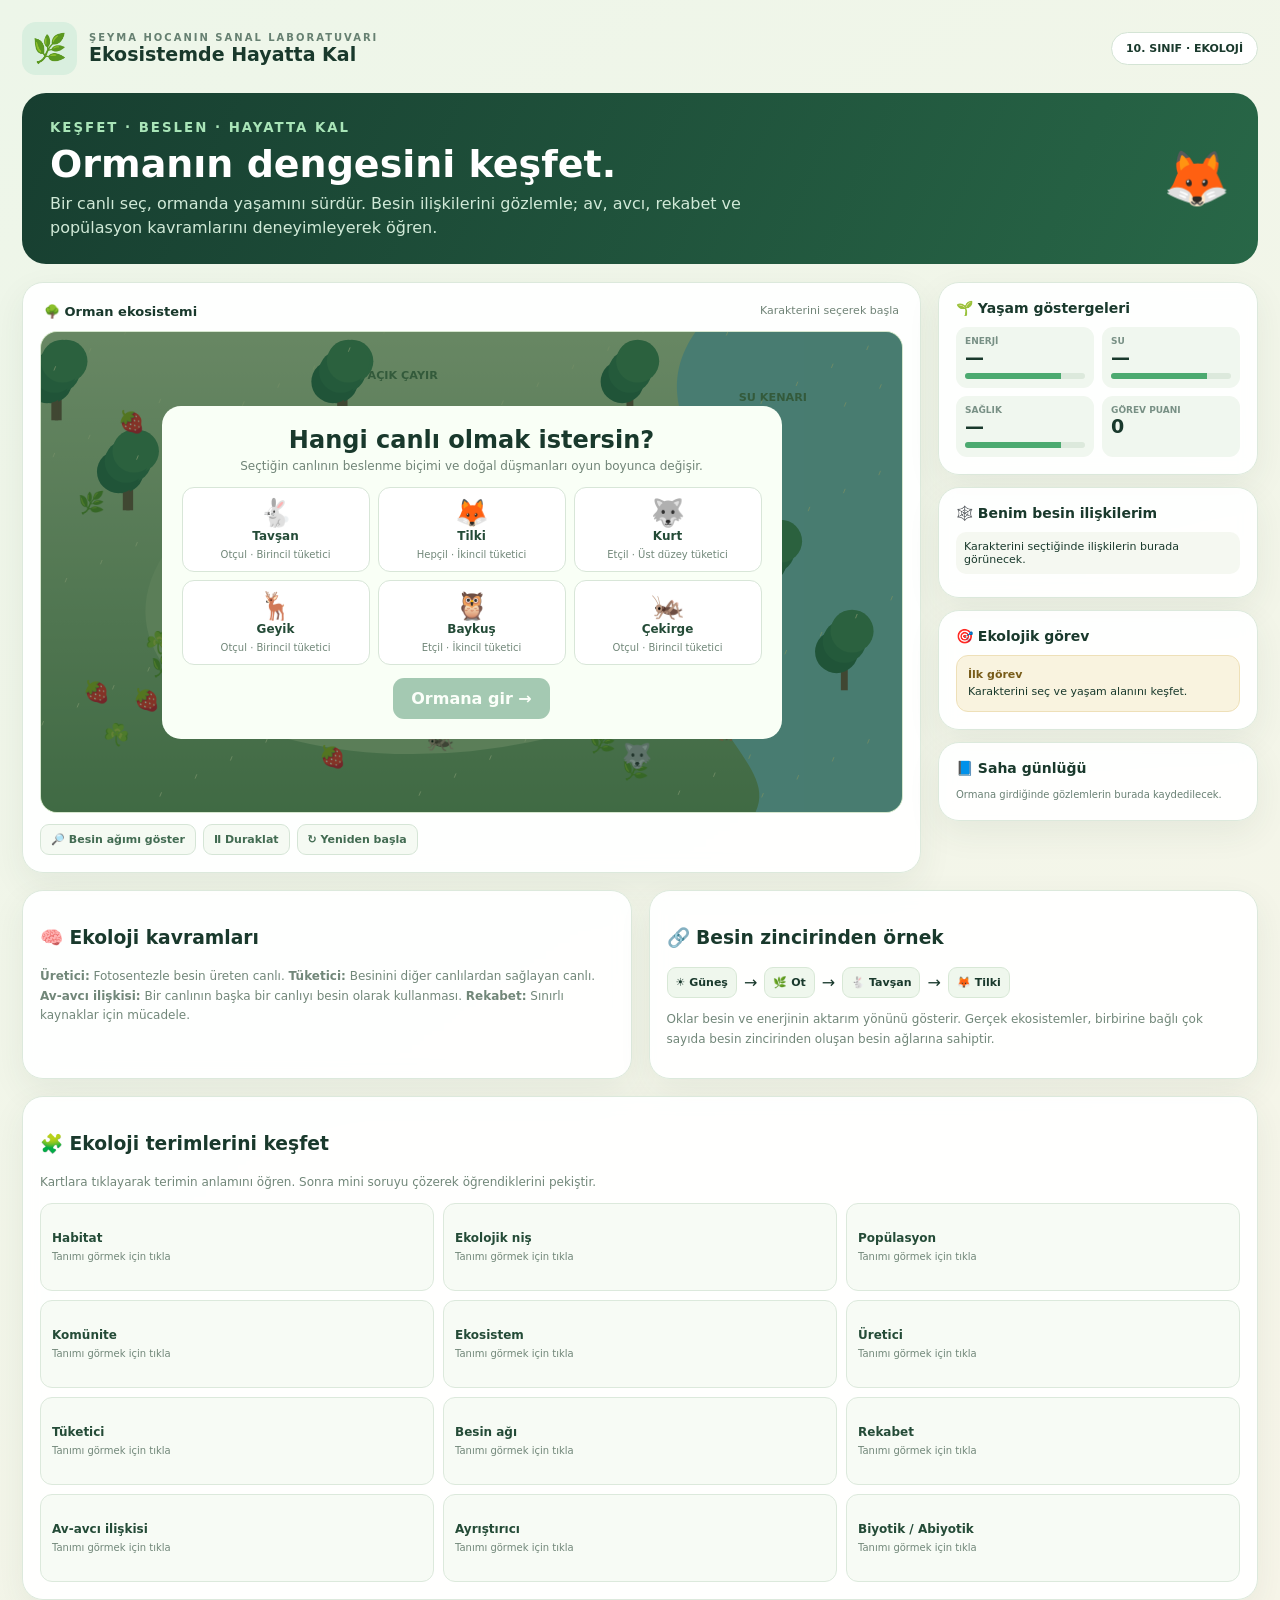
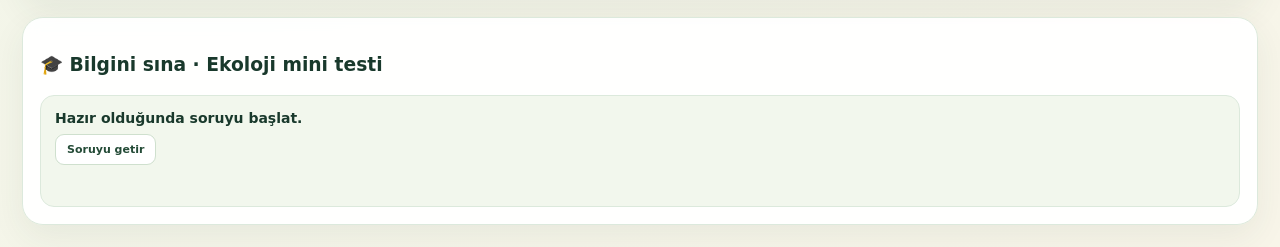
==== ekoloji.html @ cc736444 "Update ekoloji.html" ====
<!doctype html><html lang="tr"><head><meta charset="utf-8"><meta name="viewport" content="width=device-width,initial-scale=1"><title>Ekosistemde Hayatta Kal | Şeyma Hocanın Sanal Laboratuvarı</title>
<style>
:root{--g:#246b48;--ink:#19392c;--muted:#708477}*{box-sizing:border-box}body{margin:0;background:linear-gradient(145deg,#edf6e9,#f8f5e9);font-family:Inter,system-ui,sans-serif;color:var(--ink)}button{font:inherit;cursor:pointer}.wrap{max-width:1400px;margin:auto;padding:22px}.top{display:flex;justify-content:space-between;align-items:center;margin-bottom:18px}.brand{display:flex;gap:12px;align-items:center}.mark{font-size:28px;background:#d9efdf;padding:10px;border-radius:14px}.brand small{display:block;font-size:10px;letter-spacing:2px;color:#668071;font-weight:900}.brand b{font-size:19px}.tag{background:white;border:1px solid #d4e4d5;border-radius:30px;padding:9px 14px;font-size:11px;font-weight:800}.hero{background:linear-gradient(115deg,#173e30,#286747);color:white;border-radius:24px;padding:24px 28px;display:flex;justify-content:space-between;align-items:center}.hero small{color:#a9e5b8;letter-spacing:2px;font-weight:900}.hero h1{font-size:clamp(25px,4vw,38px);margin:6px 0}.hero p{color:#d0e9d7;margin:0;max-width:760px;line-height:1.5}.hero span{font-size:54px}.layout{display:grid;grid-template-columns:minmax(0,1fr) 320px;gap:17px;margin-top:18px}.card{background:#ffffffed;border:1px solid #dce9dc;border-radius:21px;padding:17px;box-shadow:0 12px 34px #244d3212;backdrop-filter:blur(8px)}.stage{position:relative;overflow:hidden;border-radius:17px;background:#9fca86;border:1px solid #d5e6ce;box-shadow:inset 0 0 0 1px #ffffff55}.stage canvas{display:block;width:100%;height:480px;touch-action:none;cursor:crosshair}.head{display:flex;justify-content:space-between;padding:4px 4px 12px;font-size:13px}.head span{color:var(--muted);font-size:11px}.overlay{position:absolute;inset:0;background:#173c2c88;display:grid;place-items:center;padding:14px}.chooser{background:#f9fff6;border-radius:19px;padding:20px;max-width:620px;width:100%;text-align:center}.chooser h2{margin:0 0 5px}.chooser p{color:var(--muted);font-size:12px;margin:0 0 14px}.animals{display:grid;grid-template-columns:repeat(3,1fr);gap:8px}.animal{border:1px solid #d8e6d8;background:white;border-radius:12px;padding:9px;color:#244b37}.animal.sel{border:2px solid #3c9b63;background:#eaf7ec}.animal i{font-style:normal;font-size:27px;display:block}.animal b{display:block;font-size:12px}.animal small{font-size:10px;color:#718779}.primary{border:0;border-radius:11px;background:#28794d;color:white;font-weight:900;padding:11px 18px;margin-top:13px}.primary:disabled{opacity:.4}.hud{position:absolute;top:11px;left:11px;right:11px;display:flex;justify-content:space-between;pointer-events:none}.hud span,.hint{background:#123d2cdd;color:white;padding:7px 10px;border-radius:9px;font-size:11px;font-weight:800}.hint{position:absolute;bottom:11px;left:11px}.pad{position:absolute;right:12px;bottom:12px;display:grid;gap:4px;justify-items:center;z-index:3;touch-action:none}.pad div{display:flex;gap:4px}.pad button{width:44px;height:40px;border:1px solid #ffffff88;border-radius:9px;background:#173e30dd;color:#fff;font-size:16px;font-weight:900;touch-action:none;user-select:none}.hidden{display:none!important}.side{display:grid;gap:12px;align-content:start}.side h3{font-size:14px;margin:0 0 11px}.stats{display:grid;grid-template-columns:1fr 1fr;gap:8px}.stat{background:#f0f7ef;border-radius:11px;padding:9px}.stat small{display:block;color:#789085;font-size:9px;font-weight:900}.stat b{font-size:19px}.bar{height:6px;background:#dce9dc;border-radius:8px;margin-top:5px;overflow:hidden}.bar i{display:block;height:100%;background:#4caa70;width:80%}.rel{display:flex;gap:8px;align-items:center;background:#f5f8f1;border-radius:10px;padding:8px;font-size:11px;margin:6px 0}.rel strong{margin-left:auto;font-size:10px;color:#4c765d;text-align:right}.mission{background:#f9f3df;border:1px solid #eee0b8;padding:11px;border-radius:12px;font-size:11px;line-height:1.5}.mission b{display:block;color:#785c19}.log{max-height:110px;overflow:auto;color:#698074;font-size:10px;line-height:1.6}.actions{display:flex;gap:7px;flex-wrap:wrap;margin-top:11px}.soft{border:1px solid #d5e5d6;background:#f5faf3;color:#426b52;border-radius:9px;padding:8px 10px;font-size:11px;font-weight:800}.bottom{display:grid;grid-template-columns:1fr 1fr;gap:17px;margin-top:17px}.bottom p{font-size:12px;color:#718779;line-height:1.6}.chain{display:flex;gap:7px;align-items:center;flex-wrap:wrap}.node{background:#eff7ed;border:1px solid #d8e8d6;border-radius:9px;padding:8px;font-size:11px;font-weight:800}.toast{position:absolute;top:50%;left:50%;transform:translate(-50%,-50%);background:#153d2c;color:white;padding:12px 16px;border-radius:11px;font-size:12px;font-weight:800;opacity:0;transition:.2s;pointer-events:none}.toast.show{opacity:1}.learn-grid{display:grid;grid-template-columns:repeat(3,1fr);gap:9px}.term{border:1px solid #dce9dc;background:#f7fbf5;border-radius:12px;padding:11px;text-align:left;color:#244b37;min-height:88px}.term b{display:block;font-size:12px;margin-bottom:5px}.term span{display:block;color:#718779;font-size:10px;line-height:1.45}.quiz{background:#f2f7ed;border:1px solid #dce9dc;border-radius:14px;padding:14px}.quiz h4{margin:0 0 8px;font-size:14px}.answers{display:flex;gap:7px;flex-wrap:wrap}.answers button{border:1px solid #cfe0ce;background:white;border-radius:9px;padding:8px 11px;color:#244b37;font-size:11px;font-weight:800}.feedback{font-size:12px;font-weight:800;margin-top:9px;min-height:18px}.food-modal{position:fixed;inset:0;background:#102d24bb;z-index:50;display:grid;place-items:center;padding:18px}.food-panel{background:#fbfff8;border-radius:20px;max-width:900px;width:100%;max-height:90vh;overflow:auto;padding:22px;box-shadow:0 24px 80px #0005}.food-head{display:flex;justify-content:space-between;align-items:center;gap:12px}.food-head h2{margin:0;font-size:20px}.close-food{border:0;border-radius:10px;padding:9px 13px;background:#173e30;color:white;font-weight:800}.food-sub{color:#6b8172;font-size:12px;line-height:1.5}.web-grid{display:grid;grid-template-columns:repeat(4,minmax(0,1fr));gap:10px;margin:16px 0}.web-node{border:1px solid #d6e6d5;border-radius:13px;background:#f1f8ed;padding:12px 8px;text-align:center;font-size:12px;font-weight:800;min-height:76px;display:flex;flex-direction:column;justify-content:center;gap:4px}.web-node em{font-style:normal;font-size:25px}.web-node small{font-size:10px;color:#708477;font-weight:600}.web-node.selected{outline:3px solid #e6b83e;background:#fff6d9}.web-links{background:#f5f8f1;border-radius:14px;padding:14px;margin-top:12px}.web-links h3{font-size:14px;margin:0 0 9px}.web-link{font-size:12px;padding:7px 0;border-bottom:1px solid #e2eadf}.web-link:last-child{border:0}.web-note{font-size:11px;color:#718779;margin-top:12px}@media(max-width:600px){.web-grid{grid-template-columns:repeat(2,minmax(0,1fr))}.food-panel{padding:15px}}
@media(max-width:900px){.layout{grid-template-columns:1fr}.side{grid-template-columns:repeat(2,1fr)}}@media(max-width:600px){.wrap{padding:12px}.tag,.hero>span{display:none}.hero{padding:18px}.stage canvas{height:390px}.animals{grid-template-columns:repeat(2,1fr)}.side,.bottom{grid-template-columns:1fr}.learn-grid{grid-template-columns:repeat(2,1fr)}}
</style></head><body><div class="wrap">
<header class="top"><div class="brand"><div class="mark">🌿</div><div><small>ŞEYMA HOCANIN SANAL LABORATUVARI</small><b>Ekosistemde Hayatta Kal</b></div></div><span class="tag">10. SINIF · EKOLOJİ</span></header>
<section class="hero"><div><small>KEŞFET · BESLEN · HAYATTA KAL</small><h1>Ormanın dengesini keşfet.</h1><p>Bir canlı seç, ormanda yaşamını sürdür. Besin ilişkilerini gözlemle; av, avcı, rekabet ve popülasyon kavramlarını deneyimleyerek öğren.</p></div><span>🦊</span></section>
<div class="layout"><main class="card"><div class="head"><b>🌳 Orman ekosistemi</b><span id="status">Karakterini seçerek başla</span></div><div class="stage"><canvas id="world"></canvas>
<div class="overlay" id="chooser"><div class="chooser"><h2>Hangi canlı olmak istersin?</h2><p>Seçtiğin canlının beslenme biçimi ve doğal düşmanları oyun boyunca değişir.</p><div class="animals" id="animals"></div><button class="primary" id="start" disabled>Ormana gir →</button></div></div>
<div class="hud hidden" id="hud"><span id="who">🐇 Tavşan</span><span id="day">1. GÜN</span><span id="score">0 XP</span></div><div class="hint hidden" id="hint">Tıkla: hedefe git · WASD / oklar · E: beslen · O: gözlemle</div><div class="pad hidden" id="pad"><button data-dir="up">▲</button><div><button data-dir="left">◀</button><button data-dir="down">▼</button><button data-dir="right">▶</button></div></div><div class="toast" id="toast"></div></div>
<div class="actions"><button class="soft" id="food">🔎 Besin ağımı göster</button><button class="soft" id="pause">Ⅱ Duraklat</button><button class="soft" id="restart">↻ Yeniden başla</button></div></main>
<aside class="side"><section class="card"><h3>🌱 Yaşam göstergeleri</h3><div class="stats"><div class="stat"><small>ENERJİ</small><b id="energy">—</b><div class="bar"><i id="ebar"></i></div></div><div class="stat"><small>SU</small><b id="water">—</b><div class="bar"><i id="wbar"></i></div></div><div class="stat"><small>SAĞLIK</small><b id="health">—</b><div class="bar"><i id="hbar"></i></div></div><div class="stat"><small>GÖREV PUANI</small><b id="xp">0</b></div></div></section>
<section class="card"><h3>🕸️ Benim besin ilişkilerim</h3><div id="relations" class="rel">Karakterini seçtiğinde ilişkilerin burada görünecek.</div></section><section class="card"><h3>🎯 Ekolojik görev</h3><div class="mission" id="mission"><b>İlk görev</b>Karakterini seç ve yaşam alanını keşfet.</div></section><section class="card"><h3>📘 Saha günlüğü</h3><div class="log" id="log">Ormana girdiğinde gözlemlerin burada kaydedilecek.</div></section></aside></div>
<div class="bottom"><section class="card"><h3>🧠 Ekoloji kavramları</h3><p><b>Üretici:</b> Fotosentezle besin üreten canlı. <b>Tüketici:</b> Besinini diğer canlılardan sağlayan canlı. <b>Av-avcı ilişkisi:</b> Bir canlının başka bir canlıyı besin olarak kullanması. <b>Rekabet:</b> Sınırlı kaynaklar için mücadele.</p></section><section class="card"><h3>🔗 Besin zincirinden örnek</h3><div class="chain"><span class="node">☀️ Güneş</span>→<span class="node">🌿 Ot</span>→<span class="node">🐇 Tavşan</span>→<span class="node">🦊 Tilki</span></div><p>Oklar besin ve enerjinin aktarım yönünü gösterir. Gerçek ekosistemler, birbirine bağlı çok sayıda besin zincirinden oluşan besin ağlarına sahiptir.</p></section></div>
<section class="card" style="margin-top:17px"><h3>🧩 Ekoloji terimlerini keşfet</h3><p style="font-size:12px;color:#718779;line-height:1.5">Kartlara tıklayarak terimin anlamını öğren. Sonra mini soruyu çözerek öğrendiklerini pekiştir.</p><div class="learn-grid" id="termGrid"></div></section><section class="card" style="margin-top:17px"><h3>🎓 Bilgini sına · Ekoloji mini testi</h3><div class="quiz"><h4 id="quizQuestion">Hazır olduğunda soruyu başlat.</h4><div class="answers" id="quizAnswers"><button id="startQuiz">Soruyu getir</button></div><div class="feedback" id="quizFeedback"></div></div></section>
</div>
<div class="food-modal hidden" id="foodModal" role="dialog" aria-modal="true" aria-labelledby="foodTitle"><div class="food-panel"><div class="food-head"><h2 id="foodTitle">🕸️ Orman besin ağı</h2><button class="close-food" id="closeFood">Kapat ✕</button></div><p class="food-sub" id="foodIntro">Oklar, besinden onu tüketen canlıya doğru enerji aktarımını gösterir. Birden fazla besin zinciri birleşerek besin ağını oluşturur.</p><div class="web-grid" id="webGrid"></div><div class="web-links"><h3>Seçtiğin canlının bağlantıları</h3><div id="webDetails"></div></div><p class="web-note">Not: Bu, oyundaki orman canlıları için hazırlanmış öğretici ve sadeleştirilmiş bir besin ağı modelidir. Gerçek ekosistemlerde ilişkiler mevsime, bölgeye ve canlıların yaşam evresine göre değişebilir.</p></div></div>
<script>
(()=>{"use strict";
const A=[
{id:"rabbit",n:"Tavşan",e:"🐇",diet:"Otçul",food:"Ot, yonca, filiz",pred:"Tilki, kurt, uygun koşullarda baykuş",eats:["Ot","Yonca","Filiz"],speed:2.8,role:"Birincil tüketici"},
{id:"fox",n:"Tilki",e:"🦊",diet:"Hepçil",food:"Tavşan, fare, böcek, meyve",pred:"Kurt",eats:["Tavşan","Fare","Böcek","Meyve"],speed:3,role:"İkincil tüketici"},
{id:"wolf",n:"Kurt",e:"🐺",diet:"Etçil",food:"Tavşan, geyik",pred:"Bu ekosistemde belirgin doğal avcısı yok",eats:["Tavşan","Geyik"],speed:3.1,role:"Üst düzey tüketici"},
{id:"deer",n:"Geyik",e:"🦌",diet:"Otçul",food:"Ot, yaprak, filiz",pred:"Kurt",eats:["Ot","Yaprak","Filiz"],speed:2.7,role:"Birincil tüketici"},
{id:"owl",n:"Baykuş",e:"🦉",diet:"Etçil",food:"Fare, böcek ve küçük kemirgenler",pred:"Daha büyük yırtıcılar (koşula bağlı)",eats:["Fare","Böcek"],speed:3,role:"İkincil tüketici"},
{id:"grass",n:"Çekirge",e:"🦗",diet:"Otçul",food:"Yaprak ve ot",pred:"Baykuş ve bazı fırsatçı avcılar",eats:["Yaprak","Ot"],speed:2.4,role:"Birincil tüketici"}];
const $=id=>document.getElementById(id),c=$("world"),g=c.getContext("2d");let chosen=null,p=null,live=false,paused=false,score=0,day=1,t=0,last=0,plants=[],others=[],keys={},toastTimer,target=null;
function resize(){let r=c.getBoundingClientRect(),d=Math.min(devicePixelRatio||1,2);c.width=r.width*d;c.height=r.height*d;g.setTransform(c.width/1000,0,0,c.height/560,0,0)}new ResizeObserver(resize).observe(c);resize();
const rand=(a,b)=>a+Math.random()*(b-a);
const TERMS=[['Habitat','Bir canlının doğal olarak yaşadığı, beslenme ve barınma gibi ihtiyaçlarını karşıladığı ortam.'],['Ekolojik niş','Bir türün ekosistemdeki görevi, kaynakları kullanma biçimi ve diğer canlılarla ilişkileri.'],['Popülasyon','Belirli bir yerde ve zamanda yaşayan aynı türe ait bireylerin oluşturduğu topluluk.'],['Komünite','Belirli bir alanda yaşayan farklı türlere ait popülasyonların bütünü.'],['Ekosistem','Canlı topluluğu ile cansız çevrenin karşılıklı etkileşim içinde oluşturduğu sistem.'],['Üretici','Fotosentez gibi süreçlerle inorganik maddelerden organik besin üreten canlı.'],['Tüketici','Besinini diğer canlıları tüketerek sağlayan canlı.'],['Besin ağı','Ekosistemde birbirine bağlanan besin zincirlerinin oluşturduğu ilişkiler ağı.'],['Rekabet','Canlıların sınırlı kaynaklar için mücadele etmesi.'],['Av-avcı ilişkisi','Bir canlının (avcı), başka bir canlıyı (av) yakalayıp besin olarak kullanması.'],['Ayrıştırıcı','Ölü organizmaları ve atıkları parçalayarak maddelerin ekosisteme geri dönmesine katkı sağlayan canlı.'],['Biyotik / Abiyotik','Biyotik canlı bileşenler; abiyotik ise ışık, su, sıcaklık ve toprak gibi cansız çevre etmenleridir.']];
const QUIZ=[{q:'Aynı ormanda yaşayan tüm geyiklerin oluşturduğu grup nedir?',a:['Popülasyon','Komünite','Ekosistem'],c:0,e:'Aynı türün aynı yerde ve zamanda yaşayan bireyleri popülasyondur.'},{q:'Bir canlının yaşadığı doğal çevre hangi terimle ifade edilir?',a:['Ekolojik niş','Habitat','Besin ağı'],c:1,e:'Habitat, canlının yaşadığı doğal ortamdır.'},{q:'Otların fotosentezle besin üretmesi onları hangi gruba sokar?',a:['Üretici','Tüketici','Ayrıştırıcı'],c:0,e:'Bitkiler fotosentezle organik besin ürettikleri için üreticidir.'},{q:'Birden fazla besin zincirinin birbirine bağlanmasıyla ne oluşur?',a:['Besin ağı','Popülasyon','Habitat'],c:0,e:'Besin ağı, ekosistemdeki beslenme bağlantılarının bütünüdür.'},{q:'Aynı kaynak için iki tilkinin mücadele etmesi hangi kavramdır?',a:['Mutualizm','Rekabet','Ayrıştırma'],c:1,e:'Sınırlı bir kaynak için mücadele rekabettir.'},{q:'Işık, su ve sıcaklık ekosistemin hangi bileşenleridir?',a:['Biyotik','Abiyotik','Tüketici'],c:1,e:'Işık, su ve sıcaklık cansız çevre etmenleri yani abiyotik faktörlerdir.'}];
function forest(){g.fillStyle="#9fc887";g.fillRect(0,0,1000,560);let grad=g.createLinearGradient(0,0,0,560);grad.addColorStop(0,"#c5dda4");grad.addColorStop(1,"#709f61");g.fillStyle=grad;g.fillRect(0,0,1000,560);g.fillStyle="#a9ca8c";g.beginPath();g.ellipse(480,300,360,190,-.1,0,7);g.fill();g.fillStyle="#82c6c0";g.beginPath();g.moveTo(760,0);g.bezierCurveTo(670,130,900,220,790,350);g.bezierCurveTo(730,450,860,500,830,560);g.lineTo(1000,560);g.lineTo(1000,0);g.fill();for(let i=0;i<18;i++){let x=(i*83+20)%1000,y=70+(i%4)*105;g.fillStyle="#70543b";g.fillRect(x-4,y,8,33);for(let j=0;j<3;j++){g.fillStyle=["#2b7048","#347d4e","#438b55"][j];g.beginPath();g.arc(x+(j-1)*9,y-12-j*12,25,0,7);g.fill()}}g.font="bold 13px system-ui";g.fillStyle="#547d4d";g.fillText("AÇIK ÇAYIR",420,55);g.fillText("SU KENARI",850,80);for(let i=0;i<110;i++){let x=i*137%1000,y=i*83%560;g.strokeStyle="#d9e8a8";g.beginPath();g.moveTo(x,y);g.lineTo(x+2,y-5);g.stroke()}}
function draw(){forest();plants.forEach(o=>{g.font="25px serif";g.textAlign="center";g.fillText(o.kind==="berry"?"🍓":o.kind==="leaf"?"🌿":"☘️",o.x,o.y)});others.forEach(o=>{g.font="28px serif";g.textAlign="center";g.fillText(o.a.e,o.x,o.y)});if(target&&p){g.strokeStyle="#fff";g.lineWidth=2;g.setLineDash([5,5]);g.beginPath();g.arc(target.x,target.y,13,0,Math.PI*2);g.stroke();g.setLineDash([])}if(p){g.save();g.shadowColor="#173c2c88";g.shadowBlur=14;g.fillStyle="#fff";g.beginPath();g.arc(p.x,p.y,31+Math.sin(Date.now()/150)*2,0,Math.PI*2);g.fill();g.strokeStyle="#f4c542";g.lineWidth=5;g.stroke();g.shadowBlur=0;g.font="46px serif";g.textAlign="center";g.textBaseline="middle";g.fillText(p.a.e,p.x,p.y);g.fillStyle="#173e30";g.font="bold 13px system-ui";g.fillText("SEN",p.x,p.y+43);g.restore()}}
function seed(){plants=[];others=[];for(let i=0;i<30;i++)plants.push({x:rand(55,700),y:rand(100,520),kind:["grass","leaf","berry"][i%3]});["rabbit","rabbit","deer","fox","wolf","owl","grass","grass"].forEach(id=>{let a=A.find(x=>x.id===id);others.push({a,x:rand(80,900),y:rand(110,510),vx:rand(-1,1),vy:rand(-1,1),cool:rand(1,3)})})}
function toast(s){$("toast").textContent=s;$("toast").classList.add("show");clearTimeout(toastTimer);toastTimer=setTimeout(()=>$("toast").classList.remove("show"),1600)}
function log(s){$("log").innerHTML="• "+s+"<br>"+$("log").innerHTML}
function relations(){let a=p.a;$("relations").innerHTML=`<div>🍃 Besin kaynağı <strong>${a.food}</strong></div><div>⚠️ Doğal düşmanları <strong>${a.pred}</strong></div><div>🧭 Beslenme tipi <strong>${a.diet}</strong></div><div>🔬 Ekolojik rol <strong>${a.role}</strong></div>`}
function update(){if(!p)return;[["energy",p.energy],["water",p.water],["health",p.health]].forEach(([id,v])=>{$(id).textContent=Math.round(v)+"%";$(" "+id+"bar");$(id[0]+"bar").style.width=v+"%";$(id[0]+"bar").style.background=v<25?"#c75d4d":"#4caa70"});$("xp").textContent=score;$("score").textContent=score+" XP";$("day").textContent=day+". GÜN"}
function start(){p={a:chosen,x:500,y:285,energy:88,water:90,health:100,feeds:0,observed:[]};target=null;keys={};seed();live=true;paused=false;score=0;day=1;$("chooser").classList.add("hidden");$("hud").classList.remove("hidden");$("hint").classList.remove("hidden");$("pad").classList.remove("hidden");$("who").textContent=chosen.e+" "+chosen.n;relations();$("mission").innerHTML="<b>Görev 1 · Beslenme</b>Yakındaki uygun besin kaynağına yaklaş ve E tuşuna bas.";log(`${chosen.n} olarak ormana girdin. Sen bir ${chosen.role.toLowerCase()} canlısın.`);$("status").textContent=chosen.diet+" · "+chosen.role;update();toast("Ormana hoş geldin!")}
function nearest(){let pool=p.a.diet==="Otçul"?plants:plants.concat(others.filter(o=>o.a.n!=="")) ,best=null,d=1e9;pool.forEach(o=>{let n=Math.hypot(o.x-p.x,o.y-p.y);if(n<d){d=n;best=o}});return {best,d}}
function observe(){if(!live||paused||!p)return;let near=null,dist=1e9;others.forEach(o=>{let d=Math.hypot(o.x-p.x,o.y-p.y);if(d<dist){dist=d;near=o}});if(!near||dist>95){toast("Gözlem için bir canlıya yaklaş.");return}let key=near.a.id;if(!p.observed)p.observed=[];if(p.observed.includes(key)){toast(near.a.n+" canlısını zaten gözlemledin.");return}p.observed.push(key);score+=10;let concept=near.a.id===p.a.id?"Popülasyon":near.a.diet===p.a.diet?"Ekolojik niş ve kaynak kullanımı":"Komünite";log(near.a.n+" gözlemlendi. Bu gözlem "+concept+" kavramıyla ilişkilendirildi. +10 XP");toast(near.a.n+" gözlemlendi · "+concept+" · +10 XP");update()}
function eat(){if(!live||paused)return;let n=nearest();if(!n.best||n.d>58){toast("Besine yaklaşmak için hareket et.");return}let o=n.best;if(o.a){if(!p.a.eats.includes(o.a.n)){toast("Bu canlı senin besin listen içinde değil.");return}others.splice(others.indexOf(o),1);p.energy=Math.min(100,p.energy+24);score+=15;log(`${o.a.n}, ${p.a.n} tarafından tüketildi. Av-avcı ilişkisi gözlemlendi.`)}else{plants.splice(plants.indexOf(o),1);p.energy=Math.min(100,p.energy+19);score+=10;log(`${p.a.n}, bitkisel besinle beslendi.`)}p.feeds++;if(p.feeds===1)$("mission").innerHTML="<b>Görev tamamlandı ✓</b>Besin buldun. Enerji, canlılığın sürdürülmesi için gereklidir. Sonraki görev: çevrendeki canlıları gözlemle.";update();toast("Beslendin!")}
function step(dt){if(!live||paused)return;let dx=(keys.ArrowRight||keys.d||keys.right?1:0)-(keys.ArrowLeft||keys.a||keys.left?1:0),dy=(keys.ArrowDown||keys.s||keys.down?1:0)-(keys.ArrowUp||keys.w||keys.up?1:0);if(dx||dy){target=null;let l=Math.hypot(dx,dy);p.x=Math.max(30,Math.min(970,p.x+dx/l*p.a.speed*dt*60*1.8));p.y=Math.max(70,Math.min(530,p.y+dy/l*p.a.speed*dt*60*1.8))}else if(target){let vx=target.x-p.x,vy=target.y-p.y,d=Math.hypot(vx,vy);if(d<7)target=null;else{p.x+=vx/d*Math.min(d,p.a.speed*dt*60*1.8);p.y+=vy/d*Math.min(d,p.a.speed*dt*60*1.8)}}p.energy=Math.max(0,p.energy-.012*dt*60);p.water=Math.max(0,p.water-.007*dt*60);if(p.energy<10||p.water<10)p.health=Math.max(0,p.health-.025*dt*60);others.forEach(o=>{o.cool-=dt;if(o.cool<=0){o.vx=rand(-1,1);o.vy=rand(-1,1);o.cool=rand(1,3)}o.x=Math.max(25,Math.min(975,o.x+o.vx*dt*25));o.y=Math.max(65,Math.min(535,o.y+o.vy*dt*25))});t+=dt;if(t>45){t=0;day++;p.water=Math.max(0,p.water-1)}let predatorNames=p.a.pred.split(/,| ve | veya /i).map(n=>n.trim().toLocaleLowerCase("tr-TR"));let threat=others.find(o=>predatorNames.some(n=>n.includes(o.a.n.toLocaleLowerCase("tr-TR")))&&Math.hypot(o.x-p.x,o.y-p.y)<27);if(threat)p.health=Math.max(0,p.health-.12);if(p.health<=0){paused=true;$("mission").innerHTML="<b>Yaşam döngüsü sona erdi.</b> Kaynaklara erişim ve avcı baskısı hayatta kalmayı etkiler. Yeniden başlatıp başka canlı seçebilirsin.";toast("Oyun sona erdi.")}update()}
function loop(now){let dt=Math.min(.04,(now-last)/1000||0);last=now;step(dt);draw();requestAnimationFrame(loop)}
$("termGrid").innerHTML=TERMS.map((v,i)=>`<button class="term" data-term="${i}"><b>${v[0]}</b><span>Tanımı görmek için tıkla</span></button>`).join("");$("termGrid").querySelectorAll("button").forEach(b=>b.onclick=()=>{let v=TERMS[Number(b.dataset.term)];b.querySelector("span").textContent=v[1];b.style.background="#e9f5e8";log("Yeni kavram öğrenildi: "+v[0])});function loadQuiz(){let q=QUIZ[Math.floor(Math.random()*QUIZ.length)];$("quizQuestion").textContent=q.q;$("quizFeedback").textContent="Bir cevap seç.";$("quizAnswers").innerHTML=q.a.map((v,i)=>`<button data-answer="${i}">${v}</button>`).join("");$("quizAnswers").querySelectorAll("button").forEach(b=>b.onclick=()=>{if(b.disabled)return;let ok=Number(b.dataset.answer)===q.c;$("quizAnswers").querySelectorAll("button").forEach(x=>x.disabled=true);$("quizFeedback").textContent=(ok?"✓ Doğru! ":"✗ Doğru cevap: "+q.a[q.c]+". ")+q.e;if(ok){score+=20;update();log("Mini testte doğru cevap: "+q.a[q.c]+". +20 XP");toast("+20 XP · Bilgi görevi tamamlandı")}})}$("startQuiz").onclick=loadQuiz;
$("animals").innerHTML=A.map(a=>`<button class="animal" data-id="${a.id}"><i>${a.e}</i><b>${a.n}</b><small>${a.diet} · ${a.role}</small></button>`).join("");$("animals").querySelectorAll("button").forEach(b=>b.onclick=()=>{chosen=A.find(a=>a.id===b.dataset.id);$("animals").querySelectorAll("button").forEach(x=>x.classList.toggle("sel",x===b));$("start").disabled=false});$("start").onclick=start;function showFoodWeb(){if(!p){toast("Önce bir canlı seçip ormana gir.");return}const nodes=[{id:"sun",e:"☀️",n:"Güneş",r:"Enerji kaynağı"},{id:"plant",e:"🌿",n:"Ot / yaprak",r:"Üretici"},{id:"grass",e:"🦗",n:"Çekirge",r:"Birincil tüketici"},{id:"rabbit",e:"🐇",n:"Tavşan",r:"Birincil tüketici"},{id:"deer",e:"🦌",n:"Geyik",r:"Birincil tüketici"},{id:"owl",e:"🦉",n:"Baykuş",r:"Etçil tüketici"},{id:"fox",e:"🦊",n:"Tilki",r:"Hepçil tüketici"},{id:"wolf",e:"🐺",n:"Kurt",r:"Üst düzey tüketici"}];$("webGrid").innerHTML=nodes.map(n=>`<div class="web-node ${p.a.id===n.id?"selected":""}"><em>${n.e}</em>${n.n}<small>${n.r}</small></div>`).join("");const links=["☀️ Güneş → 🌿 Üreticiler (ışık enerjisi)","🌿 Ot / yaprak → 🦗 Çekirge","🌿 Ot / yaprak → 🐇 Tavşan","🌿 Ot / yaprak → 🦌 Geyik","🦗 Çekirge → 🦉 Baykuş","🐇 Tavşan → 🦊 Tilki","🐇 Tavşan → 🐺 Kurt","🦌 Geyik → 🐺 Kurt"];$("webDetails").innerHTML=links.map(x=>`<div class="web-link">${x}</div>`).join("")+`<div class="web-link"><b>Sen: ${p.a.e} ${p.a.n}</b> · Beslenme tipi: ${p.a.diet} · Ekolojik rol: ${p.a.role}</div>`;$("foodModal").classList.remove("hidden");log("Orman besin ağı açıldı ve incelendi.")}$("food").onclick=showFoodWeb;$("closeFood").onclick=()=>$("foodModal").classList.add("hidden");$("foodModal").addEventListener("click",e=>{if(e.target.id==="foodModal")$("foodModal").classList.add("hidden")});window.addEventListener("keydown",e=>{if(e.key==="Escape")$("foodModal").classList.add("hidden")});$("pause").onclick=()=>{if(live){paused=!paused;$("pause").textContent=paused?"▶ Devam et":"Ⅱ Duraklat";$("status").textContent=paused?"Oyun duraklatıldı":"Orman ekosistemi"}};$("restart").onclick=()=>{live=false;p=null;chosen=null;target=null;keys={};$("chooser").classList.remove("hidden");$("hud").classList.add("hidden");$("hint").classList.add("hidden");$("pad").classList.add("hidden");$("start").disabled=true;$("animals").querySelectorAll("button").forEach(x=>x.classList.remove("sel"));$("relations").textContent="Karakterini seçtiğinde ilişkilerin burada görünecek.";$("mission").innerHTML="<b>İlk görev</b>Karakterini seç ve yaşam alanını keşfet.";$("log").textContent="Ormana girdiğinde gözlemlerin burada kaydedilecek.";$("status").textContent="Karakterini seçerek başla"};window.addEventListener("keydown",e=>{let k=e.key.length===1?e.key.toLowerCase():e.key;if(["ArrowUp","ArrowDown","ArrowLeft","ArrowRight"," "].includes(k))e.preventDefault();keys[k]=true;if(k==="e")eat();if(k==="o")observe()});window.addEventListener("keyup",e=>{let k=e.key.length===1?e.key.toLowerCase():e.key;keys[k]=false});window.addEventListener("blur",()=>{keys={}});document.querySelectorAll("#pad button").forEach(b=>{let d=b.dataset.dir;const down=e=>{e.preventDefault();keys[d]=true};const up=e=>{e.preventDefault();keys[d]=false};b.addEventListener("pointerdown",down);["pointerup","pointercancel","pointerleave"].forEach(ev=>b.addEventListener(ev,up))});c.addEventListener("pointerdown",e=>{if(!live||paused||!p)return;const r=c.getBoundingClientRect();target={x:(e.clientX-r.left)/r.width*1000,y:(e.clientY-r.top)/r.height*560};toast("Hedef belirlendi · Karakterin ilerliyor")});seed();requestAnimationFrame(loop);
})();
</script></body></html>
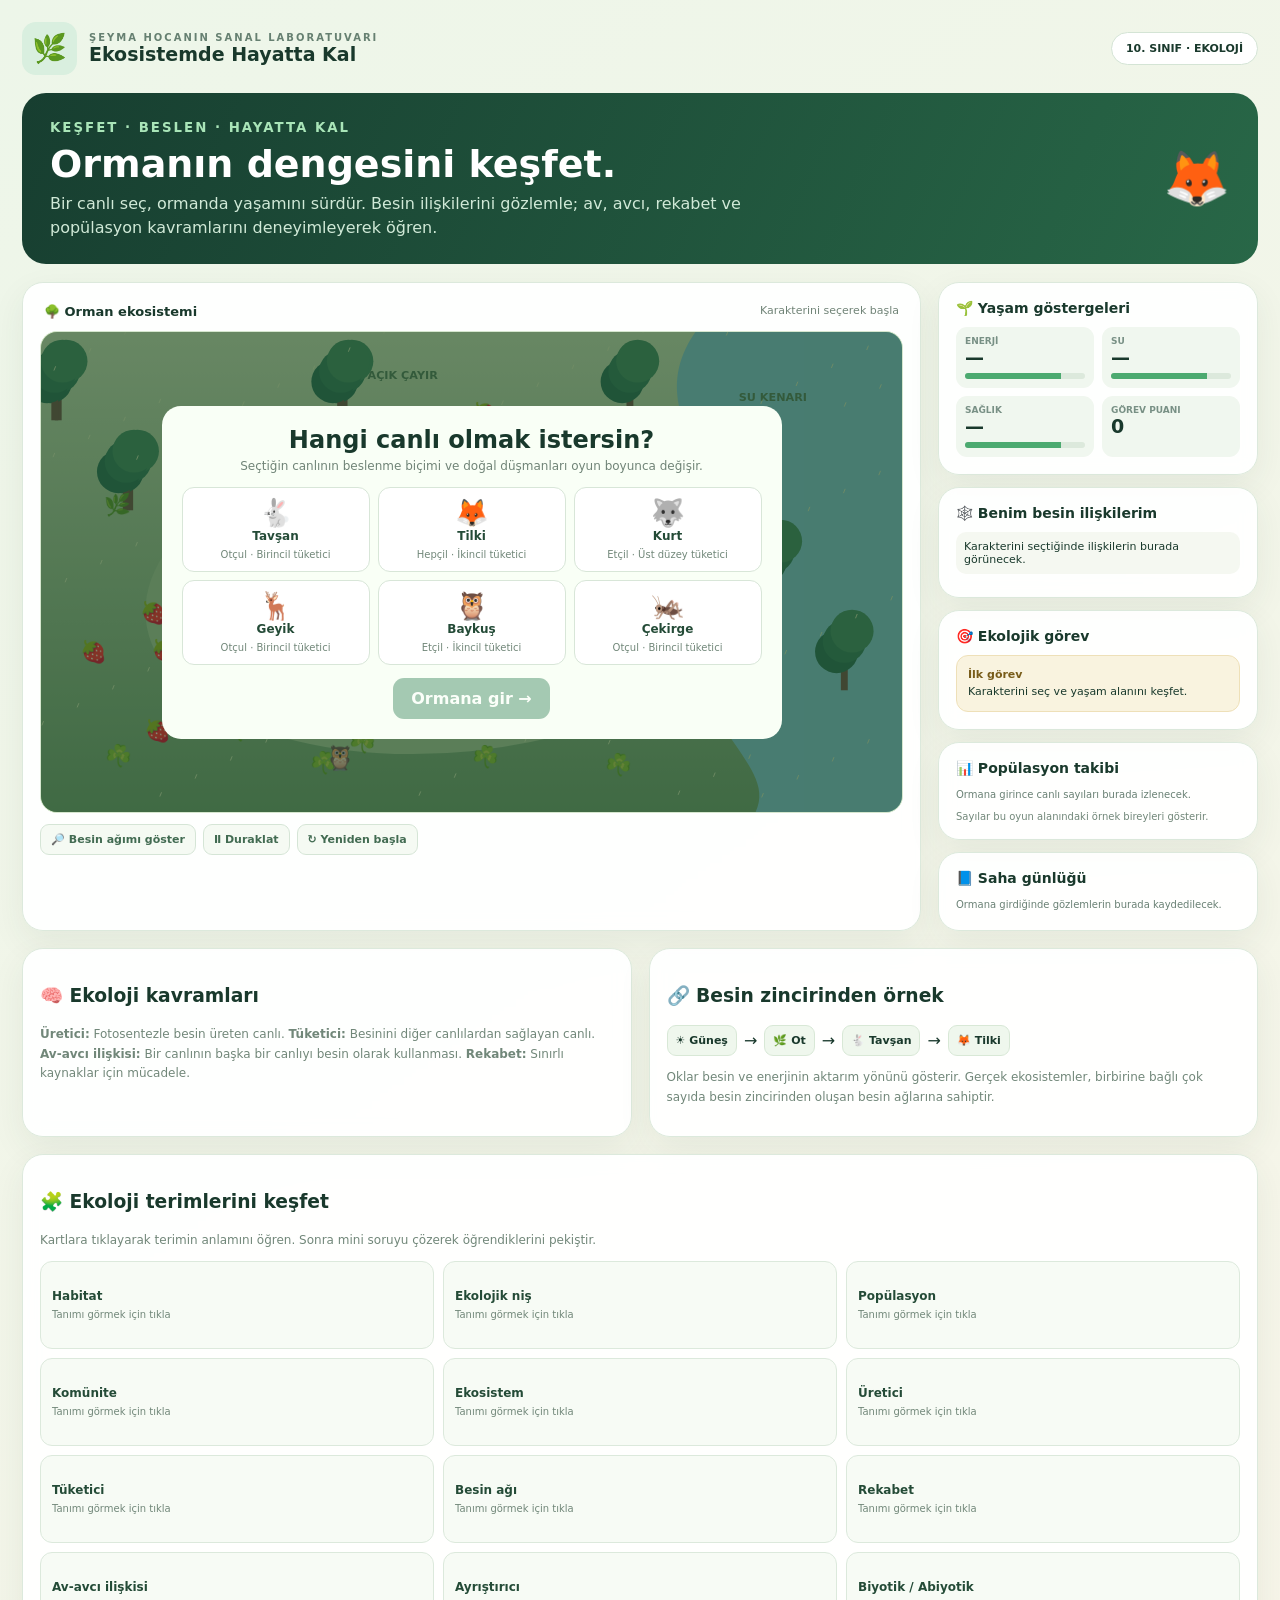
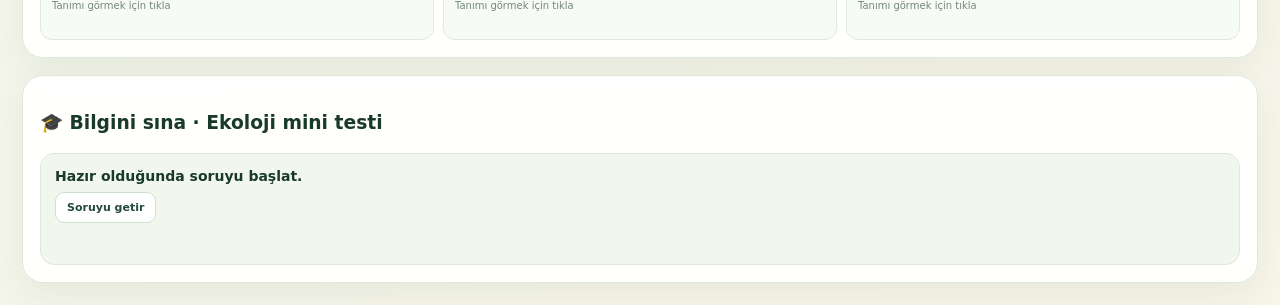
==== commit ab9757a9: "Fix HTML structure and update JavaScript functions" ====
--- a/ekoloji.html
+++ b/ekoloji.html
@@ -10,7 +10,7 @@
 <div class="hud hidden" id="hud"><span id="who">🐇 Tavşan</span><span id="day">1. GÜN</span><span id="score">0 XP</span></div><div class="hint hidden" id="hint">Tıkla: hedefe git · WASD / oklar · E: beslen · O: gözlemle</div><div class="pad hidden" id="pad"><button data-dir="up">▲</button><div><button data-dir="left">◀</button><button data-dir="down">▼</button><button data-dir="right">▶</button></div></div><div class="toast" id="toast"></div></div>
 <div class="actions"><button class="soft" id="food">🔎 Besin ağımı göster</button><button class="soft" id="pause">Ⅱ Duraklat</button><button class="soft" id="restart">↻ Yeniden başla</button></div></main>
 <aside class="side"><section class="card"><h3>🌱 Yaşam göstergeleri</h3><div class="stats"><div class="stat"><small>ENERJİ</small><b id="energy">—</b><div class="bar"><i id="ebar"></i></div></div><div class="stat"><small>SU</small><b id="water">—</b><div class="bar"><i id="wbar"></i></div></div><div class="stat"><small>SAĞLIK</small><b id="health">—</b><div class="bar"><i id="hbar"></i></div></div><div class="stat"><small>GÖREV PUANI</small><b id="xp">0</b></div></div></section>
-<section class="card"><h3>🕸️ Benim besin ilişkilerim</h3><div id="relations" class="rel">Karakterini seçtiğinde ilişkilerin burada görünecek.</div></section><section class="card"><h3>🎯 Ekolojik görev</h3><div class="mission" id="mission"><b>İlk görev</b>Karakterini seç ve yaşam alanını keşfet.</div></section><section class="card"><h3>📘 Saha günlüğü</h3><div class="log" id="log">Ormana girdiğinde gözlemlerin burada kaydedilecek.</div></section></aside></div>
+<section class="card"><h3>🕸️ Benim besin ilişkilerim</h3><div id="relations" class="rel">Karakterini seçtiğinde ilişkilerin burada görünecek.</div></section><section class="card"><h3>🎯 Ekolojik görev</h3><div class="mission" id="mission"><b>İlk görev</b>Karakterini seç ve yaşam alanını keşfet.</div></section><section class="card"><h3>📊 Popülasyon takibi</h3><div id="populations" class="log">Ormana girince canlı sayıları burada izlenecek.</div><p style="font-size:10px;color:#718779;margin:8px 0 0">Sayılar bu oyun alanındaki örnek bireyleri gösterir.</p></section><section class="card"><h3>📘 Saha günlüğü</h3><div class="log" id="log">Ormana girdiğinde gözlemlerin burada kaydedilecek.</div></section></aside></div>
 <div class="bottom"><section class="card"><h3>🧠 Ekoloji kavramları</h3><p><b>Üretici:</b> Fotosentezle besin üreten canlı. <b>Tüketici:</b> Besinini diğer canlılardan sağlayan canlı. <b>Av-avcı ilişkisi:</b> Bir canlının başka bir canlıyı besin olarak kullanması. <b>Rekabet:</b> Sınırlı kaynaklar için mücadele.</p></section><section class="card"><h3>🔗 Besin zincirinden örnek</h3><div class="chain"><span class="node">☀️ Güneş</span>→<span class="node">🌿 Ot</span>→<span class="node">🐇 Tavşan</span>→<span class="node">🦊 Tilki</span></div><p>Oklar besin ve enerjinin aktarım yönünü gösterir. Gerçek ekosistemler, birbirine bağlı çok sayıda besin zincirinden oluşan besin ağlarına sahiptir.</p></section></div>
 <section class="card" style="margin-top:17px"><h3>🧩 Ekoloji terimlerini keşfet</h3><p style="font-size:12px;color:#718779;line-height:1.5">Kartlara tıklayarak terimin anlamını öğren. Sonra mini soruyu çözerek öğrendiklerini pekiştir.</p><div class="learn-grid" id="termGrid"></div></section><section class="card" style="margin-top:17px"><h3>🎓 Bilgini sına · Ekoloji mini testi</h3><div class="quiz"><h4 id="quizQuestion">Hazır olduğunda soruyu başlat.</h4><div class="answers" id="quizAnswers"><button id="startQuiz">Soruyu getir</button></div><div class="feedback" id="quizFeedback"></div></div></section>
 </div>
@@ -35,14 +35,18 @@
 function toast(s){$("toast").textContent=s;$("toast").classList.add("show");clearTimeout(toastTimer);toastTimer=setTimeout(()=>$("toast").classList.remove("show"),1600)}
 function log(s){$("log").innerHTML="• "+s+"<br>"+$("log").innerHTML}
 function relations(){let a=p.a;$("relations").innerHTML=`<div>🍃 Besin kaynağı <strong>${a.food}</strong></div><div>⚠️ Doğal düşmanları <strong>${a.pred}</strong></div><div>🧭 Beslenme tipi <strong>${a.diet}</strong></div><div>🔬 Ekolojik rol <strong>${a.role}</strong></div>`}
+function populationText(){if(!live)return;const counts={};others.forEach(o=>counts[o.a.n]=(counts[o.a.n]||0)+1);const order=["Tavşan","Tilki","Kurt","Geyik","Baykuş","Çekirge"];$("populations").innerHTML=order.map(n=>`<div style="display:flex;justify-content:space-between;padding:3px 0"><span>${({Tavşan:"🐇",Tilki:"🦊",Kurt:"🐺",Geyik:"🦌",Baykuş:"🦉",Çekirge:"🦗"})[n]} ${n}</span><b>${(counts[n]||0)+(p&&p.a.n===n?1:0)}</b></div>`).join("")+`<small>Gün ${day} · Av-avcı etkileşimleri popülasyonları etkiler.</small>`}
+function predatorPrey(dt){if(!live||!p)return;others.forEach(pred=>{let prey=others.find(o=>o!==pred&&pred.a.eats.some(x=>x.toLocaleLowerCase("tr-TR").includes(o.a.n.toLocaleLowerCase("tr-TR"))));if(!prey)return;let d=Math.hypot(prey.x-pred.x,prey.y-pred.y);if(d<115){pred.x+=(prey.x-pred.x)/(d||1)*dt*18;pred.y+=(prey.y-pred.y)/(d||1)*dt*18;if(d<19){others.splice(others.indexOf(prey),1);pred.cool=rand(2,4);log(`${pred.a.n}, ${prey.a.n} ile beslendi. Av-avcı ilişkisi ve enerji aktarımı gözlemlendi.`);toast(`${pred.a.n} → ${prey.a.n}: av-avcı etkileşimi`);score+=5;}}});}
 function update(){if(!p)return;[["energy",p.energy],["water",p.water],["health",p.health]].forEach(([id,v])=>{$(id).textContent=Math.round(v)+"%";$(" "+id+"bar");$(id[0]+"bar").style.width=v+"%";$(id[0]+"bar").style.background=v<25?"#c75d4d":"#4caa70"});$("xp").textContent=score;$("score").textContent=score+" XP";$("day").textContent=day+". GÜN"}
-function start(){p={a:chosen,x:500,y:285,energy:88,water:90,health:100,feeds:0,observed:[]};target=null;keys={};seed();live=true;paused=false;score=0;day=1;$("chooser").classList.add("hidden");$("hud").classList.remove("hidden");$("hint").classList.remove("hidden");$("pad").classList.remove("hidden");$("who").textContent=chosen.e+" "+chosen.n;relations();$("mission").innerHTML="<b>Görev 1 · Beslenme</b>Yakındaki uygun besin kaynağına yaklaş ve E tuşuna bas.";log(`${chosen.n} olarak ormana girdin. Sen bir ${chosen.role.toLowerCase()} canlısın.`);$("status").textContent=chosen.diet+" · "+chosen.role;update();toast("Ormana hoş geldin!")}
+function start(){p={a:chosen,x:500,y:285,energy:88,water:90,health:100,feeds:0,observed:[]};target=null;keys={};seed();live=true;paused=false;score=0;day=1;$("chooser").classList.add("hidden");$("hud").classList.remove("hidden");$("hint").classList.remove("hidden");$("pad").classList.remove("hidden");$("who").textContent=chosen.e+" "+chosen.n;relations();$("mission").innerHTML="<b>Görev 1 · Beslenme</b>Yakındaki uygun besin kaynağına yaklaş ve E tuşuna bas.";log(`${chosen.n} olarak ormana girdin. Sen bir ${chosen.role.toLowerCase()} canlısın.`);$("status").textContent=chosen.diet+" · "+chosen.role;update();populationText();toast("Ormana hoş geldin!")}
 function nearest(){let pool=p.a.diet==="Otçul"?plants:plants.concat(others.filter(o=>o.a.n!=="")) ,best=null,d=1e9;pool.forEach(o=>{let n=Math.hypot(o.x-p.x,o.y-p.y);if(n<d){d=n;best=o}});return {best,d}}
 function observe(){if(!live||paused||!p)return;let near=null,dist=1e9;others.forEach(o=>{let d=Math.hypot(o.x-p.x,o.y-p.y);if(d<dist){dist=d;near=o}});if(!near||dist>95){toast("Gözlem için bir canlıya yaklaş.");return}let key=near.a.id;if(!p.observed)p.observed=[];if(p.observed.includes(key)){toast(near.a.n+" canlısını zaten gözlemledin.");return}p.observed.push(key);score+=10;let concept=near.a.id===p.a.id?"Popülasyon":near.a.diet===p.a.diet?"Ekolojik niş ve kaynak kullanımı":"Komünite";log(near.a.n+" gözlemlendi. Bu gözlem "+concept+" kavramıyla ilişkilendirildi. +10 XP");toast(near.a.n+" gözlemlendi · "+concept+" · +10 XP");update()}
-function eat(){if(!live||paused)return;let n=nearest();if(!n.best||n.d>58){toast("Besine yaklaşmak için hareket et.");return}let o=n.best;if(o.a){if(!p.a.eats.includes(o.a.n)){toast("Bu canlı senin besin listen içinde değil.");return}others.splice(others.indexOf(o),1);p.energy=Math.min(100,p.energy+24);score+=15;log(`${o.a.n}, ${p.a.n} tarafından tüketildi. Av-avcı ilişkisi gözlemlendi.`)}else{plants.splice(plants.indexOf(o),1);p.energy=Math.min(100,p.energy+19);score+=10;log(`${p.a.n}, bitkisel besinle beslendi.`)}p.feeds++;if(p.feeds===1)$("mission").innerHTML="<b>Görev tamamlandı ✓</b>Besin buldun. Enerji, canlılığın sürdürülmesi için gereklidir. Sonraki görev: çevrendeki canlıları gözlemle.";update();toast("Beslendin!")}
-function step(dt){if(!live||paused)return;let dx=(keys.ArrowRight||keys.d||keys.right?1:0)-(keys.ArrowLeft||keys.a||keys.left?1:0),dy=(keys.ArrowDown||keys.s||keys.down?1:0)-(keys.ArrowUp||keys.w||keys.up?1:0);if(dx||dy){target=null;let l=Math.hypot(dx,dy);p.x=Math.max(30,Math.min(970,p.x+dx/l*p.a.speed*dt*60*1.8));p.y=Math.max(70,Math.min(530,p.y+dy/l*p.a.speed*dt*60*1.8))}else if(target){let vx=target.x-p.x,vy=target.y-p.y,d=Math.hypot(vx,vy);if(d<7)target=null;else{p.x+=vx/d*Math.min(d,p.a.speed*dt*60*1.8);p.y+=vy/d*Math.min(d,p.a.speed*dt*60*1.8)}}p.energy=Math.max(0,p.energy-.012*dt*60);p.water=Math.max(0,p.water-.007*dt*60);if(p.energy<10||p.water<10)p.health=Math.max(0,p.health-.025*dt*60);others.forEach(o=>{o.cool-=dt;if(o.cool<=0){o.vx=rand(-1,1);o.vy=rand(-1,1);o.cool=rand(1,3)}o.x=Math.max(25,Math.min(975,o.x+o.vx*dt*25));o.y=Math.max(65,Math.min(535,o.y+o.vy*dt*25))});t+=dt;if(t>45){t=0;day++;p.water=Math.max(0,p.water-1)}let predatorNames=p.a.pred.split(/,| ve | veya /i).map(n=>n.trim().toLocaleLowerCase("tr-TR"));let threat=others.find(o=>predatorNames.some(n=>n.includes(o.a.n.toLocaleLowerCase("tr-TR")))&&Math.hypot(o.x-p.x,o.y-p.y)<27);if(threat)p.health=Math.max(0,p.health-.12);if(p.health<=0){paused=true;$("mission").innerHTML="<b>Yaşam döngüsü sona erdi.</b> Kaynaklara erişim ve avcı baskısı hayatta kalmayı etkiler. Yeniden başlatıp başka canlı seçebilirsin.";toast("Oyun sona erdi.")}update()}
+function eat(){if(!live||paused)return;let n=nearest();if(!n.best||n.d>58){toast("Besine yaklaşmak için hareket et.");return}let o=n.best;if(o.a){if(!p.a.eats.includes(o.a.n)){toast("Bu canlı senin besin listen içinde değil.");return}others.splice(others.indexOf(o),1);p.energy=Math.min(100,p.energy+24);score+=15;log(`${o.a.n}, ${p.a.n} tarafından tüketildi. Av-avcı ilişkisi gözlemlendi.`)}else{plants.splice(plants.indexOf(o),1);p.energy=Math.min(100,p.energy+19);score+=10;log(`${p.a.n}, bitkisel besinle beslendi.`)}p.feeds++;log("Besinle alınan kimyasal enerji, canlının yaşamsal faaliyetlerinde kullanılır; enerjinin bir bölümü ısı olarak çevreye aktarılır.");if(p.feeds===1)$("mission").innerHTML="<b>Görev tamamlandı ✓</b>Besin buldun. Enerji, canlılığın sürdürülmesi için gereklidir. Sonraki görev: çevrendeki canlıları gözlemle.";update();toast("Beslendin!")}
+function step(dt){if(!live||paused)return;let dx=(keys.ArrowRight||keys.d||keys.right?1:0)-(keys.ArrowLeft||keys.a||keys.left?1:0),dy=(keys.ArrowDown||keys.s||keys.down?1:0)-(keys.ArrowUp||keys.w||keys.up?1:0);if(dx||dy){target=null;let l=Math.hypot(dx,dy);p.x=Math.max(30,Math.min(970,p.x+dx/l*p.a.speed*dt*60*1.8));p.y=Math.max(70,Math.min(530,p.y+dy/l*p.a.speed*dt*60*1.8))}else if(target){let vx=target.x-p.x,vy=target.y-p.y,d=Math.hypot(vx,vy);if(d<7)target=null;else{p.x+=vx/d*Math.min(d,p.a.speed*dt*60*1.8);p.y+=vy/d*Math.min(d,p.a.speed*dt*60*1.8)}}p.energy=Math.max(0,p.energy-.012*dt*60);p.water=Math.max(0,p.water-.007*dt*60);if(p.energy<10||p.water<10)p.health=Math.max(0,p.health-.025*dt*60);others.forEach(o=>{o.cool-=dt;if(o.cool<=0){o.vx=rand(-1,1);o.vy=rand(-1,1);o.cool=rand(1,3)}o.x=Math.max(25,Math.min(975,o.x+o.vx*dt*25));o.y=Math.max(65,Math.min(535,o.y+o.vy*dt*25))});predatorPrey(dt);t+=dt;if(t>45){t=0;day++;p.water=Math.max(0,p.water-1);
+// Basit popülasyon modeli: kaynak yeterliyse otçul bireylerin sayısı zamanla artabilir.
+if(day%2===0&&plants.length>8&&others.filter(o=>o.a.diet==="Otçul").length<8){let herb=A.filter(a=>a.diet==="Otçul");let a=herb[Math.floor(Math.random()*herb.length)];others.push({a,x:rand(70,930),y:rand(100,510),vx:rand(-1,1),vy:rand(-1,1),cool:rand(1,3)});log(`Bitkisel kaynaklar yeterli olduğu için ${a.n} popülasyonuna yeni birey eklendi (basitleştirilmiş model).`);}}let predatorNames=p.a.pred.split(/,| ve | veya /i).map(n=>n.trim().toLocaleLowerCase("tr-TR"));let threat=others.find(o=>predatorNames.some(n=>n.includes(o.a.n.toLocaleLowerCase("tr-TR")))&&Math.hypot(o.x-p.x,o.y-p.y)<27);if(threat)p.health=Math.max(0,p.health-.12);if(p.health<=0){paused=true;$("mission").innerHTML="<b>Yaşam döngüsü sona erdi.</b> Kaynaklara erişim ve avcı baskısı hayatta kalmayı etkiler. Yeniden başlatıp başka canlı seçebilirsin.";toast("Oyun sona erdi.")}populationText();update()}
 function loop(now){let dt=Math.min(.04,(now-last)/1000||0);last=now;step(dt);draw();requestAnimationFrame(loop)}
 $("termGrid").innerHTML=TERMS.map((v,i)=>`<button class="term" data-term="${i}"><b>${v[0]}</b><span>Tanımı görmek için tıkla</span></button>`).join("");$("termGrid").querySelectorAll("button").forEach(b=>b.onclick=()=>{let v=TERMS[Number(b.dataset.term)];b.querySelector("span").textContent=v[1];b.style.background="#e9f5e8";log("Yeni kavram öğrenildi: "+v[0])});function loadQuiz(){let q=QUIZ[Math.floor(Math.random()*QUIZ.length)];$("quizQuestion").textContent=q.q;$("quizFeedback").textContent="Bir cevap seç.";$("quizAnswers").innerHTML=q.a.map((v,i)=>`<button data-answer="${i}">${v}</button>`).join("");$("quizAnswers").querySelectorAll("button").forEach(b=>b.onclick=()=>{if(b.disabled)return;let ok=Number(b.dataset.answer)===q.c;$("quizAnswers").querySelectorAll("button").forEach(x=>x.disabled=true);$("quizFeedback").textContent=(ok?"✓ Doğru! ":"✗ Doğru cevap: "+q.a[q.c]+". ")+q.e;if(ok){score+=20;update();log("Mini testte doğru cevap: "+q.a[q.c]+". +20 XP");toast("+20 XP · Bilgi görevi tamamlandı")}})}$("startQuiz").onclick=loadQuiz;
-$("animals").innerHTML=A.map(a=>`<button class="animal" data-id="${a.id}"><i>${a.e}</i><b>${a.n}</b><small>${a.diet} · ${a.role}</small></button>`).join("");$("animals").querySelectorAll("button").forEach(b=>b.onclick=()=>{chosen=A.find(a=>a.id===b.dataset.id);$("animals").querySelectorAll("button").forEach(x=>x.classList.toggle("sel",x===b));$("start").disabled=false});$("start").onclick=start;function showFoodWeb(){if(!p){toast("Önce bir canlı seçip ormana gir.");return}const nodes=[{id:"sun",e:"☀️",n:"Güneş",r:"Enerji kaynağı"},{id:"plant",e:"🌿",n:"Ot / yaprak",r:"Üretici"},{id:"grass",e:"🦗",n:"Çekirge",r:"Birincil tüketici"},{id:"rabbit",e:"🐇",n:"Tavşan",r:"Birincil tüketici"},{id:"deer",e:"🦌",n:"Geyik",r:"Birincil tüketici"},{id:"owl",e:"🦉",n:"Baykuş",r:"Etçil tüketici"},{id:"fox",e:"🦊",n:"Tilki",r:"Hepçil tüketici"},{id:"wolf",e:"🐺",n:"Kurt",r:"Üst düzey tüketici"}];$("webGrid").innerHTML=nodes.map(n=>`<div class="web-node ${p.a.id===n.id?"selected":""}"><em>${n.e}</em>${n.n}<small>${n.r}</small></div>`).join("");const links=["☀️ Güneş → 🌿 Üreticiler (ışık enerjisi)","🌿 Ot / yaprak → 🦗 Çekirge","🌿 Ot / yaprak → 🐇 Tavşan","🌿 Ot / yaprak → 🦌 Geyik","🦗 Çekirge → 🦉 Baykuş","🐇 Tavşan → 🦊 Tilki","🐇 Tavşan → 🐺 Kurt","🦌 Geyik → 🐺 Kurt"];$("webDetails").innerHTML=links.map(x=>`<div class="web-link">${x}</div>`).join("")+`<div class="web-link"><b>Sen: ${p.a.e} ${p.a.n}</b> · Beslenme tipi: ${p.a.diet} · Ekolojik rol: ${p.a.role}</div>`;$("foodModal").classList.remove("hidden");log("Orman besin ağı açıldı ve incelendi.")}$("food").onclick=showFoodWeb;$("closeFood").onclick=()=>$("foodModal").classList.add("hidden");$("foodModal").addEventListener("click",e=>{if(e.target.id==="foodModal")$("foodModal").classList.add("hidden")});window.addEventListener("keydown",e=>{if(e.key==="Escape")$("foodModal").classList.add("hidden")});$("pause").onclick=()=>{if(live){paused=!paused;$("pause").textContent=paused?"▶ Devam et":"Ⅱ Duraklat";$("status").textContent=paused?"Oyun duraklatıldı":"Orman ekosistemi"}};$("restart").onclick=()=>{live=false;p=null;chosen=null;target=null;keys={};$("chooser").classList.remove("hidden");$("hud").classList.add("hidden");$("hint").classList.add("hidden");$("pad").classList.add("hidden");$("start").disabled=true;$("animals").querySelectorAll("button").forEach(x=>x.classList.remove("sel"));$("relations").textContent="Karakterini seçtiğinde ilişkilerin burada görünecek.";$("mission").innerHTML="<b>İlk görev</b>Karakterini seç ve yaşam alanını keşfet.";$("log").textContent="Ormana girdiğinde gözlemlerin burada kaydedilecek.";$("status").textContent="Karakterini seçerek başla"};window.addEventListener("keydown",e=>{let k=e.key.length===1?e.key.toLowerCase():e.key;if(["ArrowUp","ArrowDown","ArrowLeft","ArrowRight"," "].includes(k))e.preventDefault();keys[k]=true;if(k==="e")eat();if(k==="o")observe()});window.addEventListener("keyup",e=>{let k=e.key.length===1?e.key.toLowerCase():e.key;keys[k]=false});window.addEventListener("blur",()=>{keys={}});document.querySelectorAll("#pad button").forEach(b=>{let d=b.dataset.dir;const down=e=>{e.preventDefault();keys[d]=true};const up=e=>{e.preventDefault();keys[d]=false};b.addEventListener("pointerdown",down);["pointerup","pointercancel","pointerleave"].forEach(ev=>b.addEventListener(ev,up))});c.addEventListener("pointerdown",e=>{if(!live||paused||!p)return;const r=c.getBoundingClientRect();target={x:(e.clientX-r.left)/r.width*1000,y:(e.clientY-r.top)/r.height*560};toast("Hedef belirlendi · Karakterin ilerliyor")});seed();requestAnimationFrame(loop);
+$("animals").innerHTML=A.map(a=>`<button class="animal" data-id="${a.id}"><i>${a.e}</i><b>${a.n}</b><small>${a.diet} · ${a.role}</small></button>`).join("");$("animals").querySelectorAll("button").forEach(b=>b.onclick=()=>{chosen=A.find(a=>a.id===b.dataset.id);$("animals").querySelectorAll("button").forEach(x=>x.classList.toggle("sel",x===b));$("start").disabled=false});$("start").onclick=start;function showFoodWeb(){if(!p){toast("Önce bir canlı seçip ormana gir.");return}const nodes=[{id:"sun",e:"☀️",n:"Güneş",r:"Enerji kaynağı"},{id:"plant",e:"🌿",n:"Ot / yaprak",r:"Üretici"},{id:"grass",e:"🦗",n:"Çekirge",r:"Birincil tüketici"},{id:"rabbit",e:"🐇",n:"Tavşan",r:"Birincil tüketici"},{id:"deer",e:"🦌",n:"Geyik",r:"Birincil tüketici"},{id:"owl",e:"🦉",n:"Baykuş",r:"Etçil tüketici"},{id:"fox",e:"🦊",n:"Tilki",r:"Hepçil tüketici"},{id:"wolf",e:"🐺",n:"Kurt",r:"Üst düzey tüketici"}];$("webGrid").innerHTML=nodes.map(n=>`<div class="web-node ${p.a.id===n.id?"selected":""}"><em>${n.e}</em>${n.n}<small>${n.r}</small></div>`).join("");const links=["☀️ Güneş → 🌿 Üreticiler (ışık enerjisi)","🌿 Ot / yaprak → 🦗 Çekirge","🌿 Ot / yaprak → 🐇 Tavşan","🌿 Ot / yaprak → 🦌 Geyik","🦗 Çekirge → 🦉 Baykuş","🐇 Tavşan → 🦊 Tilki","🐇 Tavşan → 🐺 Kurt","🦌 Geyik → 🐺 Kurt"];$("webDetails").innerHTML=links.map(x=>`<div class="web-link">${x}</div>`).join("")+`<div class="web-link"><b>Sen: ${p.a.e} ${p.a.n}</b> · Beslenme tipi: ${p.a.diet} · Ekolojik rol: ${p.a.role}</div>`;$("foodModal").classList.remove("hidden");log("Orman besin ağı açıldı ve incelendi.")}$("food").onclick=showFoodWeb;$("closeFood").onclick=()=>$("foodModal").classList.add("hidden");$("foodModal").addEventListener("click",e=>{if(e.target.id==="foodModal")$("foodModal").classList.add("hidden")});window.addEventListener("keydown",e=>{if(e.key==="Escape")$("foodModal").classList.add("hidden")});$("pause").onclick=()=>{if(live){paused=!paused;$("pause").textContent=paused?"▶ Devam et":"Ⅱ Duraklat";$("status").textContent=paused?"Oyun duraklatıldı":"Orman ekosistemi"}};$("restart").onclick=()=>{live=false;p=null;chosen=null;target=null;keys={};$("chooser").classList.remove("hidden");$("hud").classList.add("hidden");$("hint").classList.add("hidden");$("pad").classList.add("hidden");$("start").disabled=true;$("animals").querySelectorAll("button").forEach(x=>x.classList.remove("sel"));$("relations").textContent="Karakterini seçtiğinde ilişkilerin burada görünecek.";$("mission").innerHTML="<b>İlk görev</b>Karakterini seç ve yaşam alanını keşfet.";$("log").textContent="Ormana girdiğinde gözlemlerin burada kaydedilecek.";$("populations").textContent="Ormana girince canlı sayıları burada izlenecek.";$("status").textContent="Karakterini seçerek başla"};window.addEventListener("keydown",e=>{let k=e.key.length===1?e.key.toLowerCase():e.key;if(["ArrowUp","ArrowDown","ArrowLeft","ArrowRight"," "].includes(k))e.preventDefault();keys[k]=true;if(k==="e")eat();if(k==="o")observe()});window.addEventListener("keyup",e=>{let k=e.key.length===1?e.key.toLowerCase():e.key;keys[k]=false});window.addEventListener("blur",()=>{keys={}});document.querySelectorAll("#pad button").forEach(b=>{let d=b.dataset.dir;const down=e=>{e.preventDefault();keys[d]=true};const up=e=>{e.preventDefault();keys[d]=false};b.addEventListener("pointerdown",down);["pointerup","pointercancel","pointerleave"].forEach(ev=>b.addEventListener(ev,up))});c.addEventListener("pointerdown",e=>{if(!live||paused||!p)return;const r=c.getBoundingClientRect();target={x:(e.clientX-r.left)/r.width*1000,y:(e.clientY-r.top)/r.height*560};toast("Hedef belirlendi · Karakterin ilerliyor")});seed();requestAnimationFrame(loop);
 })();
 </script></body></html>
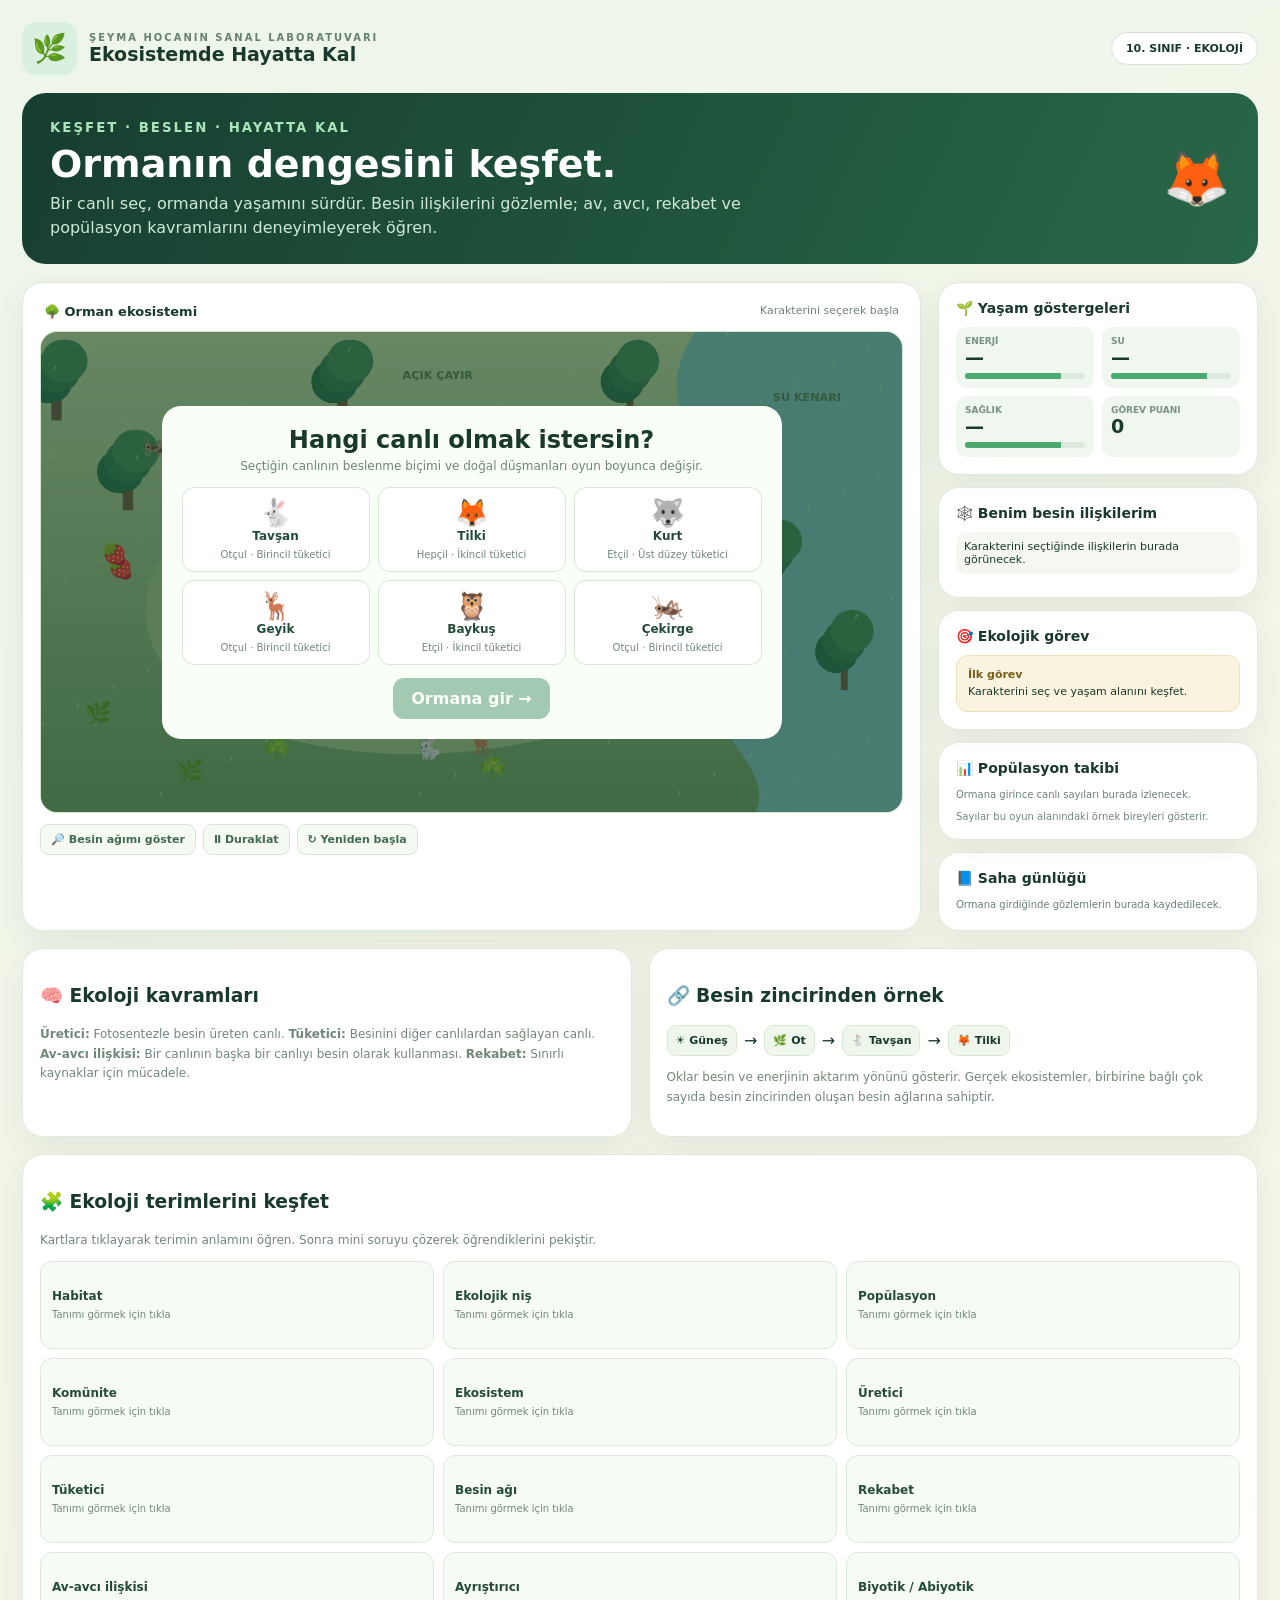
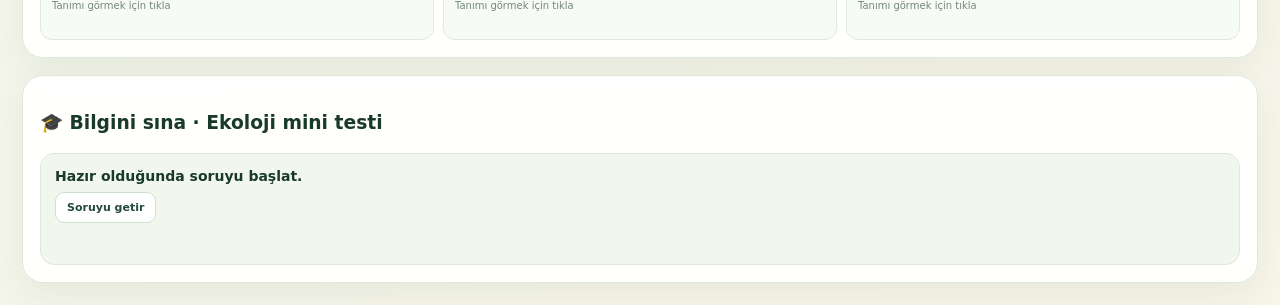
==== commit bc308f5b: "Enhance ekoloji.html with new features and functionality Updated the ekoloji.html file to include ne" ====
--- a/ekoloji.html
+++ b/ekoloji.html
@@ -15,6 +15,8 @@
 <section class="card" style="margin-top:17px"><h3>🧩 Ekoloji terimlerini keşfet</h3><p style="font-size:12px;color:#718779;line-height:1.5">Kartlara tıklayarak terimin anlamını öğren. Sonra mini soruyu çözerek öğrendiklerini pekiştir.</p><div class="learn-grid" id="termGrid"></div></section><section class="card" style="margin-top:17px"><h3>🎓 Bilgini sına · Ekoloji mini testi</h3><div class="quiz"><h4 id="quizQuestion">Hazır olduğunda soruyu başlat.</h4><div class="answers" id="quizAnswers"><button id="startQuiz">Soruyu getir</button></div><div class="feedback" id="quizFeedback"></div></div></section>
 </div>
 <div class="food-modal hidden" id="foodModal" role="dialog" aria-modal="true" aria-labelledby="foodTitle"><div class="food-panel"><div class="food-head"><h2 id="foodTitle">🕸️ Orman besin ağı</h2><button class="close-food" id="closeFood">Kapat ✕</button></div><p class="food-sub" id="foodIntro">Oklar, besinden onu tüketen canlıya doğru enerji aktarımını gösterir. Birden fazla besin zinciri birleşerek besin ağını oluşturur.</p><div class="web-grid" id="webGrid"></div><div class="web-links"><h3>Seçtiğin canlının bağlantıları</h3><div id="webDetails"></div></div><p class="web-note">Not: Bu, oyundaki orman canlıları için hazırlanmış öğretici ve sadeleştirilmiş bir besin ağı modelidir. Gerçek ekosistemlerde ilişkiler mevsime, bölgeye ve canlıların yaşam evresine göre değişebilir.</p></div></div>
+<div class="food-modal hidden" id="finalModal" role="dialog" aria-modal="true"><div class="food-panel"><div class="food-head"><h2 id="finalTitle">🏆 Orman görevi tamamlandı</h2></div><p class="food-sub" id="finalIntro">Beş günlük keşif sona erdi. Şimdi öğrendiklerini ölçelim.</p><div id="finalBody"></div></div></div>
+
 <script>
 (()=>{"use strict";
 const A=[
@@ -24,7 +26,7 @@
 {id:"deer",n:"Geyik",e:"🦌",diet:"Otçul",food:"Ot, yaprak, filiz",pred:"Kurt",eats:["Ot","Yaprak","Filiz"],speed:2.7,role:"Birincil tüketici"},
 {id:"owl",n:"Baykuş",e:"🦉",diet:"Etçil",food:"Fare, böcek ve küçük kemirgenler",pred:"Daha büyük yırtıcılar (koşula bağlı)",eats:["Fare","Böcek"],speed:3,role:"İkincil tüketici"},
 {id:"grass",n:"Çekirge",e:"🦗",diet:"Otçul",food:"Yaprak ve ot",pred:"Baykuş ve bazı fırsatçı avcılar",eats:["Yaprak","Ot"],speed:2.4,role:"Birincil tüketici"}];
-const $=id=>document.getElementById(id),c=$("world"),g=c.getContext("2d");let chosen=null,p=null,live=false,paused=false,score=0,day=1,t=0,last=0,plants=[],others=[],keys={},toastTimer,target=null;
+const $=id=>document.getElementById(id),c=$("world"),g=c.getContext("2d");let chosen=null,p=null,live=false,paused=false,score=0,day=1,t=0,last=0,plants=[],others=[],keys={},toastTimer,target=null,finalIndex=0,finalCorrect=0,finalQuestions=[];
 function resize(){let r=c.getBoundingClientRect(),d=Math.min(devicePixelRatio||1,2);c.width=r.width*d;c.height=r.height*d;g.setTransform(c.width/1000,0,0,c.height/560,0,0)}new ResizeObserver(resize).observe(c);resize();
 const rand=(a,b)=>a+Math.random()*(b-a);
 const TERMS=[['Habitat','Bir canlının doğal olarak yaşadığı, beslenme ve barınma gibi ihtiyaçlarını karşıladığı ortam.'],['Ekolojik niş','Bir türün ekosistemdeki görevi, kaynakları kullanma biçimi ve diğer canlılarla ilişkileri.'],['Popülasyon','Belirli bir yerde ve zamanda yaşayan aynı türe ait bireylerin oluşturduğu topluluk.'],['Komünite','Belirli bir alanda yaşayan farklı türlere ait popülasyonların bütünü.'],['Ekosistem','Canlı topluluğu ile cansız çevrenin karşılıklı etkileşim içinde oluşturduğu sistem.'],['Üretici','Fotosentez gibi süreçlerle inorganik maddelerden organik besin üreten canlı.'],['Tüketici','Besinini diğer canlıları tüketerek sağlayan canlı.'],['Besin ağı','Ekosistemde birbirine bağlanan besin zincirlerinin oluşturduğu ilişkiler ağı.'],['Rekabet','Canlıların sınırlı kaynaklar için mücadele etmesi.'],['Av-avcı ilişkisi','Bir canlının (avcı), başka bir canlıyı (av) yakalayıp besin olarak kullanması.'],['Ayrıştırıcı','Ölü organizmaları ve atıkları parçalayarak maddelerin ekosisteme geri dönmesine katkı sağlayan canlı.'],['Biyotik / Abiyotik','Biyotik canlı bileşenler; abiyotik ise ışık, su, sıcaklık ve toprak gibi cansız çevre etmenleridir.']];
@@ -38,15 +40,18 @@
 function populationText(){if(!live)return;const counts={};others.forEach(o=>counts[o.a.n]=(counts[o.a.n]||0)+1);const order=["Tavşan","Tilki","Kurt","Geyik","Baykuş","Çekirge"];$("populations").innerHTML=order.map(n=>`<div style="display:flex;justify-content:space-between;padding:3px 0"><span>${({Tavşan:"🐇",Tilki:"🦊",Kurt:"🐺",Geyik:"🦌",Baykuş:"🦉",Çekirge:"🦗"})[n]} ${n}</span><b>${(counts[n]||0)+(p&&p.a.n===n?1:0)}</b></div>`).join("")+`<small>Gün ${day} · Av-avcı etkileşimleri popülasyonları etkiler.</small>`}
 function predatorPrey(dt){if(!live||!p)return;others.forEach(pred=>{let prey=others.find(o=>o!==pred&&pred.a.eats.some(x=>x.toLocaleLowerCase("tr-TR").includes(o.a.n.toLocaleLowerCase("tr-TR"))));if(!prey)return;let d=Math.hypot(prey.x-pred.x,prey.y-pred.y);if(d<115){pred.x+=(prey.x-pred.x)/(d||1)*dt*18;pred.y+=(prey.y-pred.y)/(d||1)*dt*18;if(d<19){others.splice(others.indexOf(prey),1);pred.cool=rand(2,4);log(`${pred.a.n}, ${prey.a.n} ile beslendi. Av-avcı ilişkisi ve enerji aktarımı gözlemlendi.`);toast(`${pred.a.n} → ${prey.a.n}: av-avcı etkileşimi`);score+=5;}}});}
 function update(){if(!p)return;[["energy",p.energy],["water",p.water],["health",p.health]].forEach(([id,v])=>{$(id).textContent=Math.round(v)+"%";$(" "+id+"bar");$(id[0]+"bar").style.width=v+"%";$(id[0]+"bar").style.background=v<25?"#c75d4d":"#4caa70"});$("xp").textContent=score;$("score").textContent=score+" XP";$("day").textContent=day+". GÜN"}
-function start(){p={a:chosen,x:500,y:285,energy:88,water:90,health:100,feeds:0,observed:[]};target=null;keys={};seed();live=true;paused=false;score=0;day=1;$("chooser").classList.add("hidden");$("hud").classList.remove("hidden");$("hint").classList.remove("hidden");$("pad").classList.remove("hidden");$("who").textContent=chosen.e+" "+chosen.n;relations();$("mission").innerHTML="<b>Görev 1 · Beslenme</b>Yakındaki uygun besin kaynağına yaklaş ve E tuşuna bas.";log(`${chosen.n} olarak ormana girdin. Sen bir ${chosen.role.toLowerCase()} canlısın.`);$("status").textContent=chosen.diet+" · "+chosen.role;update();populationText();toast("Ormana hoş geldin!")}
+function start(){p={a:chosen,x:500,y:285,energy:88,water:90,health:100,feeds:0,observed:[]};target=null;keys={};seed();live=true;paused=false;score=0;day=1;t=0;$("finalModal").classList.add("hidden");$("chooser").classList.add("hidden");$("hud").classList.remove("hidden");$("hint").classList.remove("hidden");$("pad").classList.remove("hidden");$("who").textContent=chosen.e+" "+chosen.n;relations();$("mission").innerHTML="<b>Görev 1 · Beslenme</b>Yakındaki uygun besin kaynağına yaklaş ve E tuşuna bas.";log(`${chosen.n} olarak ormana girdin. Sen bir ${chosen.role.toLowerCase()} canlısın.`);$("status").textContent=chosen.diet+" · "+chosen.role;update();populationText();toast("Ormana hoş geldin!")}
 function nearest(){let pool=p.a.diet==="Otçul"?plants:plants.concat(others.filter(o=>o.a.n!=="")) ,best=null,d=1e9;pool.forEach(o=>{let n=Math.hypot(o.x-p.x,o.y-p.y);if(n<d){d=n;best=o}});return {best,d}}
 function observe(){if(!live||paused||!p)return;let near=null,dist=1e9;others.forEach(o=>{let d=Math.hypot(o.x-p.x,o.y-p.y);if(d<dist){dist=d;near=o}});if(!near||dist>95){toast("Gözlem için bir canlıya yaklaş.");return}let key=near.a.id;if(!p.observed)p.observed=[];if(p.observed.includes(key)){toast(near.a.n+" canlısını zaten gözlemledin.");return}p.observed.push(key);score+=10;let concept=near.a.id===p.a.id?"Popülasyon":near.a.diet===p.a.diet?"Ekolojik niş ve kaynak kullanımı":"Komünite";log(near.a.n+" gözlemlendi. Bu gözlem "+concept+" kavramıyla ilişkilendirildi. +10 XP");toast(near.a.n+" gözlemlendi · "+concept+" · +10 XP");update()}
 function eat(){if(!live||paused)return;let n=nearest();if(!n.best||n.d>58){toast("Besine yaklaşmak için hareket et.");return}let o=n.best;if(o.a){if(!p.a.eats.includes(o.a.n)){toast("Bu canlı senin besin listen içinde değil.");return}others.splice(others.indexOf(o),1);p.energy=Math.min(100,p.energy+24);score+=15;log(`${o.a.n}, ${p.a.n} tarafından tüketildi. Av-avcı ilişkisi gözlemlendi.`)}else{plants.splice(plants.indexOf(o),1);p.energy=Math.min(100,p.energy+19);score+=10;log(`${p.a.n}, bitkisel besinle beslendi.`)}p.feeds++;log("Besinle alınan kimyasal enerji, canlının yaşamsal faaliyetlerinde kullanılır; enerjinin bir bölümü ısı olarak çevreye aktarılır.");if(p.feeds===1)$("mission").innerHTML="<b>Görev tamamlandı ✓</b>Besin buldun. Enerji, canlılığın sürdürülmesi için gereklidir. Sonraki görev: çevrendeki canlıları gözlemle.";update();toast("Beslendin!")}
-function step(dt){if(!live||paused)return;let dx=(keys.ArrowRight||keys.d||keys.right?1:0)-(keys.ArrowLeft||keys.a||keys.left?1:0),dy=(keys.ArrowDown||keys.s||keys.down?1:0)-(keys.ArrowUp||keys.w||keys.up?1:0);if(dx||dy){target=null;let l=Math.hypot(dx,dy);p.x=Math.max(30,Math.min(970,p.x+dx/l*p.a.speed*dt*60*1.8));p.y=Math.max(70,Math.min(530,p.y+dy/l*p.a.speed*dt*60*1.8))}else if(target){let vx=target.x-p.x,vy=target.y-p.y,d=Math.hypot(vx,vy);if(d<7)target=null;else{p.x+=vx/d*Math.min(d,p.a.speed*dt*60*1.8);p.y+=vy/d*Math.min(d,p.a.speed*dt*60*1.8)}}p.energy=Math.max(0,p.energy-.012*dt*60);p.water=Math.max(0,p.water-.007*dt*60);if(p.energy<10||p.water<10)p.health=Math.max(0,p.health-.025*dt*60);others.forEach(o=>{o.cool-=dt;if(o.cool<=0){o.vx=rand(-1,1);o.vy=rand(-1,1);o.cool=rand(1,3)}o.x=Math.max(25,Math.min(975,o.x+o.vx*dt*25));o.y=Math.max(65,Math.min(535,o.y+o.vy*dt*25))});predatorPrey(dt);t+=dt;if(t>45){t=0;day++;p.water=Math.max(0,p.water-1);
+function finishGame(reason){if(!live)return;live=false;paused=true;keys={};target=null;$('pause').textContent='Ⅱ Duraklat';$('status').textContent='Görev tamamlandı';$('finalTitle').textContent=reason==='survived'?'🏆 Beş günlük görev tamamlandı':'🌱 Yaşam döngüsü sona erdi';$('finalIntro').textContent=reason==='survived'?'Ormanda beş günü tamamladın. Son aşama: 5 soruluk ekoloji sınavı.':'Bu denemede yaşamını sürdüremedin. Yine de öğrendiklerini sınayabilirsin.';finalQuestions=[...QUIZ].sort(()=>Math.random()-.5).slice(0,5);finalIndex=0;finalCorrect=0;showFinalQuestion();$('finalModal').classList.remove('hidden');log(reason==='survived'?'Beş günlük yaşam görevi tamamlandı. Final sınavı başladı.':'Canlının sağlık değeri sıfırlandı. Final değerlendirmesi başladı.')}
+function showFinalQuestion(){let q=finalQuestions[finalIndex];$('finalBody').innerHTML=`<div class="quiz"><small style="color:#668071;font-weight:900">SORU ${finalIndex+1} / 5 · DOĞRU: ${finalCorrect}</small><h4>${q.q}</h4><div class="answers" id="finalAnswers">${q.a.map((a,i)=>`<button data-i="${i}">${a}</button>`).join('')}</div><div class="feedback" id="finalFeedback">Bir cevap seç.</div></div>`;$('finalBody').querySelectorAll('button').forEach(b=>b.onclick=()=>{if(b.disabled)return;let ok=Number(b.dataset.i)===q.c;$('finalBody').querySelectorAll('button').forEach(x=>x.disabled=true);if(ok)finalCorrect++;$('finalFeedback').textContent=(ok?'✓ Doğru! ':'✗ Doğru cevap: '+q.a[q.c]+'. ')+q.e;let next=document.createElement('button');next.className='primary';next.textContent=finalIndex===4?'Sonuçları gör':'Sonraki soru →';next.onclick=()=>{finalIndex++;if(finalIndex<5)showFinalQuestion();else showFinalResult()};$('finalBody').appendChild(next)})}
+function showFinalResult(){let tasks=[['En az bir kez beslendin',p&&p.feeds>=1],['En az üç farklı canlı gözlemledin',p&&p.observed.length>=3],['Beş oyun gününü tamamladın',day>=6],['Final sınavında en az 4 doğru yaptın',finalCorrect>=4]];let completed=tasks.filter(x=>x[1]).length;let win=completed===4;$('finalTitle').textContent=win?'🌟 Ekolojik Kahraman!':'🌿 Orman Kaşifi';$('finalIntro').textContent=win?'Tüm görevleri tamamladın. Ekolojik dengeyi anlamak için harika bir keşif yaptın.':'Bu kez tüm hedeflere ulaşamadın. Raporunu incele ve yeni bir canlıyla tekrar dene.';$('finalBody').innerHTML=`<div class="stats">${tasks.map(x=>`<div class="stat"><small>${x[0]}</small><b>${x[1]?'✓ Tamamlandı':'○ Eksik'}</b></div>`).join('')}</div><div class="mission" style="margin-top:12px"><b>Final puanın: ${finalCorrect}/5 · Oyun puanın: ${score} XP</b>${win?'Tebrikler! Orman ekosisteminde yaşam, beslenme ve canlılar arası ilişkileri başarıyla keşfettin.':'Başarı için beslenme, gözlem, hayatta kalma ve bilgi görevlerinin tamamını yerine getirmelisin.'}</div><button class="primary" id="playAgain">Yeni oyun başlat ↻</button>`;$('playAgain').onclick=()=>{$('finalModal').classList.add('hidden');$('restart').click()}}
+function step(dt){if(!live||paused)return;let dx=(keys.ArrowRight||keys.d||keys.right?1:0)-(keys.ArrowLeft||keys.a||keys.left?1:0),dy=(keys.ArrowDown||keys.s||keys.down?1:0)-(keys.ArrowUp||keys.w||keys.up?1:0);if(dx||dy){target=null;let l=Math.hypot(dx,dy);p.x=Math.max(30,Math.min(970,p.x+dx/l*p.a.speed*dt*60*1.8));p.y=Math.max(70,Math.min(530,p.y+dy/l*p.a.speed*dt*60*1.8))}else if(target){let vx=target.x-p.x,vy=target.y-p.y,d=Math.hypot(vx,vy);if(d<7)target=null;else{p.x+=vx/d*Math.min(d,p.a.speed*dt*60*1.8);p.y+=vy/d*Math.min(d,p.a.speed*dt*60*1.8)}}p.energy=Math.max(0,p.energy-.012*dt*60);p.water=Math.max(0,p.water-.007*dt*60);if(p.energy<10||p.water<10)p.health=Math.max(0,p.health-.025*dt*60);others.forEach(o=>{o.cool-=dt;if(o.cool<=0){o.vx=rand(-1,1);o.vy=rand(-1,1);o.cool=rand(1,3)}o.x=Math.max(25,Math.min(975,o.x+o.vx*dt*25));o.y=Math.max(65,Math.min(535,o.y+o.vy*dt*25))});predatorPrey(dt);t+=dt;if(t>45){t=0;day++;p.water=Math.max(0,p.water-1);if(day>=6){populationText();update();finishGame("survived");return}
 // Basit popülasyon modeli: kaynak yeterliyse otçul bireylerin sayısı zamanla artabilir.
-if(day%2===0&&plants.length>8&&others.filter(o=>o.a.diet==="Otçul").length<8){let herb=A.filter(a=>a.diet==="Otçul");let a=herb[Math.floor(Math.random()*herb.length)];others.push({a,x:rand(70,930),y:rand(100,510),vx:rand(-1,1),vy:rand(-1,1),cool:rand(1,3)});log(`Bitkisel kaynaklar yeterli olduğu için ${a.n} popülasyonuna yeni birey eklendi (basitleştirilmiş model).`);}}let predatorNames=p.a.pred.split(/,| ve | veya /i).map(n=>n.trim().toLocaleLowerCase("tr-TR"));let threat=others.find(o=>predatorNames.some(n=>n.includes(o.a.n.toLocaleLowerCase("tr-TR")))&&Math.hypot(o.x-p.x,o.y-p.y)<27);if(threat)p.health=Math.max(0,p.health-.12);if(p.health<=0){paused=true;$("mission").innerHTML="<b>Yaşam döngüsü sona erdi.</b> Kaynaklara erişim ve avcı baskısı hayatta kalmayı etkiler. Yeniden başlatıp başka canlı seçebilirsin.";toast("Oyun sona erdi.")}populationText();update()}
+if(day%2===0&&plants.length>8&&others.filter(o=>o.a.diet==="Otçul").length<8){let herb=A.filter(a=>a.diet==="Otçul");let a=herb[Math.floor(Math.random()*herb.length)];others.push({a,x:rand(70,930),y:rand(100,510),vx:rand(-1,1),vy:rand(-1,1),cool:rand(1,3)});log(`Bitkisel kaynaklar yeterli olduğu için ${a.n} popülasyonuna yeni birey eklendi (basitleştirilmiş model).`);}}let predatorNames=p.a.pred.split(/,| ve | veya /i).map(n=>n.trim().toLocaleLowerCase("tr-TR"));let threat=others.find(o=>predatorNames.some(n=>n.includes(o.a.n.toLocaleLowerCase("tr-TR")))&&Math.hypot(o.x-p.x,o.y-p.y)<27);if(threat)p.health=Math.max(0,p.health-.12);if(p.health<=0){$("mission").innerHTML="<b>Yaşam döngüsü sona erdi.</b> Kaynaklara erişim ve avcı baskısı hayatta kalmayı etkiler.";toast("Oyun sona erdi.");finishGame("failed");return}populationText();update()}
 function loop(now){let dt=Math.min(.04,(now-last)/1000||0);last=now;step(dt);draw();requestAnimationFrame(loop)}
 $("termGrid").innerHTML=TERMS.map((v,i)=>`<button class="term" data-term="${i}"><b>${v[0]}</b><span>Tanımı görmek için tıkla</span></button>`).join("");$("termGrid").querySelectorAll("button").forEach(b=>b.onclick=()=>{let v=TERMS[Number(b.dataset.term)];b.querySelector("span").textContent=v[1];b.style.background="#e9f5e8";log("Yeni kavram öğrenildi: "+v[0])});function loadQuiz(){let q=QUIZ[Math.floor(Math.random()*QUIZ.length)];$("quizQuestion").textContent=q.q;$("quizFeedback").textContent="Bir cevap seç.";$("quizAnswers").innerHTML=q.a.map((v,i)=>`<button data-answer="${i}">${v}</button>`).join("");$("quizAnswers").querySelectorAll("button").forEach(b=>b.onclick=()=>{if(b.disabled)return;let ok=Number(b.dataset.answer)===q.c;$("quizAnswers").querySelectorAll("button").forEach(x=>x.disabled=true);$("quizFeedback").textContent=(ok?"✓ Doğru! ":"✗ Doğru cevap: "+q.a[q.c]+". ")+q.e;if(ok){score+=20;update();log("Mini testte doğru cevap: "+q.a[q.c]+". +20 XP");toast("+20 XP · Bilgi görevi tamamlandı")}})}$("startQuiz").onclick=loadQuiz;
-$("animals").innerHTML=A.map(a=>`<button class="animal" data-id="${a.id}"><i>${a.e}</i><b>${a.n}</b><small>${a.diet} · ${a.role}</small></button>`).join("");$("animals").querySelectorAll("button").forEach(b=>b.onclick=()=>{chosen=A.find(a=>a.id===b.dataset.id);$("animals").querySelectorAll("button").forEach(x=>x.classList.toggle("sel",x===b));$("start").disabled=false});$("start").onclick=start;function showFoodWeb(){if(!p){toast("Önce bir canlı seçip ormana gir.");return}const nodes=[{id:"sun",e:"☀️",n:"Güneş",r:"Enerji kaynağı"},{id:"plant",e:"🌿",n:"Ot / yaprak",r:"Üretici"},{id:"grass",e:"🦗",n:"Çekirge",r:"Birincil tüketici"},{id:"rabbit",e:"🐇",n:"Tavşan",r:"Birincil tüketici"},{id:"deer",e:"🦌",n:"Geyik",r:"Birincil tüketici"},{id:"owl",e:"🦉",n:"Baykuş",r:"Etçil tüketici"},{id:"fox",e:"🦊",n:"Tilki",r:"Hepçil tüketici"},{id:"wolf",e:"🐺",n:"Kurt",r:"Üst düzey tüketici"}];$("webGrid").innerHTML=nodes.map(n=>`<div class="web-node ${p.a.id===n.id?"selected":""}"><em>${n.e}</em>${n.n}<small>${n.r}</small></div>`).join("");const links=["☀️ Güneş → 🌿 Üreticiler (ışık enerjisi)","🌿 Ot / yaprak → 🦗 Çekirge","🌿 Ot / yaprak → 🐇 Tavşan","🌿 Ot / yaprak → 🦌 Geyik","🦗 Çekirge → 🦉 Baykuş","🐇 Tavşan → 🦊 Tilki","🐇 Tavşan → 🐺 Kurt","🦌 Geyik → 🐺 Kurt"];$("webDetails").innerHTML=links.map(x=>`<div class="web-link">${x}</div>`).join("")+`<div class="web-link"><b>Sen: ${p.a.e} ${p.a.n}</b> · Beslenme tipi: ${p.a.diet} · Ekolojik rol: ${p.a.role}</div>`;$("foodModal").classList.remove("hidden");log("Orman besin ağı açıldı ve incelendi.")}$("food").onclick=showFoodWeb;$("closeFood").onclick=()=>$("foodModal").classList.add("hidden");$("foodModal").addEventListener("click",e=>{if(e.target.id==="foodModal")$("foodModal").classList.add("hidden")});window.addEventListener("keydown",e=>{if(e.key==="Escape")$("foodModal").classList.add("hidden")});$("pause").onclick=()=>{if(live){paused=!paused;$("pause").textContent=paused?"▶ Devam et":"Ⅱ Duraklat";$("status").textContent=paused?"Oyun duraklatıldı":"Orman ekosistemi"}};$("restart").onclick=()=>{live=false;p=null;chosen=null;target=null;keys={};$("chooser").classList.remove("hidden");$("hud").classList.add("hidden");$("hint").classList.add("hidden");$("pad").classList.add("hidden");$("start").disabled=true;$("animals").querySelectorAll("button").forEach(x=>x.classList.remove("sel"));$("relations").textContent="Karakterini seçtiğinde ilişkilerin burada görünecek.";$("mission").innerHTML="<b>İlk görev</b>Karakterini seç ve yaşam alanını keşfet.";$("log").textContent="Ormana girdiğinde gözlemlerin burada kaydedilecek.";$("populations").textContent="Ormana girince canlı sayıları burada izlenecek.";$("status").textContent="Karakterini seçerek başla"};window.addEventListener("keydown",e=>{let k=e.key.length===1?e.key.toLowerCase():e.key;if(["ArrowUp","ArrowDown","ArrowLeft","ArrowRight"," "].includes(k))e.preventDefault();keys[k]=true;if(k==="e")eat();if(k==="o")observe()});window.addEventListener("keyup",e=>{let k=e.key.length===1?e.key.toLowerCase():e.key;keys[k]=false});window.addEventListener("blur",()=>{keys={}});document.querySelectorAll("#pad button").forEach(b=>{let d=b.dataset.dir;const down=e=>{e.preventDefault();keys[d]=true};const up=e=>{e.preventDefault();keys[d]=false};b.addEventListener("pointerdown",down);["pointerup","pointercancel","pointerleave"].forEach(ev=>b.addEventListener(ev,up))});c.addEventListener("pointerdown",e=>{if(!live||paused||!p)return;const r=c.getBoundingClientRect();target={x:(e.clientX-r.left)/r.width*1000,y:(e.clientY-r.top)/r.height*560};toast("Hedef belirlendi · Karakterin ilerliyor")});seed();requestAnimationFrame(loop);
+$("animals").innerHTML=A.map(a=>`<button class="animal" data-id="${a.id}"><i>${a.e}</i><b>${a.n}</b><small>${a.diet} · ${a.role}</small></button>`).join("");$("animals").querySelectorAll("button").forEach(b=>b.onclick=()=>{chosen=A.find(a=>a.id===b.dataset.id);$("animals").querySelectorAll("button").forEach(x=>x.classList.toggle("sel",x===b));$("start").disabled=false});$("start").onclick=start;function showFoodWeb(){if(!p){toast("Önce bir canlı seçip ormana gir.");return}const nodes=[{id:"sun",e:"☀️",n:"Güneş",r:"Enerji kaynağı"},{id:"plant",e:"🌿",n:"Ot / yaprak",r:"Üretici"},{id:"grass",e:"🦗",n:"Çekirge",r:"Birincil tüketici"},{id:"rabbit",e:"🐇",n:"Tavşan",r:"Birincil tüketici"},{id:"deer",e:"🦌",n:"Geyik",r:"Birincil tüketici"},{id:"owl",e:"🦉",n:"Baykuş",r:"Etçil tüketici"},{id:"fox",e:"🦊",n:"Tilki",r:"Hepçil tüketici"},{id:"wolf",e:"🐺",n:"Kurt",r:"Üst düzey tüketici"}];$("webGrid").innerHTML=nodes.map(n=>`<div class="web-node ${p.a.id===n.id?"selected":""}"><em>${n.e}</em>${n.n}<small>${n.r}</small></div>`).join("");const links=["☀️ Güneş → 🌿 Üreticiler (ışık enerjisi)","🌿 Ot / yaprak → 🦗 Çekirge","🌿 Ot / yaprak → 🐇 Tavşan","🌿 Ot / yaprak → 🦌 Geyik","🦗 Çekirge → 🦉 Baykuş","🐇 Tavşan → 🦊 Tilki","🐇 Tavşan → 🐺 Kurt","🦌 Geyik → 🐺 Kurt"];$("webDetails").innerHTML=links.map(x=>`<div class="web-link">${x}</div>`).join("")+`<div class="web-link"><b>Sen: ${p.a.e} ${p.a.n}</b> · Beslenme tipi: ${p.a.diet} · Ekolojik rol: ${p.a.role}</div>`;$("foodModal").classList.remove("hidden");log("Orman besin ağı açıldı ve incelendi.")}$("food").onclick=showFoodWeb;$("closeFood").onclick=()=>$("foodModal").classList.add("hidden");$("foodModal").addEventListener("click",e=>{if(e.target.id==="foodModal")$("foodModal").classList.add("hidden")});window.addEventListener("keydown",e=>{if(e.key==="Escape")$("foodModal").classList.add("hidden")});$("pause").onclick=()=>{if(live){paused=!paused;$("pause").textContent=paused?"▶ Devam et":"Ⅱ Duraklat";$("status").textContent=paused?"Oyun duraklatıldı":"Orman ekosistemi"}};$("restart").onclick=()=>{$("finalModal").classList.add("hidden");live=false;p=null;chosen=null;target=null;keys={};$("chooser").classList.remove("hidden");$("hud").classList.add("hidden");$("hint").classList.add("hidden");$("pad").classList.add("hidden");$("start").disabled=true;$("animals").querySelectorAll("button").forEach(x=>x.classList.remove("sel"));$("relations").textContent="Karakterini seçtiğinde ilişkilerin burada görünecek.";$("mission").innerHTML="<b>İlk görev</b>Karakterini seç ve yaşam alanını keşfet.";$("log").textContent="Ormana girdiğinde gözlemlerin burada kaydedilecek.";$("populations").textContent="Ormana girince canlı sayıları burada izlenecek.";$("status").textContent="Karakterini seçerek başla"};window.addEventListener("keydown",e=>{let k=e.key.length===1?e.key.toLowerCase():e.key;if(["ArrowUp","ArrowDown","ArrowLeft","ArrowRight"," "].includes(k))e.preventDefault();keys[k]=true;if(k==="e")eat();if(k==="o")observe()});window.addEventListener("keyup",e=>{let k=e.key.length===1?e.key.toLowerCase():e.key;keys[k]=false});window.addEventListener("blur",()=>{keys={}});document.querySelectorAll("#pad button").forEach(b=>{let d=b.dataset.dir;const down=e=>{e.preventDefault();keys[d]=true};const up=e=>{e.preventDefault();keys[d]=false};b.addEventListener("pointerdown",down);["pointerup","pointercancel","pointerleave"].forEach(ev=>b.addEventListener(ev,up))});c.addEventListener("pointerdown",e=>{if(!live||paused||!p)return;const r=c.getBoundingClientRect();target={x:(e.clientX-r.left)/r.width*1000,y:(e.clientY-r.top)/r.height*560};toast("Hedef belirlendi · Karakterin ilerliyor")});seed();requestAnimationFrame(loop);
 })();
 </script></body></html>
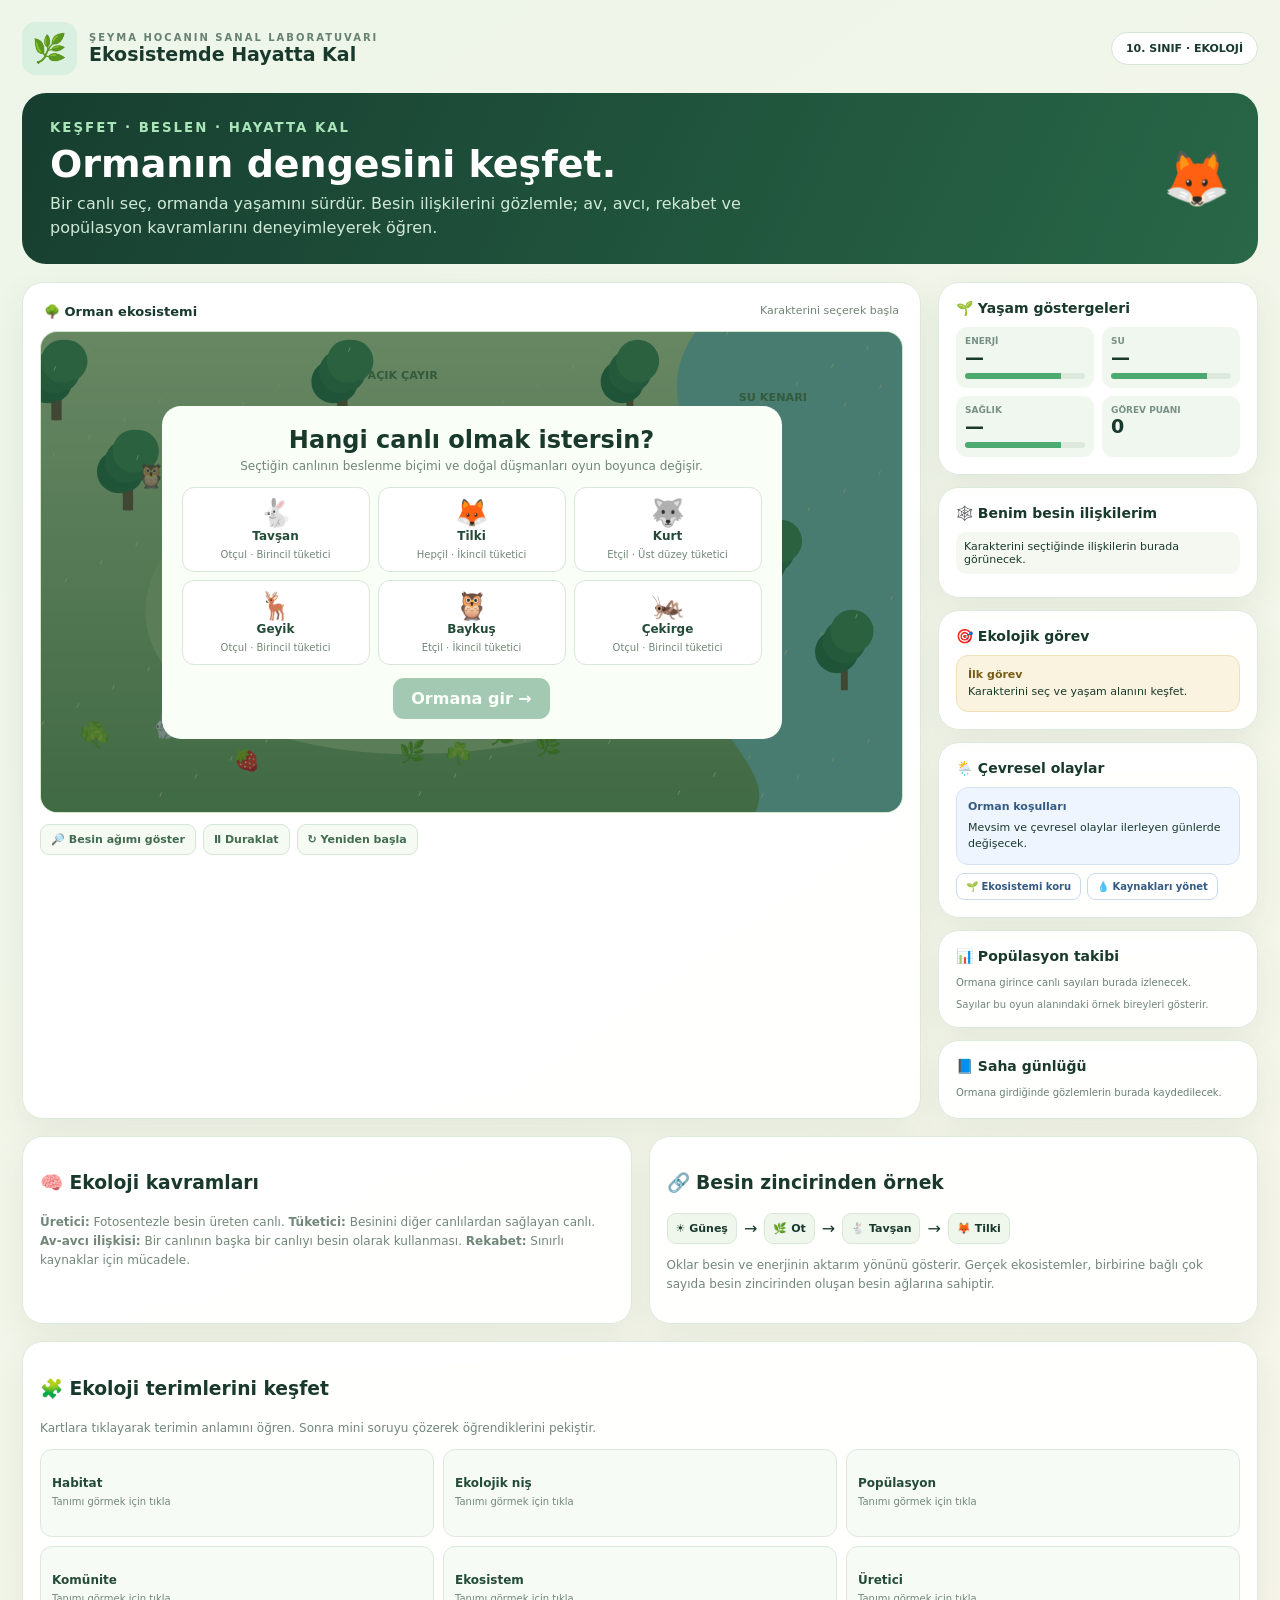
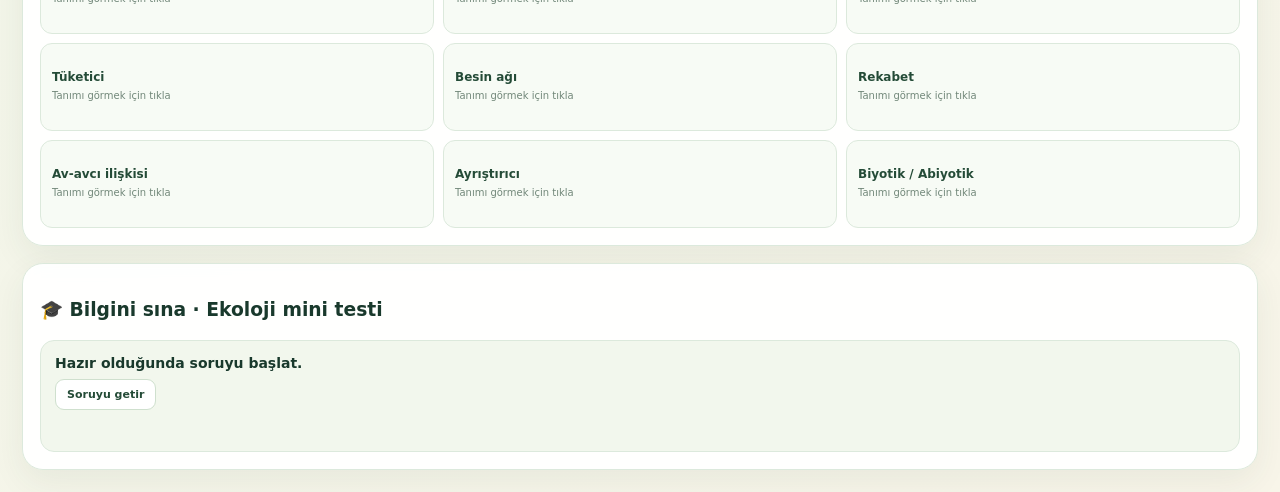
==== commit 73c987a7: "Update ekoloji.html" ====
--- a/ekoloji.html
+++ b/ekoloji.html
@@ -1,6 +1,6 @@
 <!doctype html><html lang="tr"><head><meta charset="utf-8"><meta name="viewport" content="width=device-width,initial-scale=1"><title>Ekosistemde Hayatta Kal | Şeyma Hocanın Sanal Laboratuvarı</title>
 <style>
-:root{--g:#246b48;--ink:#19392c;--muted:#708477}*{box-sizing:border-box}body{margin:0;background:linear-gradient(145deg,#edf6e9,#f8f5e9);font-family:Inter,system-ui,sans-serif;color:var(--ink)}button{font:inherit;cursor:pointer}.wrap{max-width:1400px;margin:auto;padding:22px}.top{display:flex;justify-content:space-between;align-items:center;margin-bottom:18px}.brand{display:flex;gap:12px;align-items:center}.mark{font-size:28px;background:#d9efdf;padding:10px;border-radius:14px}.brand small{display:block;font-size:10px;letter-spacing:2px;color:#668071;font-weight:900}.brand b{font-size:19px}.tag{background:white;border:1px solid #d4e4d5;border-radius:30px;padding:9px 14px;font-size:11px;font-weight:800}.hero{background:linear-gradient(115deg,#173e30,#286747);color:white;border-radius:24px;padding:24px 28px;display:flex;justify-content:space-between;align-items:center}.hero small{color:#a9e5b8;letter-spacing:2px;font-weight:900}.hero h1{font-size:clamp(25px,4vw,38px);margin:6px 0}.hero p{color:#d0e9d7;margin:0;max-width:760px;line-height:1.5}.hero span{font-size:54px}.layout{display:grid;grid-template-columns:minmax(0,1fr) 320px;gap:17px;margin-top:18px}.card{background:#ffffffed;border:1px solid #dce9dc;border-radius:21px;padding:17px;box-shadow:0 12px 34px #244d3212;backdrop-filter:blur(8px)}.stage{position:relative;overflow:hidden;border-radius:17px;background:#9fca86;border:1px solid #d5e6ce;box-shadow:inset 0 0 0 1px #ffffff55}.stage canvas{display:block;width:100%;height:480px;touch-action:none;cursor:crosshair}.head{display:flex;justify-content:space-between;padding:4px 4px 12px;font-size:13px}.head span{color:var(--muted);font-size:11px}.overlay{position:absolute;inset:0;background:#173c2c88;display:grid;place-items:center;padding:14px}.chooser{background:#f9fff6;border-radius:19px;padding:20px;max-width:620px;width:100%;text-align:center}.chooser h2{margin:0 0 5px}.chooser p{color:var(--muted);font-size:12px;margin:0 0 14px}.animals{display:grid;grid-template-columns:repeat(3,1fr);gap:8px}.animal{border:1px solid #d8e6d8;background:white;border-radius:12px;padding:9px;color:#244b37}.animal.sel{border:2px solid #3c9b63;background:#eaf7ec}.animal i{font-style:normal;font-size:27px;display:block}.animal b{display:block;font-size:12px}.animal small{font-size:10px;color:#718779}.primary{border:0;border-radius:11px;background:#28794d;color:white;font-weight:900;padding:11px 18px;margin-top:13px}.primary:disabled{opacity:.4}.hud{position:absolute;top:11px;left:11px;right:11px;display:flex;justify-content:space-between;pointer-events:none}.hud span,.hint{background:#123d2cdd;color:white;padding:7px 10px;border-radius:9px;font-size:11px;font-weight:800}.hint{position:absolute;bottom:11px;left:11px}.pad{position:absolute;right:12px;bottom:12px;display:grid;gap:4px;justify-items:center;z-index:3;touch-action:none}.pad div{display:flex;gap:4px}.pad button{width:44px;height:40px;border:1px solid #ffffff88;border-radius:9px;background:#173e30dd;color:#fff;font-size:16px;font-weight:900;touch-action:none;user-select:none}.hidden{display:none!important}.side{display:grid;gap:12px;align-content:start}.side h3{font-size:14px;margin:0 0 11px}.stats{display:grid;grid-template-columns:1fr 1fr;gap:8px}.stat{background:#f0f7ef;border-radius:11px;padding:9px}.stat small{display:block;color:#789085;font-size:9px;font-weight:900}.stat b{font-size:19px}.bar{height:6px;background:#dce9dc;border-radius:8px;margin-top:5px;overflow:hidden}.bar i{display:block;height:100%;background:#4caa70;width:80%}.rel{display:flex;gap:8px;align-items:center;background:#f5f8f1;border-radius:10px;padding:8px;font-size:11px;margin:6px 0}.rel strong{margin-left:auto;font-size:10px;color:#4c765d;text-align:right}.mission{background:#f9f3df;border:1px solid #eee0b8;padding:11px;border-radius:12px;font-size:11px;line-height:1.5}.mission b{display:block;color:#785c19}.log{max-height:110px;overflow:auto;color:#698074;font-size:10px;line-height:1.6}.actions{display:flex;gap:7px;flex-wrap:wrap;margin-top:11px}.soft{border:1px solid #d5e5d6;background:#f5faf3;color:#426b52;border-radius:9px;padding:8px 10px;font-size:11px;font-weight:800}.bottom{display:grid;grid-template-columns:1fr 1fr;gap:17px;margin-top:17px}.bottom p{font-size:12px;color:#718779;line-height:1.6}.chain{display:flex;gap:7px;align-items:center;flex-wrap:wrap}.node{background:#eff7ed;border:1px solid #d8e8d6;border-radius:9px;padding:8px;font-size:11px;font-weight:800}.toast{position:absolute;top:50%;left:50%;transform:translate(-50%,-50%);background:#153d2c;color:white;padding:12px 16px;border-radius:11px;font-size:12px;font-weight:800;opacity:0;transition:.2s;pointer-events:none}.toast.show{opacity:1}.learn-grid{display:grid;grid-template-columns:repeat(3,1fr);gap:9px}.term{border:1px solid #dce9dc;background:#f7fbf5;border-radius:12px;padding:11px;text-align:left;color:#244b37;min-height:88px}.term b{display:block;font-size:12px;margin-bottom:5px}.term span{display:block;color:#718779;font-size:10px;line-height:1.45}.quiz{background:#f2f7ed;border:1px solid #dce9dc;border-radius:14px;padding:14px}.quiz h4{margin:0 0 8px;font-size:14px}.answers{display:flex;gap:7px;flex-wrap:wrap}.answers button{border:1px solid #cfe0ce;background:white;border-radius:9px;padding:8px 11px;color:#244b37;font-size:11px;font-weight:800}.feedback{font-size:12px;font-weight:800;margin-top:9px;min-height:18px}.food-modal{position:fixed;inset:0;background:#102d24bb;z-index:50;display:grid;place-items:center;padding:18px}.food-panel{background:#fbfff8;border-radius:20px;max-width:900px;width:100%;max-height:90vh;overflow:auto;padding:22px;box-shadow:0 24px 80px #0005}.food-head{display:flex;justify-content:space-between;align-items:center;gap:12px}.food-head h2{margin:0;font-size:20px}.close-food{border:0;border-radius:10px;padding:9px 13px;background:#173e30;color:white;font-weight:800}.food-sub{color:#6b8172;font-size:12px;line-height:1.5}.web-grid{display:grid;grid-template-columns:repeat(4,minmax(0,1fr));gap:10px;margin:16px 0}.web-node{border:1px solid #d6e6d5;border-radius:13px;background:#f1f8ed;padding:12px 8px;text-align:center;font-size:12px;font-weight:800;min-height:76px;display:flex;flex-direction:column;justify-content:center;gap:4px}.web-node em{font-style:normal;font-size:25px}.web-node small{font-size:10px;color:#708477;font-weight:600}.web-node.selected{outline:3px solid #e6b83e;background:#fff6d9}.web-links{background:#f5f8f1;border-radius:14px;padding:14px;margin-top:12px}.web-links h3{font-size:14px;margin:0 0 9px}.web-link{font-size:12px;padding:7px 0;border-bottom:1px solid #e2eadf}.web-link:last-child{border:0}.web-note{font-size:11px;color:#718779;margin-top:12px}@media(max-width:600px){.web-grid{grid-template-columns:repeat(2,minmax(0,1fr))}.food-panel{padding:15px}}
+:root{--g:#246b48;--ink:#19392c;--muted:#708477}*{box-sizing:border-box}body{margin:0;background:linear-gradient(145deg,#edf6e9,#f8f5e9);font-family:Inter,system-ui,sans-serif;color:var(--ink)}button{font:inherit;cursor:pointer}.wrap{max-width:1400px;margin:auto;padding:22px}.top{display:flex;justify-content:space-between;align-items:center;margin-bottom:18px}.brand{display:flex;gap:12px;align-items:center}.mark{font-size:28px;background:#d9efdf;padding:10px;border-radius:14px}.brand small{display:block;font-size:10px;letter-spacing:2px;color:#668071;font-weight:900}.brand b{font-size:19px}.tag{background:white;border:1px solid #d4e4d5;border-radius:30px;padding:9px 14px;font-size:11px;font-weight:800}.hero{background:linear-gradient(115deg,#173e30,#286747);color:white;border-radius:24px;padding:24px 28px;display:flex;justify-content:space-between;align-items:center}.hero small{color:#a9e5b8;letter-spacing:2px;font-weight:900}.hero h1{font-size:clamp(25px,4vw,38px);margin:6px 0}.hero p{color:#d0e9d7;margin:0;max-width:760px;line-height:1.5}.hero span{font-size:54px}.layout{display:grid;grid-template-columns:minmax(0,1fr) 320px;gap:17px;margin-top:18px}.card{background:#ffffffed;border:1px solid #dce9dc;border-radius:21px;padding:17px;box-shadow:0 12px 34px #244d3212;backdrop-filter:blur(8px)}.stage{position:relative;overflow:hidden;border-radius:17px;background:#9fca86;border:1px solid #d5e6ce;box-shadow:inset 0 0 0 1px #ffffff55}.stage canvas{display:block;width:100%;height:480px;touch-action:none;cursor:crosshair}.head{display:flex;justify-content:space-between;padding:4px 4px 12px;font-size:13px}.head span{color:var(--muted);font-size:11px}.overlay{position:absolute;inset:0;background:#173c2c88;display:grid;place-items:center;padding:14px}.chooser{background:#f9fff6;border-radius:19px;padding:20px;max-width:620px;width:100%;text-align:center}.chooser h2{margin:0 0 5px}.chooser p{color:var(--muted);font-size:12px;margin:0 0 14px}.animals{display:grid;grid-template-columns:repeat(3,1fr);gap:8px}.animal{border:1px solid #d8e6d8;background:white;border-radius:12px;padding:9px;color:#244b37}.animal.sel{border:2px solid #3c9b63;background:#eaf7ec}.animal i{font-style:normal;font-size:27px;display:block}.animal b{display:block;font-size:12px}.animal small{font-size:10px;color:#718779}.primary{border:0;border-radius:11px;background:#28794d;color:white;font-weight:900;padding:11px 18px;margin-top:13px}.primary:disabled{opacity:.4}.hud{position:absolute;top:11px;left:11px;right:11px;display:flex;justify-content:space-between;pointer-events:none}.hud span,.hint{background:#123d2cdd;color:white;padding:7px 10px;border-radius:9px;font-size:11px;font-weight:800}.hint{position:absolute;bottom:11px;left:11px}.pad{position:absolute;right:12px;bottom:12px;display:grid;gap:4px;justify-items:center;z-index:3;touch-action:none}.pad div{display:flex;gap:4px}.pad button{width:44px;height:40px;border:1px solid #ffffff88;border-radius:9px;background:#173e30dd;color:#fff;font-size:16px;font-weight:900;touch-action:none;user-select:none}.hidden{display:none!important}.side{display:grid;gap:12px;align-content:start}.side h3{font-size:14px;margin:0 0 11px}.stats{display:grid;grid-template-columns:1fr 1fr;gap:8px}.stat{background:#f0f7ef;border-radius:11px;padding:9px}.stat small{display:block;color:#789085;font-size:9px;font-weight:900}.stat b{font-size:19px}.bar{height:6px;background:#dce9dc;border-radius:8px;margin-top:5px;overflow:hidden}.bar i{display:block;height:100%;background:#4caa70;width:80%}.rel{display:flex;gap:8px;align-items:center;background:#f5f8f1;border-radius:10px;padding:8px;font-size:11px;margin:6px 0}.rel strong{margin-left:auto;font-size:10px;color:#4c765d;text-align:right}.event-card{background:#eef5ff;border:1px solid #d5e2f4;padding:11px;border-radius:12px;font-size:11px;line-height:1.5}.event-card b{display:block;color:#345b83;margin-bottom:4px}.event-actions{display:flex;gap:6px;flex-wrap:wrap;margin-top:8px}.event-actions button{border:1px solid #c8d9eb;background:#fff;border-radius:8px;padding:7px 9px;font-size:10px;font-weight:800;color:#345b83}.mission{background:#f9f3df;border:1px solid #eee0b8;padding:11px;border-radius:12px;font-size:11px;line-height:1.5}.mission b{display:block;color:#785c19}.log{max-height:110px;overflow:auto;color:#698074;font-size:10px;line-height:1.6}.actions{display:flex;gap:7px;flex-wrap:wrap;margin-top:11px}.soft{border:1px solid #d5e5d6;background:#f5faf3;color:#426b52;border-radius:9px;padding:8px 10px;font-size:11px;font-weight:800}.bottom{display:grid;grid-template-columns:1fr 1fr;gap:17px;margin-top:17px}.bottom p{font-size:12px;color:#718779;line-height:1.6}.chain{display:flex;gap:7px;align-items:center;flex-wrap:wrap}.node{background:#eff7ed;border:1px solid #d8e8d6;border-radius:9px;padding:8px;font-size:11px;font-weight:800}.toast{position:absolute;top:50%;left:50%;transform:translate(-50%,-50%);background:#153d2c;color:white;padding:12px 16px;border-radius:11px;font-size:12px;font-weight:800;opacity:0;transition:.2s;pointer-events:none}.toast.show{opacity:1}.learn-grid{display:grid;grid-template-columns:repeat(3,1fr);gap:9px}.term{border:1px solid #dce9dc;background:#f7fbf5;border-radius:12px;padding:11px;text-align:left;color:#244b37;min-height:88px}.term b{display:block;font-size:12px;margin-bottom:5px}.term span{display:block;color:#718779;font-size:10px;line-height:1.45}.quiz{background:#f2f7ed;border:1px solid #dce9dc;border-radius:14px;padding:14px}.quiz h4{margin:0 0 8px;font-size:14px}.answers{display:flex;gap:7px;flex-wrap:wrap}.answers button{border:1px solid #cfe0ce;background:white;border-radius:9px;padding:8px 11px;color:#244b37;font-size:11px;font-weight:800}.feedback{font-size:12px;font-weight:800;margin-top:9px;min-height:18px}.food-modal{position:fixed;inset:0;background:#102d24bb;z-index:50;display:grid;place-items:center;padding:18px}.food-panel{background:#fbfff8;border-radius:20px;max-width:900px;width:100%;max-height:90vh;overflow:auto;padding:22px;box-shadow:0 24px 80px #0005}.food-head{display:flex;justify-content:space-between;align-items:center;gap:12px}.food-head h2{margin:0;font-size:20px}.close-food{border:0;border-radius:10px;padding:9px 13px;background:#173e30;color:white;font-weight:800}.food-sub{color:#6b8172;font-size:12px;line-height:1.5}.web-grid{display:grid;grid-template-columns:repeat(4,minmax(0,1fr));gap:10px;margin:16px 0}.web-node{border:1px solid #d6e6d5;border-radius:13px;background:#f1f8ed;padding:12px 8px;text-align:center;font-size:12px;font-weight:800;min-height:76px;display:flex;flex-direction:column;justify-content:center;gap:4px}.web-node em{font-style:normal;font-size:25px}.web-node small{font-size:10px;color:#708477;font-weight:600}.web-node.selected{outline:3px solid #e6b83e;background:#fff6d9}.web-links{background:#f5f8f1;border-radius:14px;padding:14px;margin-top:12px}.web-links h3{font-size:14px;margin:0 0 9px}.web-link{font-size:12px;padding:7px 0;border-bottom:1px solid #e2eadf}.web-link:last-child{border:0}.web-note{font-size:11px;color:#718779;margin-top:12px}@media(max-width:600px){.web-grid{grid-template-columns:repeat(2,minmax(0,1fr))}.food-panel{padding:15px}}
 @media(max-width:900px){.layout{grid-template-columns:1fr}.side{grid-template-columns:repeat(2,1fr)}}@media(max-width:600px){.wrap{padding:12px}.tag,.hero>span{display:none}.hero{padding:18px}.stage canvas{height:390px}.animals{grid-template-columns:repeat(2,1fr)}.side,.bottom{grid-template-columns:1fr}.learn-grid{grid-template-columns:repeat(2,1fr)}}
 </style></head><body><div class="wrap">
 <header class="top"><div class="brand"><div class="mark">🌿</div><div><small>ŞEYMA HOCANIN SANAL LABORATUVARI</small><b>Ekosistemde Hayatta Kal</b></div></div><span class="tag">10. SINIF · EKOLOJİ</span></header>
@@ -10,7 +10,7 @@
 <div class="hud hidden" id="hud"><span id="who">🐇 Tavşan</span><span id="day">1. GÜN</span><span id="score">0 XP</span></div><div class="hint hidden" id="hint">Tıkla: hedefe git · WASD / oklar · E: beslen · O: gözlemle</div><div class="pad hidden" id="pad"><button data-dir="up">▲</button><div><button data-dir="left">◀</button><button data-dir="down">▼</button><button data-dir="right">▶</button></div></div><div class="toast" id="toast"></div></div>
 <div class="actions"><button class="soft" id="food">🔎 Besin ağımı göster</button><button class="soft" id="pause">Ⅱ Duraklat</button><button class="soft" id="restart">↻ Yeniden başla</button></div></main>
 <aside class="side"><section class="card"><h3>🌱 Yaşam göstergeleri</h3><div class="stats"><div class="stat"><small>ENERJİ</small><b id="energy">—</b><div class="bar"><i id="ebar"></i></div></div><div class="stat"><small>SU</small><b id="water">—</b><div class="bar"><i id="wbar"></i></div></div><div class="stat"><small>SAĞLIK</small><b id="health">—</b><div class="bar"><i id="hbar"></i></div></div><div class="stat"><small>GÖREV PUANI</small><b id="xp">0</b></div></div></section>
-<section class="card"><h3>🕸️ Benim besin ilişkilerim</h3><div id="relations" class="rel">Karakterini seçtiğinde ilişkilerin burada görünecek.</div></section><section class="card"><h3>🎯 Ekolojik görev</h3><div class="mission" id="mission"><b>İlk görev</b>Karakterini seç ve yaşam alanını keşfet.</div></section><section class="card"><h3>📊 Popülasyon takibi</h3><div id="populations" class="log">Ormana girince canlı sayıları burada izlenecek.</div><p style="font-size:10px;color:#718779;margin:8px 0 0">Sayılar bu oyun alanındaki örnek bireyleri gösterir.</p></section><section class="card"><h3>📘 Saha günlüğü</h3><div class="log" id="log">Ormana girdiğinde gözlemlerin burada kaydedilecek.</div></section></aside></div>
+<section class="card"><h3>🕸️ Benim besin ilişkilerim</h3><div id="relations" class="rel">Karakterini seçtiğinde ilişkilerin burada görünecek.</div></section><section class="card"><h3>🎯 Ekolojik görev</h3><div class="mission" id="mission"><b>İlk görev</b>Karakterini seç ve yaşam alanını keşfet.</div></section><section class="card"><h3>🌦️ Çevresel olaylar</h3><div class="event-card" id="eventCard"><b>Orman koşulları</b>Mevsim ve çevresel olaylar ilerleyen günlerde değişecek.</div><div class="event-actions"><button id="protectAction" disabled>🌱 Ekosistemi koru</button><button id="adaptAction" disabled>💧 Kaynakları yönet</button></div></section><section class="card"><h3>📊 Popülasyon takibi</h3><div id="populations" class="log">Ormana girince canlı sayıları burada izlenecek.</div><p style="font-size:10px;color:#718779;margin:8px 0 0">Sayılar bu oyun alanındaki örnek bireyleri gösterir.</p></section><section class="card"><h3>📘 Saha günlüğü</h3><div class="log" id="log">Ormana girdiğinde gözlemlerin burada kaydedilecek.</div></section></aside></div>
 <div class="bottom"><section class="card"><h3>🧠 Ekoloji kavramları</h3><p><b>Üretici:</b> Fotosentezle besin üreten canlı. <b>Tüketici:</b> Besinini diğer canlılardan sağlayan canlı. <b>Av-avcı ilişkisi:</b> Bir canlının başka bir canlıyı besin olarak kullanması. <b>Rekabet:</b> Sınırlı kaynaklar için mücadele.</p></section><section class="card"><h3>🔗 Besin zincirinden örnek</h3><div class="chain"><span class="node">☀️ Güneş</span>→<span class="node">🌿 Ot</span>→<span class="node">🐇 Tavşan</span>→<span class="node">🦊 Tilki</span></div><p>Oklar besin ve enerjinin aktarım yönünü gösterir. Gerçek ekosistemler, birbirine bağlı çok sayıda besin zincirinden oluşan besin ağlarına sahiptir.</p></section></div>
 <section class="card" style="margin-top:17px"><h3>🧩 Ekoloji terimlerini keşfet</h3><p style="font-size:12px;color:#718779;line-height:1.5">Kartlara tıklayarak terimin anlamını öğren. Sonra mini soruyu çözerek öğrendiklerini pekiştir.</p><div class="learn-grid" id="termGrid"></div></section><section class="card" style="margin-top:17px"><h3>🎓 Bilgini sına · Ekoloji mini testi</h3><div class="quiz"><h4 id="quizQuestion">Hazır olduğunda soruyu başlat.</h4><div class="answers" id="quizAnswers"><button id="startQuiz">Soruyu getir</button></div><div class="feedback" id="quizFeedback"></div></div></section>
 </div>
@@ -26,13 +26,13 @@
 {id:"deer",n:"Geyik",e:"🦌",diet:"Otçul",food:"Ot, yaprak, filiz",pred:"Kurt",eats:["Ot","Yaprak","Filiz"],speed:2.7,role:"Birincil tüketici"},
 {id:"owl",n:"Baykuş",e:"🦉",diet:"Etçil",food:"Fare, böcek ve küçük kemirgenler",pred:"Daha büyük yırtıcılar (koşula bağlı)",eats:["Fare","Böcek"],speed:3,role:"İkincil tüketici"},
 {id:"grass",n:"Çekirge",e:"🦗",diet:"Otçul",food:"Yaprak ve ot",pred:"Baykuş ve bazı fırsatçı avcılar",eats:["Yaprak","Ot"],speed:2.4,role:"Birincil tüketici"}];
-const $=id=>document.getElementById(id),c=$("world"),g=c.getContext("2d");let chosen=null,p=null,live=false,paused=false,score=0,day=1,t=0,last=0,plants=[],others=[],keys={},toastTimer,target=null,finalIndex=0,finalCorrect=0,finalQuestions=[];
+const $=id=>document.getElementById(id),c=$("world"),g=c.getContext("2d");let chosen=null,p=null,live=false,paused=false,score=0,day=1,t=0,last=0,plants=[],others=[],keys={},toastTimer,target=null,finalIndex=0,finalCorrect=0,finalQuestions=[],season="İlkbahar",eventState="normal",eventHandled={fire:false,drought:false,invasive:false,human:false},eventActions=0;
 function resize(){let r=c.getBoundingClientRect(),d=Math.min(devicePixelRatio||1,2);c.width=r.width*d;c.height=r.height*d;g.setTransform(c.width/1000,0,0,c.height/560,0,0)}new ResizeObserver(resize).observe(c);resize();
 const rand=(a,b)=>a+Math.random()*(b-a);
 const TERMS=[['Habitat','Bir canlının doğal olarak yaşadığı, beslenme ve barınma gibi ihtiyaçlarını karşıladığı ortam.'],['Ekolojik niş','Bir türün ekosistemdeki görevi, kaynakları kullanma biçimi ve diğer canlılarla ilişkileri.'],['Popülasyon','Belirli bir yerde ve zamanda yaşayan aynı türe ait bireylerin oluşturduğu topluluk.'],['Komünite','Belirli bir alanda yaşayan farklı türlere ait popülasyonların bütünü.'],['Ekosistem','Canlı topluluğu ile cansız çevrenin karşılıklı etkileşim içinde oluşturduğu sistem.'],['Üretici','Fotosentez gibi süreçlerle inorganik maddelerden organik besin üreten canlı.'],['Tüketici','Besinini diğer canlıları tüketerek sağlayan canlı.'],['Besin ağı','Ekosistemde birbirine bağlanan besin zincirlerinin oluşturduğu ilişkiler ağı.'],['Rekabet','Canlıların sınırlı kaynaklar için mücadele etmesi.'],['Av-avcı ilişkisi','Bir canlının (avcı), başka bir canlıyı (av) yakalayıp besin olarak kullanması.'],['Ayrıştırıcı','Ölü organizmaları ve atıkları parçalayarak maddelerin ekosisteme geri dönmesine katkı sağlayan canlı.'],['Biyotik / Abiyotik','Biyotik canlı bileşenler; abiyotik ise ışık, su, sıcaklık ve toprak gibi cansız çevre etmenleridir.']];
 const QUIZ=[{q:'Aynı ormanda yaşayan tüm geyiklerin oluşturduğu grup nedir?',a:['Popülasyon','Komünite','Ekosistem'],c:0,e:'Aynı türün aynı yerde ve zamanda yaşayan bireyleri popülasyondur.'},{q:'Bir canlının yaşadığı doğal çevre hangi terimle ifade edilir?',a:['Ekolojik niş','Habitat','Besin ağı'],c:1,e:'Habitat, canlının yaşadığı doğal ortamdır.'},{q:'Otların fotosentezle besin üretmesi onları hangi gruba sokar?',a:['Üretici','Tüketici','Ayrıştırıcı'],c:0,e:'Bitkiler fotosentezle organik besin ürettikleri için üreticidir.'},{q:'Birden fazla besin zincirinin birbirine bağlanmasıyla ne oluşur?',a:['Besin ağı','Popülasyon','Habitat'],c:0,e:'Besin ağı, ekosistemdeki beslenme bağlantılarının bütünüdür.'},{q:'Aynı kaynak için iki tilkinin mücadele etmesi hangi kavramdır?',a:['Mutualizm','Rekabet','Ayrıştırma'],c:1,e:'Sınırlı bir kaynak için mücadele rekabettir.'},{q:'Işık, su ve sıcaklık ekosistemin hangi bileşenleridir?',a:['Biyotik','Abiyotik','Tüketici'],c:1,e:'Işık, su ve sıcaklık cansız çevre etmenleri yani abiyotik faktörlerdir.'}];
 function forest(){g.fillStyle="#9fc887";g.fillRect(0,0,1000,560);let grad=g.createLinearGradient(0,0,0,560);grad.addColorStop(0,"#c5dda4");grad.addColorStop(1,"#709f61");g.fillStyle=grad;g.fillRect(0,0,1000,560);g.fillStyle="#a9ca8c";g.beginPath();g.ellipse(480,300,360,190,-.1,0,7);g.fill();g.fillStyle="#82c6c0";g.beginPath();g.moveTo(760,0);g.bezierCurveTo(670,130,900,220,790,350);g.bezierCurveTo(730,450,860,500,830,560);g.lineTo(1000,560);g.lineTo(1000,0);g.fill();for(let i=0;i<18;i++){let x=(i*83+20)%1000,y=70+(i%4)*105;g.fillStyle="#70543b";g.fillRect(x-4,y,8,33);for(let j=0;j<3;j++){g.fillStyle=["#2b7048","#347d4e","#438b55"][j];g.beginPath();g.arc(x+(j-1)*9,y-12-j*12,25,0,7);g.fill()}}g.font="bold 13px system-ui";g.fillStyle="#547d4d";g.fillText("AÇIK ÇAYIR",420,55);g.fillText("SU KENARI",850,80);for(let i=0;i<110;i++){let x=i*137%1000,y=i*83%560;g.strokeStyle="#d9e8a8";g.beginPath();g.moveTo(x,y);g.lineTo(x+2,y-5);g.stroke()}}
-function draw(){forest();plants.forEach(o=>{g.font="25px serif";g.textAlign="center";g.fillText(o.kind==="berry"?"🍓":o.kind==="leaf"?"🌿":"☘️",o.x,o.y)});others.forEach(o=>{g.font="28px serif";g.textAlign="center";g.fillText(o.a.e,o.x,o.y)});if(target&&p){g.strokeStyle="#fff";g.lineWidth=2;g.setLineDash([5,5]);g.beginPath();g.arc(target.x,target.y,13,0,Math.PI*2);g.stroke();g.setLineDash([])}if(p){g.save();g.shadowColor="#173c2c88";g.shadowBlur=14;g.fillStyle="#fff";g.beginPath();g.arc(p.x,p.y,31+Math.sin(Date.now()/150)*2,0,Math.PI*2);g.fill();g.strokeStyle="#f4c542";g.lineWidth=5;g.stroke();g.shadowBlur=0;g.font="46px serif";g.textAlign="center";g.textBaseline="middle";g.fillText(p.a.e,p.x,p.y);g.fillStyle="#173e30";g.font="bold 13px system-ui";g.fillText("SEN",p.x,p.y+43);g.restore()}}
+function draw(){forest();if(season==="Yaz"){g.fillStyle="#f5c84b18";g.fillRect(0,0,1000,560)}else if(season==="Sonbahar"){g.fillStyle="#c878281c";g.fillRect(0,0,1000,560)}else if(season==="Kış"){g.fillStyle="#eaf5ff55";g.fillRect(0,0,1000,560)}if(eventState==="fire"){g.fillStyle="#ef6b3528";g.fillRect(0,0,1000,560);for(let i=0;i<7;i++){g.font="28px serif";g.fillText("🔥",80+i*130,90+(i%3)*120)}}if(eventState==="drought"){g.fillStyle="#d9a64b25";g.fillRect(0,0,1000,560)}plants.forEach(o=>{g.font="25px serif";g.textAlign="center";g.fillText(o.kind==="berry"?"🍓":o.kind==="leaf"?"🌿":"☘️",o.x,o.y)});others.forEach(o=>{g.font="28px serif";g.textAlign="center";g.fillText(o.a.e,o.x,o.y)});if(target&&p){g.strokeStyle="#fff";g.lineWidth=2;g.setLineDash([5,5]);g.beginPath();g.arc(target.x,target.y,13,0,Math.PI*2);g.stroke();g.setLineDash([])}if(p){g.save();g.shadowColor="#173c2c88";g.shadowBlur=14;g.fillStyle="#fff";g.beginPath();g.arc(p.x,p.y,31+Math.sin(Date.now()/150)*2,0,Math.PI*2);g.fill();g.strokeStyle="#f4c542";g.lineWidth=5;g.stroke();g.shadowBlur=0;g.font="46px serif";g.textAlign="center";g.textBaseline="middle";g.fillText(p.a.e,p.x,p.y);g.fillStyle="#173e30";g.font="bold 13px system-ui";g.fillText("SEN",p.x,p.y+43);g.restore()}}
 function seed(){plants=[];others=[];for(let i=0;i<30;i++)plants.push({x:rand(55,700),y:rand(100,520),kind:["grass","leaf","berry"][i%3]});["rabbit","rabbit","deer","fox","wolf","owl","grass","grass"].forEach(id=>{let a=A.find(x=>x.id===id);others.push({a,x:rand(80,900),y:rand(110,510),vx:rand(-1,1),vy:rand(-1,1),cool:rand(1,3)})})}
 function toast(s){$("toast").textContent=s;$("toast").classList.add("show");clearTimeout(toastTimer);toastTimer=setTimeout(()=>$("toast").classList.remove("show"),1600)}
 function log(s){$("log").innerHTML="• "+s+"<br>"+$("log").innerHTML}
@@ -40,18 +40,26 @@
 function populationText(){if(!live)return;const counts={};others.forEach(o=>counts[o.a.n]=(counts[o.a.n]||0)+1);const order=["Tavşan","Tilki","Kurt","Geyik","Baykuş","Çekirge"];$("populations").innerHTML=order.map(n=>`<div style="display:flex;justify-content:space-between;padding:3px 0"><span>${({Tavşan:"🐇",Tilki:"🦊",Kurt:"🐺",Geyik:"🦌",Baykuş:"🦉",Çekirge:"🦗"})[n]} ${n}</span><b>${(counts[n]||0)+(p&&p.a.n===n?1:0)}</b></div>`).join("")+`<small>Gün ${day} · Av-avcı etkileşimleri popülasyonları etkiler.</small>`}
 function predatorPrey(dt){if(!live||!p)return;others.forEach(pred=>{let prey=others.find(o=>o!==pred&&pred.a.eats.some(x=>x.toLocaleLowerCase("tr-TR").includes(o.a.n.toLocaleLowerCase("tr-TR"))));if(!prey)return;let d=Math.hypot(prey.x-pred.x,prey.y-pred.y);if(d<115){pred.x+=(prey.x-pred.x)/(d||1)*dt*18;pred.y+=(prey.y-pred.y)/(d||1)*dt*18;if(d<19){others.splice(others.indexOf(prey),1);pred.cool=rand(2,4);log(`${pred.a.n}, ${prey.a.n} ile beslendi. Av-avcı ilişkisi ve enerji aktarımı gözlemlendi.`);toast(`${pred.a.n} → ${prey.a.n}: av-avcı etkileşimi`);score+=5;}}});}
 function update(){if(!p)return;[["energy",p.energy],["water",p.water],["health",p.health]].forEach(([id,v])=>{$(id).textContent=Math.round(v)+"%";$(" "+id+"bar");$(id[0]+"bar").style.width=v+"%";$(id[0]+"bar").style.background=v<25?"#c75d4d":"#4caa70"});$("xp").textContent=score;$("score").textContent=score+" XP";$("day").textContent=day+". GÜN"}
-function start(){p={a:chosen,x:500,y:285,energy:88,water:90,health:100,feeds:0,observed:[]};target=null;keys={};seed();live=true;paused=false;score=0;day=1;t=0;$("finalModal").classList.add("hidden");$("chooser").classList.add("hidden");$("hud").classList.remove("hidden");$("hint").classList.remove("hidden");$("pad").classList.remove("hidden");$("who").textContent=chosen.e+" "+chosen.n;relations();$("mission").innerHTML="<b>Görev 1 · Beslenme</b>Yakındaki uygun besin kaynağına yaklaş ve E tuşuna bas.";log(`${chosen.n} olarak ormana girdin. Sen bir ${chosen.role.toLowerCase()} canlısın.`);$("status").textContent=chosen.diet+" · "+chosen.role;update();populationText();toast("Ormana hoş geldin!")}
+function setEvent(title,description,state){eventState=state;$("eventCard").innerHTML=`<b>${title}</b>${description}<div style="margin-top:5px;color:#58718a">Mevsim: ${season} · Gün: ${day}</div>`;$ ("protectAction").disabled=false;$("adaptAction").disabled=false;log("Çevresel olay: "+title+". "+description);toast(title)}
+function advanceEnvironment(){season=["İlkbahar","Yaz","Sonbahar","Kış","İlkbahar"][Math.min(day-1,4)];if(day===2&&!eventHandled.drought){eventHandled.drought=true;setEvent("☀️ Kuraklık","Yağış azaldı. Su kaynakları ve bitkisel üretim azalıyor. Su kaybın hızlanıyor.","drought");p.water=Math.max(0,p.water-12);plants.splice(0,Math.min(7,plants.length));}
+else if(day===3&&!eventHandled.fire){eventHandled.fire=true;setEvent("🔥 Orman yangını","Yangın bazı bitkileri ve habitatları etkiliyor. Bitkisel besinler azalıyor; canlılar yaşam alanı kaybediyor.","fire");plants.splice(0,Math.min(10,plants.length));others.splice(0,Math.min(2,others.length));}
+else if(day===4&&!eventHandled.invasive){eventHandled.invasive=true;setEvent("🦗 İstilacı tür","Ekosisteme hızla yayılan yabancı bir tür kaynaklar için yerli türlerle rekabet ediyor. Bu modelde çekirge sayısı artıyor.","invasive");for(let i=0;i<4;i++){let a=A.find(x=>x.id==="grass");others.push({a,x:rand(70,930),y:rand(100,510),vx:rand(-1,1),vy:rand(-1,1),cool:rand(1,3)})}}
+else if(day===5&&!eventHandled.human){eventHandled.human=true;setEvent("🏕️ İnsan etkisi","Ormanda yol açılması ve atık bırakılması habitatı parçalar, canlıları rahatsız eder. Kaynakları korumak için doğru karar ver.","human");plants.splice(0,Math.min(4,plants.length));}
+else{$("eventCard").innerHTML=`<b>🌿 ${season} mevsimi</b>Orman koşulları değişiyor. Canlıların su, besin ve barınma ihtiyaçlarını gözlemle.<div style="margin-top:5px;color:#58718a">Gün: ${day} · Çevresel olay bekleniyor</div>`;eventState="normal";$ ("protectAction").disabled=true;$("adaptAction").disabled=true;}}
+function protectEnvironment(){if(!live||paused)return;if(eventActions>=2){toast("Bu oyunda iki çevre koruma müdahalesi kullanıldı.");return}eventActions++;score+=10;if(eventState==="fire"){for(let i=0;i<5;i++)plants.push({x:rand(60,700),y:rand(100,520),kind:"grass"});log("Yangın sonrası yeniden bitkilendirme yapıldı. Habitatın iyileşmesine katkı sağlandı.");toast("Yeniden bitkilendirme · +10 XP")}else if(eventState==="invasive"){let n=others.filter(o=>o.a.id==="grass").length;others=others.filter(o=>o.a.id!=="grass");log("İstilacı türün yayılımı kontrol altına alındı. Popülasyon yönetimi uygulandı.");toast("Yayılım kontrolü · +10 XP")}else if(eventState==="human"){for(let i=0;i<4;i++)plants.push({x:rand(60,700),y:rand(100,520),kind:"leaf"});log("Habitat koruma alanı oluşturuldu; bitkiler yeniden eklendi.");toast("Habitat korundu · +10 XP")}else{score+=0;toast("Önce çevresel bir olayın başlamasını bekle.");eventActions--;return}update();populationText()}
+function adaptEnvironment(){if(!live||paused)return;if(eventActions>=2){toast("Bu oyunda iki çevre koruma müdahalesi kullanıldı.");return}if(eventState==="drought"){p.water=Math.min(100,p.water+25);for(let i=0;i<4;i++)plants.push({x:rand(60,700),y:rand(100,520),kind:"grass"});log("Su tasarrufu ve su kaynağını dikkatli kullanma uygulandı. Su seviyesi iyileşti.");toast("Su yönetimi başarılı · +10 XP")}else if(eventState==="human"){p.health=Math.min(100,p.health+10);log("Atıklar toplanıp yaşam alanı temizlendi. İnsan etkisi azaltıldı.");toast("Temizlik çalışması · +10 XP")}else{toast("Bu olay için şu anda kaynak yönetimi uygulanamıyor.");return}eventActions++;score+=10;update();populationText()}
+function start(){p={a:chosen,x:500,y:285,energy:88,water:90,health:100,feeds:0,observed:[]};target=null;keys={};seed();live=true;paused=false;score=0;day=1;t=0;season="İlkbahar";eventState="normal";eventHandled={fire:false,drought:false,invasive:false,human:false};eventActions=0;$ ("protectAction").disabled=true;$("adaptAction").disabled=true;$("eventCard").innerHTML="<b>🌱 İlkbahar</b>Orman dengeli. İlerleyen günlerde çevresel olaylarla karşılaşacaksın.";$("finalModal").classList.add("hidden");$("chooser").classList.add("hidden");$("hud").classList.remove("hidden");$("hint").classList.remove("hidden");$("pad").classList.remove("hidden");$("who").textContent=chosen.e+" "+chosen.n;relations();$("mission").innerHTML="<b>Görev 1 · Beslenme</b>Yakındaki uygun besin kaynağına yaklaş ve E tuşuna bas.";log(`${chosen.n} olarak ormana girdin. Sen bir ${chosen.role.toLowerCase()} canlısın.`);$("status").textContent=chosen.diet+" · "+chosen.role;update();populationText();toast("Ormana hoş geldin!")}
 function nearest(){let pool=p.a.diet==="Otçul"?plants:plants.concat(others.filter(o=>o.a.n!=="")) ,best=null,d=1e9;pool.forEach(o=>{let n=Math.hypot(o.x-p.x,o.y-p.y);if(n<d){d=n;best=o}});return {best,d}}
 function observe(){if(!live||paused||!p)return;let near=null,dist=1e9;others.forEach(o=>{let d=Math.hypot(o.x-p.x,o.y-p.y);if(d<dist){dist=d;near=o}});if(!near||dist>95){toast("Gözlem için bir canlıya yaklaş.");return}let key=near.a.id;if(!p.observed)p.observed=[];if(p.observed.includes(key)){toast(near.a.n+" canlısını zaten gözlemledin.");return}p.observed.push(key);score+=10;let concept=near.a.id===p.a.id?"Popülasyon":near.a.diet===p.a.diet?"Ekolojik niş ve kaynak kullanımı":"Komünite";log(near.a.n+" gözlemlendi. Bu gözlem "+concept+" kavramıyla ilişkilendirildi. +10 XP");toast(near.a.n+" gözlemlendi · "+concept+" · +10 XP");update()}
 function eat(){if(!live||paused)return;let n=nearest();if(!n.best||n.d>58){toast("Besine yaklaşmak için hareket et.");return}let o=n.best;if(o.a){if(!p.a.eats.includes(o.a.n)){toast("Bu canlı senin besin listen içinde değil.");return}others.splice(others.indexOf(o),1);p.energy=Math.min(100,p.energy+24);score+=15;log(`${o.a.n}, ${p.a.n} tarafından tüketildi. Av-avcı ilişkisi gözlemlendi.`)}else{plants.splice(plants.indexOf(o),1);p.energy=Math.min(100,p.energy+19);score+=10;log(`${p.a.n}, bitkisel besinle beslendi.`)}p.feeds++;log("Besinle alınan kimyasal enerji, canlının yaşamsal faaliyetlerinde kullanılır; enerjinin bir bölümü ısı olarak çevreye aktarılır.");if(p.feeds===1)$("mission").innerHTML="<b>Görev tamamlandı ✓</b>Besin buldun. Enerji, canlılığın sürdürülmesi için gereklidir. Sonraki görev: çevrendeki canlıları gözlemle.";update();toast("Beslendin!")}
 function finishGame(reason){if(!live)return;live=false;paused=true;keys={};target=null;$('pause').textContent='Ⅱ Duraklat';$('status').textContent='Görev tamamlandı';$('finalTitle').textContent=reason==='survived'?'🏆 Beş günlük görev tamamlandı':'🌱 Yaşam döngüsü sona erdi';$('finalIntro').textContent=reason==='survived'?'Ormanda beş günü tamamladın. Son aşama: 5 soruluk ekoloji sınavı.':'Bu denemede yaşamını sürdüremedin. Yine de öğrendiklerini sınayabilirsin.';finalQuestions=[...QUIZ].sort(()=>Math.random()-.5).slice(0,5);finalIndex=0;finalCorrect=0;showFinalQuestion();$('finalModal').classList.remove('hidden');log(reason==='survived'?'Beş günlük yaşam görevi tamamlandı. Final sınavı başladı.':'Canlının sağlık değeri sıfırlandı. Final değerlendirmesi başladı.')}
 function showFinalQuestion(){let q=finalQuestions[finalIndex];$('finalBody').innerHTML=`<div class="quiz"><small style="color:#668071;font-weight:900">SORU ${finalIndex+1} / 5 · DOĞRU: ${finalCorrect}</small><h4>${q.q}</h4><div class="answers" id="finalAnswers">${q.a.map((a,i)=>`<button data-i="${i}">${a}</button>`).join('')}</div><div class="feedback" id="finalFeedback">Bir cevap seç.</div></div>`;$('finalBody').querySelectorAll('button').forEach(b=>b.onclick=()=>{if(b.disabled)return;let ok=Number(b.dataset.i)===q.c;$('finalBody').querySelectorAll('button').forEach(x=>x.disabled=true);if(ok)finalCorrect++;$('finalFeedback').textContent=(ok?'✓ Doğru! ':'✗ Doğru cevap: '+q.a[q.c]+'. ')+q.e;let next=document.createElement('button');next.className='primary';next.textContent=finalIndex===4?'Sonuçları gör':'Sonraki soru →';next.onclick=()=>{finalIndex++;if(finalIndex<5)showFinalQuestion();else showFinalResult()};$('finalBody').appendChild(next)})}
 function showFinalResult(){let tasks=[['En az bir kez beslendin',p&&p.feeds>=1],['En az üç farklı canlı gözlemledin',p&&p.observed.length>=3],['Beş oyun gününü tamamladın',day>=6],['Final sınavında en az 4 doğru yaptın',finalCorrect>=4]];let completed=tasks.filter(x=>x[1]).length;let win=completed===4;$('finalTitle').textContent=win?'🌟 Ekolojik Kahraman!':'🌿 Orman Kaşifi';$('finalIntro').textContent=win?'Tüm görevleri tamamladın. Ekolojik dengeyi anlamak için harika bir keşif yaptın.':'Bu kez tüm hedeflere ulaşamadın. Raporunu incele ve yeni bir canlıyla tekrar dene.';$('finalBody').innerHTML=`<div class="stats">${tasks.map(x=>`<div class="stat"><small>${x[0]}</small><b>${x[1]?'✓ Tamamlandı':'○ Eksik'}</b></div>`).join('')}</div><div class="mission" style="margin-top:12px"><b>Final puanın: ${finalCorrect}/5 · Oyun puanın: ${score} XP</b>${win?'Tebrikler! Orman ekosisteminde yaşam, beslenme ve canlılar arası ilişkileri başarıyla keşfettin.':'Başarı için beslenme, gözlem, hayatta kalma ve bilgi görevlerinin tamamını yerine getirmelisin.'}</div><button class="primary" id="playAgain">Yeni oyun başlat ↻</button>`;$('playAgain').onclick=()=>{$('finalModal').classList.add('hidden');$('restart').click()}}
-function step(dt){if(!live||paused)return;let dx=(keys.ArrowRight||keys.d||keys.right?1:0)-(keys.ArrowLeft||keys.a||keys.left?1:0),dy=(keys.ArrowDown||keys.s||keys.down?1:0)-(keys.ArrowUp||keys.w||keys.up?1:0);if(dx||dy){target=null;let l=Math.hypot(dx,dy);p.x=Math.max(30,Math.min(970,p.x+dx/l*p.a.speed*dt*60*1.8));p.y=Math.max(70,Math.min(530,p.y+dy/l*p.a.speed*dt*60*1.8))}else if(target){let vx=target.x-p.x,vy=target.y-p.y,d=Math.hypot(vx,vy);if(d<7)target=null;else{p.x+=vx/d*Math.min(d,p.a.speed*dt*60*1.8);p.y+=vy/d*Math.min(d,p.a.speed*dt*60*1.8)}}p.energy=Math.max(0,p.energy-.012*dt*60);p.water=Math.max(0,p.water-.007*dt*60);if(p.energy<10||p.water<10)p.health=Math.max(0,p.health-.025*dt*60);others.forEach(o=>{o.cool-=dt;if(o.cool<=0){o.vx=rand(-1,1);o.vy=rand(-1,1);o.cool=rand(1,3)}o.x=Math.max(25,Math.min(975,o.x+o.vx*dt*25));o.y=Math.max(65,Math.min(535,o.y+o.vy*dt*25))});predatorPrey(dt);t+=dt;if(t>45){t=0;day++;p.water=Math.max(0,p.water-1);if(day>=6){populationText();update();finishGame("survived");return}
+function step(dt){if(!live||paused)return;let dx=(keys.ArrowRight||keys.d||keys.right?1:0)-(keys.ArrowLeft||keys.a||keys.left?1:0),dy=(keys.ArrowDown||keys.s||keys.down?1:0)-(keys.ArrowUp||keys.w||keys.up?1:0);if(dx||dy){target=null;let l=Math.hypot(dx,dy);p.x=Math.max(30,Math.min(970,p.x+dx/l*p.a.speed*dt*60*1.8));p.y=Math.max(70,Math.min(530,p.y+dy/l*p.a.speed*dt*60*1.8))}else if(target){let vx=target.x-p.x,vy=target.y-p.y,d=Math.hypot(vx,vy);if(d<7)target=null;else{p.x+=vx/d*Math.min(d,p.a.speed*dt*60*1.8);p.y+=vy/d*Math.min(d,p.a.speed*dt*60*1.8)}}p.energy=Math.max(0,p.energy-.012*dt*60);p.water=Math.max(0,p.water-.007*dt*60);if(p.energy<10||p.water<10)p.health=Math.max(0,p.health-.025*dt*60);others.forEach(o=>{o.cool-=dt;if(o.cool<=0){o.vx=rand(-1,1);o.vy=rand(-1,1);o.cool=rand(1,3)}o.x=Math.max(25,Math.min(975,o.x+o.vx*dt*25));o.y=Math.max(65,Math.min(535,o.y+o.vy*dt*25))});predatorPrey(dt);t+=dt;if(t>45){t=0;day++;p.water=Math.max(0,p.water-1);advanceEnvironment();if(day>=6){populationText();update();finishGame("survived");return}
 // Basit popülasyon modeli: kaynak yeterliyse otçul bireylerin sayısı zamanla artabilir.
 if(day%2===0&&plants.length>8&&others.filter(o=>o.a.diet==="Otçul").length<8){let herb=A.filter(a=>a.diet==="Otçul");let a=herb[Math.floor(Math.random()*herb.length)];others.push({a,x:rand(70,930),y:rand(100,510),vx:rand(-1,1),vy:rand(-1,1),cool:rand(1,3)});log(`Bitkisel kaynaklar yeterli olduğu için ${a.n} popülasyonuna yeni birey eklendi (basitleştirilmiş model).`);}}let predatorNames=p.a.pred.split(/,| ve | veya /i).map(n=>n.trim().toLocaleLowerCase("tr-TR"));let threat=others.find(o=>predatorNames.some(n=>n.includes(o.a.n.toLocaleLowerCase("tr-TR")))&&Math.hypot(o.x-p.x,o.y-p.y)<27);if(threat)p.health=Math.max(0,p.health-.12);if(p.health<=0){$("mission").innerHTML="<b>Yaşam döngüsü sona erdi.</b> Kaynaklara erişim ve avcı baskısı hayatta kalmayı etkiler.";toast("Oyun sona erdi.");finishGame("failed");return}populationText();update()}
 function loop(now){let dt=Math.min(.04,(now-last)/1000||0);last=now;step(dt);draw();requestAnimationFrame(loop)}
 $("termGrid").innerHTML=TERMS.map((v,i)=>`<button class="term" data-term="${i}"><b>${v[0]}</b><span>Tanımı görmek için tıkla</span></button>`).join("");$("termGrid").querySelectorAll("button").forEach(b=>b.onclick=()=>{let v=TERMS[Number(b.dataset.term)];b.querySelector("span").textContent=v[1];b.style.background="#e9f5e8";log("Yeni kavram öğrenildi: "+v[0])});function loadQuiz(){let q=QUIZ[Math.floor(Math.random()*QUIZ.length)];$("quizQuestion").textContent=q.q;$("quizFeedback").textContent="Bir cevap seç.";$("quizAnswers").innerHTML=q.a.map((v,i)=>`<button data-answer="${i}">${v}</button>`).join("");$("quizAnswers").querySelectorAll("button").forEach(b=>b.onclick=()=>{if(b.disabled)return;let ok=Number(b.dataset.answer)===q.c;$("quizAnswers").querySelectorAll("button").forEach(x=>x.disabled=true);$("quizFeedback").textContent=(ok?"✓ Doğru! ":"✗ Doğru cevap: "+q.a[q.c]+". ")+q.e;if(ok){score+=20;update();log("Mini testte doğru cevap: "+q.a[q.c]+". +20 XP");toast("+20 XP · Bilgi görevi tamamlandı")}})}$("startQuiz").onclick=loadQuiz;
-$("animals").innerHTML=A.map(a=>`<button class="animal" data-id="${a.id}"><i>${a.e}</i><b>${a.n}</b><small>${a.diet} · ${a.role}</small></button>`).join("");$("animals").querySelectorAll("button").forEach(b=>b.onclick=()=>{chosen=A.find(a=>a.id===b.dataset.id);$("animals").querySelectorAll("button").forEach(x=>x.classList.toggle("sel",x===b));$("start").disabled=false});$("start").onclick=start;function showFoodWeb(){if(!p){toast("Önce bir canlı seçip ormana gir.");return}const nodes=[{id:"sun",e:"☀️",n:"Güneş",r:"Enerji kaynağı"},{id:"plant",e:"🌿",n:"Ot / yaprak",r:"Üretici"},{id:"grass",e:"🦗",n:"Çekirge",r:"Birincil tüketici"},{id:"rabbit",e:"🐇",n:"Tavşan",r:"Birincil tüketici"},{id:"deer",e:"🦌",n:"Geyik",r:"Birincil tüketici"},{id:"owl",e:"🦉",n:"Baykuş",r:"Etçil tüketici"},{id:"fox",e:"🦊",n:"Tilki",r:"Hepçil tüketici"},{id:"wolf",e:"🐺",n:"Kurt",r:"Üst düzey tüketici"}];$("webGrid").innerHTML=nodes.map(n=>`<div class="web-node ${p.a.id===n.id?"selected":""}"><em>${n.e}</em>${n.n}<small>${n.r}</small></div>`).join("");const links=["☀️ Güneş → 🌿 Üreticiler (ışık enerjisi)","🌿 Ot / yaprak → 🦗 Çekirge","🌿 Ot / yaprak → 🐇 Tavşan","🌿 Ot / yaprak → 🦌 Geyik","🦗 Çekirge → 🦉 Baykuş","🐇 Tavşan → 🦊 Tilki","🐇 Tavşan → 🐺 Kurt","🦌 Geyik → 🐺 Kurt"];$("webDetails").innerHTML=links.map(x=>`<div class="web-link">${x}</div>`).join("")+`<div class="web-link"><b>Sen: ${p.a.e} ${p.a.n}</b> · Beslenme tipi: ${p.a.diet} · Ekolojik rol: ${p.a.role}</div>`;$("foodModal").classList.remove("hidden");log("Orman besin ağı açıldı ve incelendi.")}$("food").onclick=showFoodWeb;$("closeFood").onclick=()=>$("foodModal").classList.add("hidden");$("foodModal").addEventListener("click",e=>{if(e.target.id==="foodModal")$("foodModal").classList.add("hidden")});window.addEventListener("keydown",e=>{if(e.key==="Escape")$("foodModal").classList.add("hidden")});$("pause").onclick=()=>{if(live){paused=!paused;$("pause").textContent=paused?"▶ Devam et":"Ⅱ Duraklat";$("status").textContent=paused?"Oyun duraklatıldı":"Orman ekosistemi"}};$("restart").onclick=()=>{$("finalModal").classList.add("hidden");live=false;p=null;chosen=null;target=null;keys={};$("chooser").classList.remove("hidden");$("hud").classList.add("hidden");$("hint").classList.add("hidden");$("pad").classList.add("hidden");$("start").disabled=true;$("animals").querySelectorAll("button").forEach(x=>x.classList.remove("sel"));$("relations").textContent="Karakterini seçtiğinde ilişkilerin burada görünecek.";$("mission").innerHTML="<b>İlk görev</b>Karakterini seç ve yaşam alanını keşfet.";$("log").textContent="Ormana girdiğinde gözlemlerin burada kaydedilecek.";$("populations").textContent="Ormana girince canlı sayıları burada izlenecek.";$("status").textContent="Karakterini seçerek başla"};window.addEventListener("keydown",e=>{let k=e.key.length===1?e.key.toLowerCase():e.key;if(["ArrowUp","ArrowDown","ArrowLeft","ArrowRight"," "].includes(k))e.preventDefault();keys[k]=true;if(k==="e")eat();if(k==="o")observe()});window.addEventListener("keyup",e=>{let k=e.key.length===1?e.key.toLowerCase():e.key;keys[k]=false});window.addEventListener("blur",()=>{keys={}});document.querySelectorAll("#pad button").forEach(b=>{let d=b.dataset.dir;const down=e=>{e.preventDefault();keys[d]=true};const up=e=>{e.preventDefault();keys[d]=false};b.addEventListener("pointerdown",down);["pointerup","pointercancel","pointerleave"].forEach(ev=>b.addEventListener(ev,up))});c.addEventListener("pointerdown",e=>{if(!live||paused||!p)return;const r=c.getBoundingClientRect();target={x:(e.clientX-r.left)/r.width*1000,y:(e.clientY-r.top)/r.height*560};toast("Hedef belirlendi · Karakterin ilerliyor")});seed();requestAnimationFrame(loop);
+$("animals").innerHTML=A.map(a=>`<button class="animal" data-id="${a.id}"><i>${a.e}</i><b>${a.n}</b><small>${a.diet} · ${a.role}</small></button>`).join("");$("animals").querySelectorAll("button").forEach(b=>b.onclick=()=>{chosen=A.find(a=>a.id===b.dataset.id);$("animals").querySelectorAll("button").forEach(x=>x.classList.toggle("sel",x===b));$("start").disabled=false});$("start").onclick=start;function showFoodWeb(){if(!p){toast("Önce bir canlı seçip ormana gir.");return}const nodes=[{id:"sun",e:"☀️",n:"Güneş",r:"Enerji kaynağı"},{id:"plant",e:"🌿",n:"Ot / yaprak",r:"Üretici"},{id:"grass",e:"🦗",n:"Çekirge",r:"Birincil tüketici"},{id:"rabbit",e:"🐇",n:"Tavşan",r:"Birincil tüketici"},{id:"deer",e:"🦌",n:"Geyik",r:"Birincil tüketici"},{id:"owl",e:"🦉",n:"Baykuş",r:"Etçil tüketici"},{id:"fox",e:"🦊",n:"Tilki",r:"Hepçil tüketici"},{id:"wolf",e:"🐺",n:"Kurt",r:"Üst düzey tüketici"}];$("webGrid").innerHTML=nodes.map(n=>`<div class="web-node ${p.a.id===n.id?"selected":""}"><em>${n.e}</em>${n.n}<small>${n.r}</small></div>`).join("");const links=["☀️ Güneş → 🌿 Üreticiler (ışık enerjisi)","🌿 Ot / yaprak → 🦗 Çekirge","🌿 Ot / yaprak → 🐇 Tavşan","🌿 Ot / yaprak → 🦌 Geyik","🦗 Çekirge → 🦉 Baykuş","🐇 Tavşan → 🦊 Tilki","🐇 Tavşan → 🐺 Kurt","🦌 Geyik → 🐺 Kurt"];$("webDetails").innerHTML=links.map(x=>`<div class="web-link">${x}</div>`).join("")+`<div class="web-link"><b>Sen: ${p.a.e} ${p.a.n}</b> · Beslenme tipi: ${p.a.diet} · Ekolojik rol: ${p.a.role}</div>`;$("foodModal").classList.remove("hidden");log("Orman besin ağı açıldı ve incelendi.")}$("food").onclick=showFoodWeb;$("closeFood").onclick=()=>$("foodModal").classList.add("hidden");$("foodModal").addEventListener("click",e=>{if(e.target.id==="foodModal")$("foodModal").classList.add("hidden")});window.addEventListener("keydown",e=>{if(e.key==="Escape")$("foodModal").classList.add("hidden")});$("pause").onclick=()=>{if(live){paused=!paused;$("pause").textContent=paused?"▶ Devam et":"Ⅱ Duraklat";$("status").textContent=paused?"Oyun duraklatıldı":"Orman ekosistemi"}};$("protectAction").onclick=protectEnvironment;$("adaptAction").onclick=adaptEnvironment;$("restart").onclick=()=>{$("eventCard").innerHTML="<b>Orman koşulları</b>Mevsim ve çevresel olaylar ilerleyen günlerde değişecek.";$("protectAction").disabled=true;$("adaptAction").disabled=true;$("finalModal").classList.add("hidden");live=false;p=null;chosen=null;target=null;keys={};$("chooser").classList.remove("hidden");$("hud").classList.add("hidden");$("hint").classList.add("hidden");$("pad").classList.add("hidden");$("start").disabled=true;$("animals").querySelectorAll("button").forEach(x=>x.classList.remove("sel"));$("relations").textContent="Karakterini seçtiğinde ilişkilerin burada görünecek.";$("mission").innerHTML="<b>İlk görev</b>Karakterini seç ve yaşam alanını keşfet.";$("log").textContent="Ormana girdiğinde gözlemlerin burada kaydedilecek.";$("populations").textContent="Ormana girince canlı sayıları burada izlenecek.";$("status").textContent="Karakterini seçerek başla"};window.addEventListener("keydown",e=>{let k=e.key.length===1?e.key.toLowerCase():e.key;if(["ArrowUp","ArrowDown","ArrowLeft","ArrowRight"," "].includes(k))e.preventDefault();keys[k]=true;if(k==="e")eat();if(k==="o")observe()});window.addEventListener("keyup",e=>{let k=e.key.length===1?e.key.toLowerCase():e.key;keys[k]=false});window.addEventListener("blur",()=>{keys={}});document.querySelectorAll("#pad button").forEach(b=>{let d=b.dataset.dir;const down=e=>{e.preventDefault();keys[d]=true};const up=e=>{e.preventDefault();keys[d]=false};b.addEventListener("pointerdown",down);["pointerup","pointercancel","pointerleave"].forEach(ev=>b.addEventListener(ev,up))});c.addEventListener("pointerdown",e=>{if(!live||paused||!p)return;const r=c.getBoundingClientRect();target={x:(e.clientX-r.left)/r.width*1000,y:(e.clientY-r.top)/r.height*560};toast("Hedef belirlendi · Karakterin ilerliyor")});seed();requestAnimationFrame(loop);
 })();
 </script></body></html>
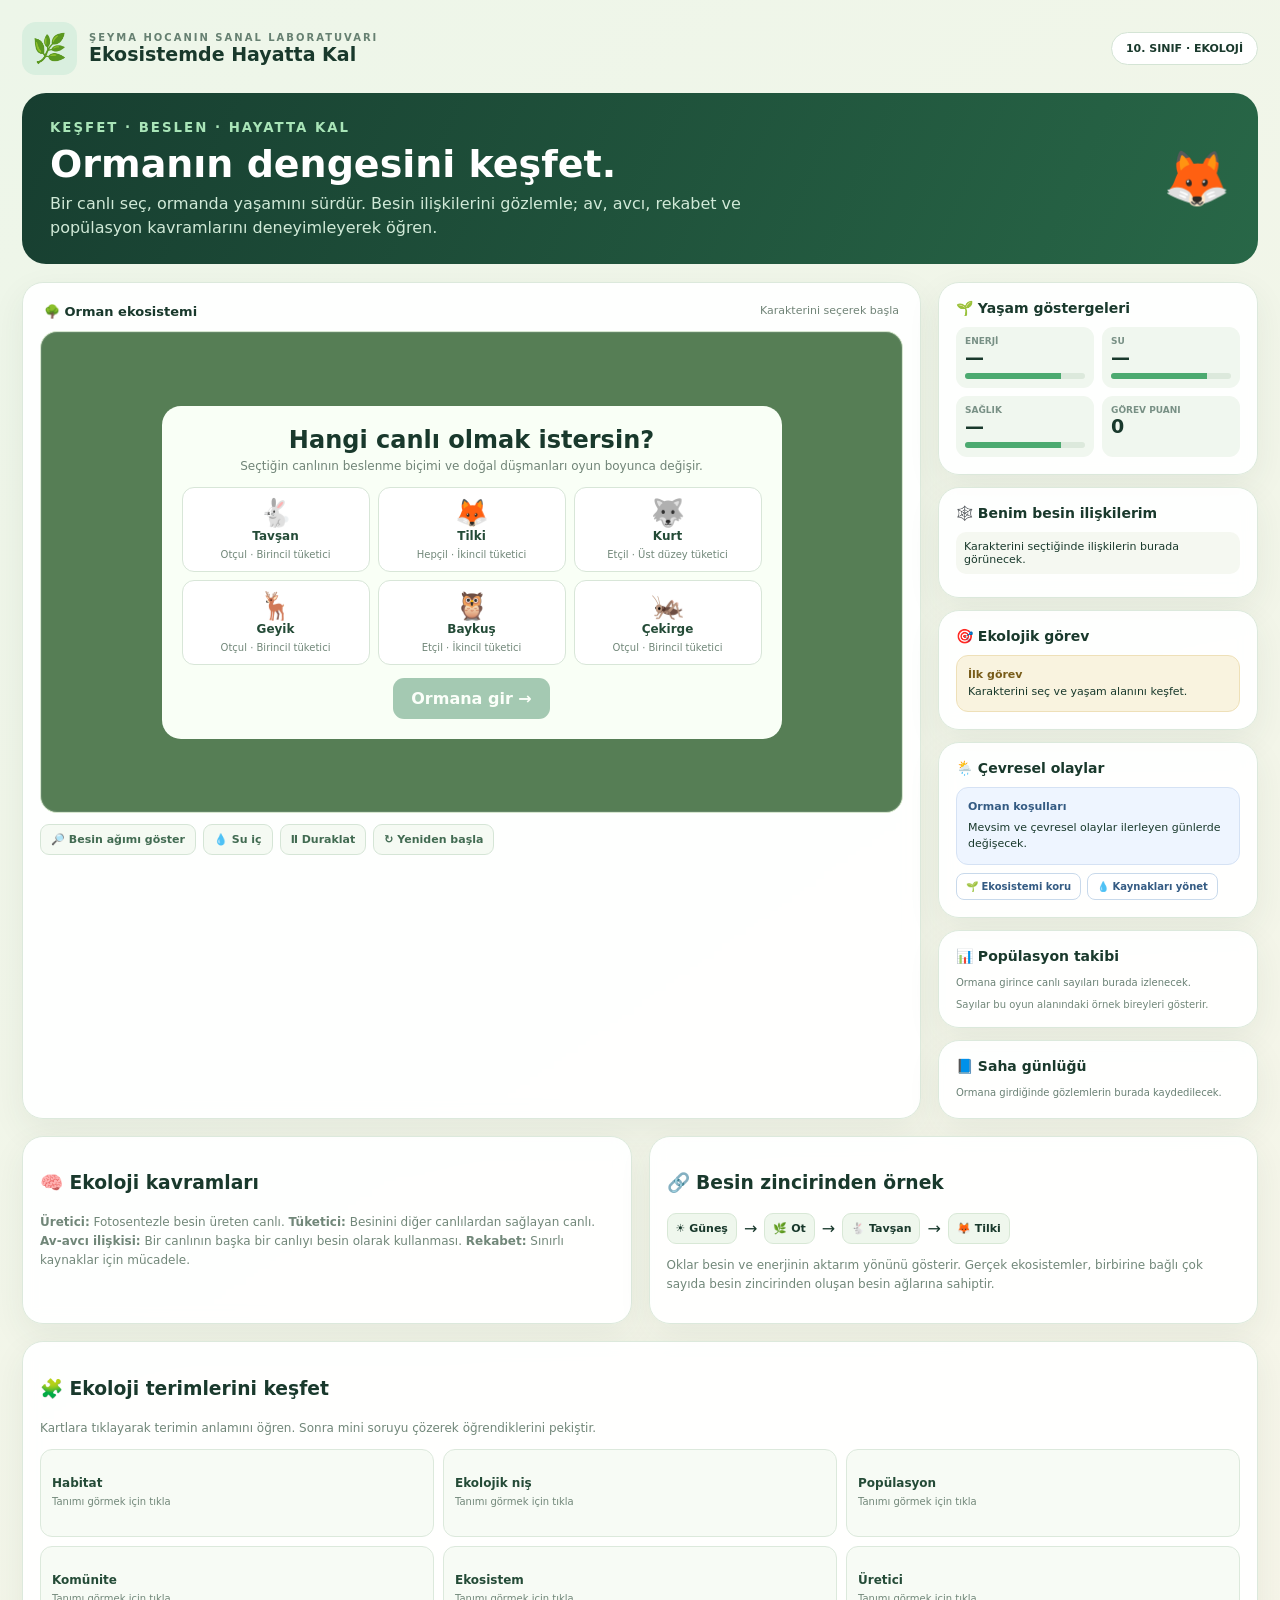
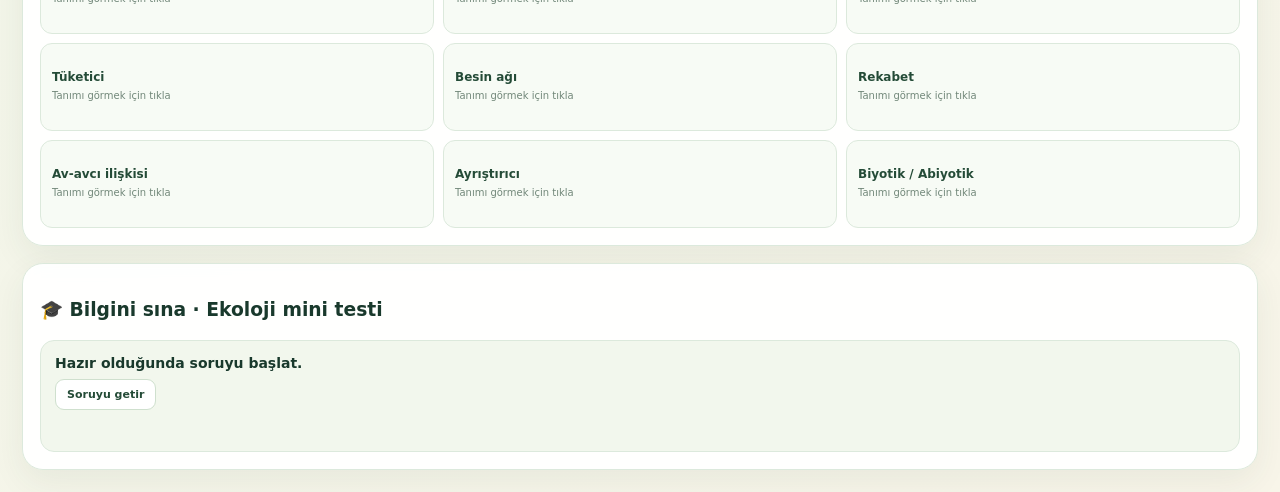
==== commit 564f8234: "Update ekoloji.html" ====
--- a/ekoloji.html
+++ b/ekoloji.html
@@ -7,8 +7,8 @@
 <section class="hero"><div><small>KEŞFET · BESLEN · HAYATTA KAL</small><h1>Ormanın dengesini keşfet.</h1><p>Bir canlı seç, ormanda yaşamını sürdür. Besin ilişkilerini gözlemle; av, avcı, rekabet ve popülasyon kavramlarını deneyimleyerek öğren.</p></div><span>🦊</span></section>
 <div class="layout"><main class="card"><div class="head"><b>🌳 Orman ekosistemi</b><span id="status">Karakterini seçerek başla</span></div><div class="stage"><canvas id="world"></canvas>
 <div class="overlay" id="chooser"><div class="chooser"><h2>Hangi canlı olmak istersin?</h2><p>Seçtiğin canlının beslenme biçimi ve doğal düşmanları oyun boyunca değişir.</p><div class="animals" id="animals"></div><button class="primary" id="start" disabled>Ormana gir →</button></div></div>
-<div class="hud hidden" id="hud"><span id="who">🐇 Tavşan</span><span id="day">1. GÜN</span><span id="score">0 XP</span></div><div class="hint hidden" id="hint">Tıkla: hedefe git · WASD / oklar · E: beslen · O: gözlemle</div><div class="pad hidden" id="pad"><button data-dir="up">▲</button><div><button data-dir="left">◀</button><button data-dir="down">▼</button><button data-dir="right">▶</button></div></div><div class="toast" id="toast"></div></div>
-<div class="actions"><button class="soft" id="food">🔎 Besin ağımı göster</button><button class="soft" id="pause">Ⅱ Duraklat</button><button class="soft" id="restart">↻ Yeniden başla</button></div></main>
+<div class="hud hidden" id="hud"><span id="who">🐇 Tavşan</span><span id="day">1. GÜN</span><span id="score">0 XP</span></div><div class="hint hidden" id="hint">Tıkla: hedefe git · WASD / oklar · E: beslen · Q: su iç · O: gözlemle</div><div class="pad hidden" id="pad"><button data-dir="up">▲</button><div><button data-dir="left">◀</button><button data-dir="down">▼</button><button data-dir="right">▶</button></div></div><div class="toast" id="toast"></div></div>
+<div class="actions"><button class="soft" id="food">🔎 Besin ağımı göster</button><button class="soft" id="drink">💧 Su iç</button><button class="soft" id="pause">Ⅱ Duraklat</button><button class="soft" id="restart">↻ Yeniden başla</button></div></main>
 <aside class="side"><section class="card"><h3>🌱 Yaşam göstergeleri</h3><div class="stats"><div class="stat"><small>ENERJİ</small><b id="energy">—</b><div class="bar"><i id="ebar"></i></div></div><div class="stat"><small>SU</small><b id="water">—</b><div class="bar"><i id="wbar"></i></div></div><div class="stat"><small>SAĞLIK</small><b id="health">—</b><div class="bar"><i id="hbar"></i></div></div><div class="stat"><small>GÖREV PUANI</small><b id="xp">0</b></div></div></section>
 <section class="card"><h3>🕸️ Benim besin ilişkilerim</h3><div id="relations" class="rel">Karakterini seçtiğinde ilişkilerin burada görünecek.</div></section><section class="card"><h3>🎯 Ekolojik görev</h3><div class="mission" id="mission"><b>İlk görev</b>Karakterini seç ve yaşam alanını keşfet.</div></section><section class="card"><h3>🌦️ Çevresel olaylar</h3><div class="event-card" id="eventCard"><b>Orman koşulları</b>Mevsim ve çevresel olaylar ilerleyen günlerde değişecek.</div><div class="event-actions"><button id="protectAction" disabled>🌱 Ekosistemi koru</button><button id="adaptAction" disabled>💧 Kaynakları yönet</button></div></section><section class="card"><h3>📊 Popülasyon takibi</h3><div id="populations" class="log">Ormana girince canlı sayıları burada izlenecek.</div><p style="font-size:10px;color:#718779;margin:8px 0 0">Sayılar bu oyun alanındaki örnek bireyleri gösterir.</p></section><section class="card"><h3>📘 Saha günlüğü</h3><div class="log" id="log">Ormana girdiğinde gözlemlerin burada kaydedilecek.</div></section></aside></div>
 <div class="bottom"><section class="card"><h3>🧠 Ekoloji kavramları</h3><p><b>Üretici:</b> Fotosentezle besin üreten canlı. <b>Tüketici:</b> Besinini diğer canlılardan sağlayan canlı. <b>Av-avcı ilişkisi:</b> Bir canlının başka bir canlıyı besin olarak kullanması. <b>Rekabet:</b> Sınırlı kaynaklar için mücadele.</p></section><section class="card"><h3>🔗 Besin zincirinden örnek</h3><div class="chain"><span class="node">☀️ Güneş</span>→<span class="node">🌿 Ot</span>→<span class="node">🐇 Tavşan</span>→<span class="node">🦊 Tilki</span></div><p>Oklar besin ve enerjinin aktarım yönünü gösterir. Gerçek ekosistemler, birbirine bağlı çok sayıda besin zincirinden oluşan besin ağlarına sahiptir.</p></section></div>
@@ -20,11 +20,11 @@
 <script>
 (()=>{"use strict";
 const A=[
-{id:"rabbit",n:"Tavşan",e:"🐇",diet:"Otçul",food:"Ot, yonca, filiz",pred:"Tilki, kurt, uygun koşullarda baykuş",eats:["Ot","Yonca","Filiz"],speed:2.8,role:"Birincil tüketici"},
-{id:"fox",n:"Tilki",e:"🦊",diet:"Hepçil",food:"Tavşan, fare, böcek, meyve",pred:"Kurt",eats:["Tavşan","Fare","Böcek","Meyve"],speed:3,role:"İkincil tüketici"},
+{id:"rabbit",n:"Tavşan",e:"🐇",diet:"Otçul",food:"Ot, yonca, filiz",pred:"Tilki, kurt",eats:["Ot","Yaprak","Meyve"],speed:2.8,role:"Birincil tüketici"},
+{id:"fox",n:"Tilki",e:"🦊",diet:"Hepçil",food:"Tavşan, fare, böcek, meyve",pred:"Kurt",eats:["Tavşan","Fare","Böcek","Çekirge","Meyve"],speed:3,role:"İkincil tüketici"},
 {id:"wolf",n:"Kurt",e:"🐺",diet:"Etçil",food:"Tavşan, geyik",pred:"Bu ekosistemde belirgin doğal avcısı yok",eats:["Tavşan","Geyik"],speed:3.1,role:"Üst düzey tüketici"},
-{id:"deer",n:"Geyik",e:"🦌",diet:"Otçul",food:"Ot, yaprak, filiz",pred:"Kurt",eats:["Ot","Yaprak","Filiz"],speed:2.7,role:"Birincil tüketici"},
-{id:"owl",n:"Baykuş",e:"🦉",diet:"Etçil",food:"Fare, böcek ve küçük kemirgenler",pred:"Daha büyük yırtıcılar (koşula bağlı)",eats:["Fare","Böcek"],speed:3,role:"İkincil tüketici"},
+{id:"deer",n:"Geyik",e:"🦌",diet:"Otçul",food:"Ot, yaprak, filiz",pred:"Kurt",eats:["Ot","Yaprak","Meyve"],speed:2.7,role:"Birincil tüketici"},
+{id:"owl",n:"Baykuş",e:"🦉",diet:"Etçil",food:"Çekirge, böcek ve küçük kemirgenler",pred:"Daha büyük yırtıcılar (koşula bağlı)",eats:["Çekirge","Böcek","Fare"],speed:3,role:"İkincil tüketici"},
 {id:"grass",n:"Çekirge",e:"🦗",diet:"Otçul",food:"Yaprak ve ot",pred:"Baykuş ve bazı fırsatçı avcılar",eats:["Yaprak","Ot"],speed:2.4,role:"Birincil tüketici"}];
 const $=id=>document.getElementById(id),c=$("world"),g=c.getContext("2d");let chosen=null,p=null,live=false,paused=false,score=0,day=1,t=0,last=0,plants=[],others=[],keys={},toastTimer,target=null,finalIndex=0,finalCorrect=0,finalQuestions=[],season="İlkbahar",eventState="normal",eventHandled={fire:false,drought:false,invasive:false,human:false},eventActions=0;
 function resize(){let r=c.getBoundingClientRect(),d=Math.min(devicePixelRatio||1,2);c.width=r.width*d;c.height=r.height*d;g.setTransform(c.width/1000,0,0,c.height/560,0,0)}new ResizeObserver(resize).observe(c);resize();
@@ -32,34 +32,33 @@
 const TERMS=[['Habitat','Bir canlının doğal olarak yaşadığı, beslenme ve barınma gibi ihtiyaçlarını karşıladığı ortam.'],['Ekolojik niş','Bir türün ekosistemdeki görevi, kaynakları kullanma biçimi ve diğer canlılarla ilişkileri.'],['Popülasyon','Belirli bir yerde ve zamanda yaşayan aynı türe ait bireylerin oluşturduğu topluluk.'],['Komünite','Belirli bir alanda yaşayan farklı türlere ait popülasyonların bütünü.'],['Ekosistem','Canlı topluluğu ile cansız çevrenin karşılıklı etkileşim içinde oluşturduğu sistem.'],['Üretici','Fotosentez gibi süreçlerle inorganik maddelerden organik besin üreten canlı.'],['Tüketici','Besinini diğer canlıları tüketerek sağlayan canlı.'],['Besin ağı','Ekosistemde birbirine bağlanan besin zincirlerinin oluşturduğu ilişkiler ağı.'],['Rekabet','Canlıların sınırlı kaynaklar için mücadele etmesi.'],['Av-avcı ilişkisi','Bir canlının (avcı), başka bir canlıyı (av) yakalayıp besin olarak kullanması.'],['Ayrıştırıcı','Ölü organizmaları ve atıkları parçalayarak maddelerin ekosisteme geri dönmesine katkı sağlayan canlı.'],['Biyotik / Abiyotik','Biyotik canlı bileşenler; abiyotik ise ışık, su, sıcaklık ve toprak gibi cansız çevre etmenleridir.']];
 const QUIZ=[{q:'Aynı ormanda yaşayan tüm geyiklerin oluşturduğu grup nedir?',a:['Popülasyon','Komünite','Ekosistem'],c:0,e:'Aynı türün aynı yerde ve zamanda yaşayan bireyleri popülasyondur.'},{q:'Bir canlının yaşadığı doğal çevre hangi terimle ifade edilir?',a:['Ekolojik niş','Habitat','Besin ağı'],c:1,e:'Habitat, canlının yaşadığı doğal ortamdır.'},{q:'Otların fotosentezle besin üretmesi onları hangi gruba sokar?',a:['Üretici','Tüketici','Ayrıştırıcı'],c:0,e:'Bitkiler fotosentezle organik besin ürettikleri için üreticidir.'},{q:'Birden fazla besin zincirinin birbirine bağlanmasıyla ne oluşur?',a:['Besin ağı','Popülasyon','Habitat'],c:0,e:'Besin ağı, ekosistemdeki beslenme bağlantılarının bütünüdür.'},{q:'Aynı kaynak için iki tilkinin mücadele etmesi hangi kavramdır?',a:['Mutualizm','Rekabet','Ayrıştırma'],c:1,e:'Sınırlı bir kaynak için mücadele rekabettir.'},{q:'Işık, su ve sıcaklık ekosistemin hangi bileşenleridir?',a:['Biyotik','Abiyotik','Tüketici'],c:1,e:'Işık, su ve sıcaklık cansız çevre etmenleri yani abiyotik faktörlerdir.'}];
 function forest(){g.fillStyle="#9fc887";g.fillRect(0,0,1000,560);let grad=g.createLinearGradient(0,0,0,560);grad.addColorStop(0,"#c5dda4");grad.addColorStop(1,"#709f61");g.fillStyle=grad;g.fillRect(0,0,1000,560);g.fillStyle="#a9ca8c";g.beginPath();g.ellipse(480,300,360,190,-.1,0,7);g.fill();g.fillStyle="#82c6c0";g.beginPath();g.moveTo(760,0);g.bezierCurveTo(670,130,900,220,790,350);g.bezierCurveTo(730,450,860,500,830,560);g.lineTo(1000,560);g.lineTo(1000,0);g.fill();for(let i=0;i<18;i++){let x=(i*83+20)%1000,y=70+(i%4)*105;g.fillStyle="#70543b";g.fillRect(x-4,y,8,33);for(let j=0;j<3;j++){g.fillStyle=["#2b7048","#347d4e","#438b55"][j];g.beginPath();g.arc(x+(j-1)*9,y-12-j*12,25,0,7);g.fill()}}g.font="bold 13px system-ui";g.fillStyle="#547d4d";g.fillText("AÇIK ÇAYIR",420,55);g.fillText("SU KENARI",850,80);for(let i=0;i<110;i++){let x=i*137%1000,y=i*83%560;g.strokeStyle="#d9e8a8";g.beginPath();g.moveTo(x,y);g.lineTo(x+2,y-5);g.stroke()}}
-function draw(){forest();if(season==="Yaz"){g.fillStyle="#f5c84b18";g.fillRect(0,0,1000,560)}else if(season==="Sonbahar"){g.fillStyle="#c878281c";g.fillRect(0,0,1000,560)}else if(season==="Kış"){g.fillStyle="#eaf5ff55";g.fillRect(0,0,1000,560)}if(eventState==="fire"){g.fillStyle="#ef6b3528";g.fillRect(0,0,1000,560);for(let i=0;i<7;i++){g.font="28px serif";g.fillText("🔥",80+i*130,90+(i%3)*120)}}if(eventState==="drought"){g.fillStyle="#d9a64b25";g.fillRect(0,0,1000,560)}plants.forEach(o=>{g.font="25px serif";g.textAlign="center";g.fillText(o.kind==="berry"?"🍓":o.kind==="leaf"?"🌿":"☘️",o.x,o.y)});others.forEach(o=>{g.font="28px serif";g.textAlign="center";g.fillText(o.a.e,o.x,o.y)});if(target&&p){g.strokeStyle="#fff";g.lineWidth=2;g.setLineDash([5,5]);g.beginPath();g.arc(target.x,target.y,13,0,Math.PI*2);g.stroke();g.setLineDash([])}if(p){g.save();g.shadowColor="#173c2c88";g.shadowBlur=14;g.fillStyle="#fff";g.beginPath();g.arc(p.x,p.y,31+Math.sin(Date.now()/150)*2,0,Math.PI*2);g.fill();g.strokeStyle="#f4c542";g.lineWidth=5;g.stroke();g.shadowBlur=0;g.font="46px serif";g.textAlign="center";g.textBaseline="middle";g.fillText(p.a.e,p.x,p.y);g.fillStyle="#173e30";g.font="bold 13px system-ui";g.fillText("SEN",p.x,p.y+43);g.restore()}}
-function seed(){plants=[];others=[];for(let i=0;i<30;i++)plants.push({x:rand(55,700),y:rand(100,520),kind:["grass","leaf","berry"][i%3]});["rabbit","rabbit","deer","fox","wolf","owl","grass","grass"].forEach(id=>{let a=A.find(x=>x.id===id);others.push({a,x:rand(80,900),y:rand(110,510),vx:rand(-1,1),vy:rand(-1,1),cool:rand(1,3)})})}
+function draw(){forest();if(season==="Yaz"){g.fillStyle="#f5c84b18";g.fillRect(0,0,1000,560)}else if(season==="Sonbahar"){g.fillStyle="#c878281c";g.fillRect(0,0,1000,560)}else if(season==="Kış"){g.fillStyle="#eaf5ff55";g.fillRect(0,0,1000,560)}if(eventState==="fire"){g.fillStyle="#ef6b3528";g.fillRect(0,0,1000,560);for(let i=0;i<7;i++){g.font="28px serif";g.fillText("🔥",80+i*130,90+(i%3)*120)}}if(eventState==="drought"){g.fillStyle="#d9a64b25";g.fillRect(0,0,1000,560)}plants.forEach(o=>{g.font="25px serif";g.textAlign="center";g.fillText(o.kind==="Meyve"?"🍓":o.kind==="Yaprak"?"🌿":"☘️",o.x,o.y)});others.forEach(o=>{g.font="28px serif";g.textAlign="center";g.fillText(o.a.e,o.x,o.y)});if(target&&p){g.strokeStyle="#fff";g.lineWidth=2;g.setLineDash([5,5]);g.beginPath();g.arc(target.x,target.y,13,0,Math.PI*2);g.stroke();g.setLineDash([])}if(p){g.save();g.shadowColor="#173c2c88";g.shadowBlur=14;g.fillStyle="#fff";g.beginPath();g.arc(p.x,p.y,31+Math.sin(Date.now()/150)*2,0,Math.PI*2);g.fill();g.strokeStyle="#f4c542";g.lineWidth=5;g.stroke();g.shadowBlur=0;g.font="46px serif";g.textAlign="center";g.textBaseline="middle";g.fillText(p.a.e,p.x,p.y);g.fillStyle="#173e30";g.font="bold 13px system-ui";g.fillText("SEN",p.x,p.y+43);g.restore()}}
+function seed(){plants=[];others=[];for(let i=0;i<30;i++)plants.push({x:rand(55,700),y:rand(100,520),kind:["Ot","Yaprak","Meyve"][i%3]});["rabbit","rabbit","deer","fox","wolf","owl","grass","grass"].forEach(id=>{let a=A.find(x=>x.id===id);others.push({a,x:rand(80,900),y:rand(110,510),vx:rand(-1,1),vy:rand(-1,1),cool:rand(1,3)})})}
 function toast(s){$("toast").textContent=s;$("toast").classList.add("show");clearTimeout(toastTimer);toastTimer=setTimeout(()=>$("toast").classList.remove("show"),1600)}
 function log(s){$("log").innerHTML="• "+s+"<br>"+$("log").innerHTML}
 function relations(){let a=p.a;$("relations").innerHTML=`<div>🍃 Besin kaynağı <strong>${a.food}</strong></div><div>⚠️ Doğal düşmanları <strong>${a.pred}</strong></div><div>🧭 Beslenme tipi <strong>${a.diet}</strong></div><div>🔬 Ekolojik rol <strong>${a.role}</strong></div>`}
 function populationText(){if(!live)return;const counts={};others.forEach(o=>counts[o.a.n]=(counts[o.a.n]||0)+1);const order=["Tavşan","Tilki","Kurt","Geyik","Baykuş","Çekirge"];$("populations").innerHTML=order.map(n=>`<div style="display:flex;justify-content:space-between;padding:3px 0"><span>${({Tavşan:"🐇",Tilki:"🦊",Kurt:"🐺",Geyik:"🦌",Baykuş:"🦉",Çekirge:"🦗"})[n]} ${n}</span><b>${(counts[n]||0)+(p&&p.a.n===n?1:0)}</b></div>`).join("")+`<small>Gün ${day} · Av-avcı etkileşimleri popülasyonları etkiler.</small>`}
 function predatorPrey(dt){if(!live||!p)return;others.forEach(pred=>{let prey=others.find(o=>o!==pred&&pred.a.eats.some(x=>x.toLocaleLowerCase("tr-TR").includes(o.a.n.toLocaleLowerCase("tr-TR"))));if(!prey)return;let d=Math.hypot(prey.x-pred.x,prey.y-pred.y);if(d<115){pred.x+=(prey.x-pred.x)/(d||1)*dt*18;pred.y+=(prey.y-pred.y)/(d||1)*dt*18;if(d<19){others.splice(others.indexOf(prey),1);pred.cool=rand(2,4);log(`${pred.a.n}, ${prey.a.n} ile beslendi. Av-avcı ilişkisi ve enerji aktarımı gözlemlendi.`);toast(`${pred.a.n} → ${prey.a.n}: av-avcı etkileşimi`);score+=5;}}});}
-function update(){if(!p)return;[["energy",p.energy],["water",p.water],["health",p.health]].forEach(([id,v])=>{$(id).textContent=Math.round(v)+"%";$(" "+id+"bar");$(id[0]+"bar").style.width=v+"%";$(id[0]+"bar").style.background=v<25?"#c75d4d":"#4caa70"});$("xp").textContent=score;$("score").textContent=score+" XP";$("day").textContent=day+". GÜN"}
-function setEvent(title,description,state){eventState=state;$("eventCard").innerHTML=`<b>${title}</b>${description}<div style="margin-top:5px;color:#58718a">Mevsim: ${season} · Gün: ${day}</div>`;$ ("protectAction").disabled=false;$("adaptAction").disabled=false;log("Çevresel olay: "+title+". "+description);toast(title)}
-function advanceEnvironment(){season=["İlkbahar","Yaz","Sonbahar","Kış","İlkbahar"][Math.min(day-1,4)];if(day===2&&!eventHandled.drought){eventHandled.drought=true;setEvent("☀️ Kuraklık","Yağış azaldı. Su kaynakları ve bitkisel üretim azalıyor. Su kaybın hızlanıyor.","drought");p.water=Math.max(0,p.water-12);plants.splice(0,Math.min(7,plants.length));}
-else if(day===3&&!eventHandled.fire){eventHandled.fire=true;setEvent("🔥 Orman yangını","Yangın bazı bitkileri ve habitatları etkiliyor. Bitkisel besinler azalıyor; canlılar yaşam alanı kaybediyor.","fire");plants.splice(0,Math.min(10,plants.length));others.splice(0,Math.min(2,others.length));}
-else if(day===4&&!eventHandled.invasive){eventHandled.invasive=true;setEvent("🦗 İstilacı tür","Ekosisteme hızla yayılan yabancı bir tür kaynaklar için yerli türlerle rekabet ediyor. Bu modelde çekirge sayısı artıyor.","invasive");for(let i=0;i<4;i++){let a=A.find(x=>x.id==="grass");others.push({a,x:rand(70,930),y:rand(100,510),vx:rand(-1,1),vy:rand(-1,1),cool:rand(1,3)})}}
-else if(day===5&&!eventHandled.human){eventHandled.human=true;setEvent("🏕️ İnsan etkisi","Ormanda yol açılması ve atık bırakılması habitatı parçalar, canlıları rahatsız eder. Kaynakları korumak için doğru karar ver.","human");plants.splice(0,Math.min(4,plants.length));}
-else{$("eventCard").innerHTML=`<b>🌿 ${season} mevsimi</b>Orman koşulları değişiyor. Canlıların su, besin ve barınma ihtiyaçlarını gözlemle.<div style="margin-top:5px;color:#58718a">Gün: ${day} · Çevresel olay bekleniyor</div>`;eventState="normal";$ ("protectAction").disabled=true;$("adaptAction").disabled=true;}}
-function protectEnvironment(){if(!live||paused)return;if(eventActions>=2){toast("Bu oyunda iki çevre koruma müdahalesi kullanıldı.");return}eventActions++;score+=10;if(eventState==="fire"){for(let i=0;i<5;i++)plants.push({x:rand(60,700),y:rand(100,520),kind:"grass"});log("Yangın sonrası yeniden bitkilendirme yapıldı. Habitatın iyileşmesine katkı sağlandı.");toast("Yeniden bitkilendirme · +10 XP")}else if(eventState==="invasive"){let n=others.filter(o=>o.a.id==="grass").length;others=others.filter(o=>o.a.id!=="grass");log("İstilacı türün yayılımı kontrol altına alındı. Popülasyon yönetimi uygulandı.");toast("Yayılım kontrolü · +10 XP")}else if(eventState==="human"){for(let i=0;i<4;i++)plants.push({x:rand(60,700),y:rand(100,520),kind:"leaf"});log("Habitat koruma alanı oluşturuldu; bitkiler yeniden eklendi.");toast("Habitat korundu · +10 XP")}else{score+=0;toast("Önce çevresel bir olayın başlamasını bekle.");eventActions--;return}update();populationText()}
-function adaptEnvironment(){if(!live||paused)return;if(eventActions>=2){toast("Bu oyunda iki çevre koruma müdahalesi kullanıldı.");return}if(eventState==="drought"){p.water=Math.min(100,p.water+25);for(let i=0;i<4;i++)plants.push({x:rand(60,700),y:rand(100,520),kind:"grass"});log("Su tasarrufu ve su kaynağını dikkatli kullanma uygulandı. Su seviyesi iyileşti.");toast("Su yönetimi başarılı · +10 XP")}else if(eventState==="human"){p.health=Math.min(100,p.health+10);log("Atıklar toplanıp yaşam alanı temizlendi. İnsan etkisi azaltıldı.");toast("Temizlik çalışması · +10 XP")}else{toast("Bu olay için şu anda kaynak yönetimi uygulanamıyor.");return}eventActions++;score+=10;update();populationText()}
-function start(){p={a:chosen,x:500,y:285,energy:88,water:90,health:100,feeds:0,observed:[]};target=null;keys={};seed();live=true;paused=false;score=0;day=1;t=0;season="İlkbahar";eventState="normal";eventHandled={fire:false,drought:false,invasive:false,human:false};eventActions=0;$ ("protectAction").disabled=true;$("adaptAction").disabled=true;$("eventCard").innerHTML="<b>🌱 İlkbahar</b>Orman dengeli. İlerleyen günlerde çevresel olaylarla karşılaşacaksın.";$("finalModal").classList.add("hidden");$("chooser").classList.add("hidden");$("hud").classList.remove("hidden");$("hint").classList.remove("hidden");$("pad").classList.remove("hidden");$("who").textContent=chosen.e+" "+chosen.n;relations();$("mission").innerHTML="<b>Görev 1 · Beslenme</b>Yakındaki uygun besin kaynağına yaklaş ve E tuşuna bas.";log(`${chosen.n} olarak ormana girdin. Sen bir ${chosen.role.toLowerCase()} canlısın.`);$("status").textContent=chosen.diet+" · "+chosen.role;update();populationText();toast("Ormana hoş geldin!")}
-function nearest(){let pool=p.a.diet==="Otçul"?plants:plants.concat(others.filter(o=>o.a.n!=="")) ,best=null,d=1e9;pool.forEach(o=>{let n=Math.hypot(o.x-p.x,o.y-p.y);if(n<d){d=n;best=o}});return {best,d}}
-function observe(){if(!live||paused||!p)return;let near=null,dist=1e9;others.forEach(o=>{let d=Math.hypot(o.x-p.x,o.y-p.y);if(d<dist){dist=d;near=o}});if(!near||dist>95){toast("Gözlem için bir canlıya yaklaş.");return}let key=near.a.id;if(!p.observed)p.observed=[];if(p.observed.includes(key)){toast(near.a.n+" canlısını zaten gözlemledin.");return}p.observed.push(key);score+=10;let concept=near.a.id===p.a.id?"Popülasyon":near.a.diet===p.a.diet?"Ekolojik niş ve kaynak kullanımı":"Komünite";log(near.a.n+" gözlemlendi. Bu gözlem "+concept+" kavramıyla ilişkilendirildi. +10 XP");toast(near.a.n+" gözlemlendi · "+concept+" · +10 XP");update()}
-function eat(){if(!live||paused)return;let n=nearest();if(!n.best||n.d>58){toast("Besine yaklaşmak için hareket et.");return}let o=n.best;if(o.a){if(!p.a.eats.includes(o.a.n)){toast("Bu canlı senin besin listen içinde değil.");return}others.splice(others.indexOf(o),1);p.energy=Math.min(100,p.energy+24);score+=15;log(`${o.a.n}, ${p.a.n} tarafından tüketildi. Av-avcı ilişkisi gözlemlendi.`)}else{plants.splice(plants.indexOf(o),1);p.energy=Math.min(100,p.energy+19);score+=10;log(`${p.a.n}, bitkisel besinle beslendi.`)}p.feeds++;log("Besinle alınan kimyasal enerji, canlının yaşamsal faaliyetlerinde kullanılır; enerjinin bir bölümü ısı olarak çevreye aktarılır.");if(p.feeds===1)$("mission").innerHTML="<b>Görev tamamlandı ✓</b>Besin buldun. Enerji, canlılığın sürdürülmesi için gereklidir. Sonraki görev: çevrendeki canlıları gözlemle.";update();toast("Beslendin!")}
+function updateMission(){if(!p)return;let food=p.feeds>=1,water=(p.drinks||0)>=1,seen=p.observed.length>=2;$("mission").innerHTML=`<b>Keşif görevlerin</b><div>${food?"✅":"⬜"} Türüne uygun besin bul (${p.feeds}/1)</div><div>${water?"✅":"⬜"} Dere kenarından su iç (${p.drinks||0}/1)</div><div>${seen?"✅":"⬜"} En az 2 farklı canlı gözlemle (${p.observed.length}/2)</div><div>${eventActions>0?"✅":"⬜"} Bir çevresel olayda karar ver</div>`}function update(){if(!p)return;[["energy",p.energy],["water",p.water],["health",p.health]].forEach(([id,v])=>{$(id).textContent=Math.round(v)+"%";$(" "+id+"bar");$(id[0]+"bar").style.width=v+"%";$(id[0]+"bar").style.background=v<25?"#c75d4d":"#4caa70"});$("xp").textContent=score;$("score").textContent=score+" XP";$("day").textContent=day+". GÜN";updateMission()}
+function setEvent(title,description,state){eventState=state;let options="";if(state==="human")options=`<div class="event-actions"><button data-choice="road">🛣️ Yol ve tesis</button><button data-choice="protected">🌳 Koruma alanı</button><button data-choice="cleanup">🧹 Atık temizliği</button></div>`;else if(state==="drought")options=`<div class="event-actions"><button data-choice="water">💧 Su tasarrufu</button><button data-choice="plants">🌱 Yerel bitkileri koru</button></div>`;else if(state==="fire")options=`<div class="event-actions"><button data-choice="restore">🌿 Habitatı onar</button><button data-choice="shelter">🪵 Canlılara sığınak oluştur</button></div>`;else if(state==="invasive")options=`<div class="event-actions"><button data-choice="monitor">🔎 İzle ve yayılımı ölç</button><button data-choice="restore">🌱 Yerli türleri destekle</button></div>`;$ ("eventCard").innerHTML=`<b>${title}</b>${description}<div style="margin-top:5px;color:#58718a">Mevsim: ${season} · Gün: ${day}</div>${options}`;$ ("protectAction").disabled=true;$ ("adaptAction").disabled=true;log("Çevresel olay: "+title+". Kararını ver ve sonucunu gözlemle.");toast(title)}
+function applyChoice(choice){if(!live||paused)return;let msg="";if(eventState==="human"){if(choice==="road"){plants.splice(0,Math.min(12,plants.length));others.splice(0,Math.min(2,others.length));p.health=Math.max(0,p.health-8);msg="Yol ve tesis yapımını seçtin. Habitat parçalandı, bitkisel kaynaklar ve bazı canlıların yaşam alanı azaldı. Habitat parçalanması yaşandı."}else if(choice==="protected"){for(let i=0;i<8;i++)plants.push({x:rand(60,700),y:rand(100,520),kind:"Yaprak"});score+=15;msg="Koruma alanı oluşturmayı seçtin. Yaşam alanının bir bölümü korundu, üreticilerin bulunduğu alan genişledi."}else if(choice==="cleanup"){p.health=Math.min(100,p.health+12);score+=10;msg="Atıkları temizlemeyi seçtin. Kirlilik baskısı azaldı; canlıların yaşam alanı iyileşti."}}
+else if(eventState==="drought"){if(choice==="water"){p.water=Math.min(100,p.water+30);score+=10;msg="Su tasarrufu yaptın. Su kaybını azalttın ve mevcut kaynağı daha verimli kullandın."}else if(choice==="plants"){for(let i=0;i<5;i++)plants.push({x:rand(60,700),y:rand(100,520),kind:"Ot"});score+=10;msg="Kuraklığa dayanıklı yerel bitkileri korudun. Üreticilerin devamlılığına katkı sağladın."}}
+else if(eventState==="fire"){if(choice==="restore"){for(let i=0;i<8;i++)plants.push({x:rand(60,700),y:rand(100,520),kind:"Ot"});score+=10;msg="Yangın sonrası habitatı onardın ve bitkilerin yeniden gelişmesine katkı sağladın."}else if(choice==="shelter"){p.health=Math.min(100,p.health+8);score+=10;msg="Canlılar için sığınak alanı oluşturdun. Barınma olanağını artırdın."}}
+else if(eventState==="invasive"){if(choice==="monitor"){score+=10;msg="İstilacı türü izlemeyi seçtin. Popülasyon büyüklüğünü takip etmek, kontrol planı hazırlamak için veri sağlar."}else if(choice==="restore"){for(let i=0;i<5;i++)plants.push({x:rand(60,700),y:rand(100,520),kind:"Yaprak"});score+=10;msg="Yerli bitkileri destekledin. Yerel türlerin kaynaklara erişimini güçlendirdin."}}
+if(!msg)return;eventActions++;log(msg);toast("Seçiminin sonucu uygulandı");$("eventCard").innerHTML=`<b>Kararının sonucu</b>${msg}<div style="margin-top:6px;color:#58718a">Bu olay için karar verdin. Sonuçlar popülasyon ve kaynaklara yansıyacak.</div>`;eventState="resolved";update();populationText()}
+function start(){p={a:chosen,x:500,y:285,energy:88,water:100,health:100,feeds:0,drinks:0,observed:[]};target=null;keys={};seed();live=true;paused=false;score=0;day=1;t=0;season="İlkbahar";eventState="normal";eventHandled={fire:false,drought:false,invasive:false,human:false};eventActions=0;$ ("protectAction").disabled=true;$("adaptAction").disabled=true;$("eventCard").innerHTML="<b>🌱 İlkbahar</b>Orman dengeli. İlerleyen günlerde çevresel olaylarla karşılaşacaksın.";$("finalModal").classList.add("hidden");$("chooser").classList.add("hidden");$("hud").classList.remove("hidden");$("hint").classList.remove("hidden");$("pad").classList.remove("hidden");$("who").textContent=chosen.e+" "+chosen.n;relations();$("mission").innerHTML="<b>Keşif görevlerin</b>Beslen, dere kenarından su iç, iki canlıyı gözlemle ve çevresel olaylarda karar ver.";log(`${chosen.n} olarak ormana girdin. Sen bir ${chosen.role.toLowerCase()} canlısın.`);$("status").textContent=chosen.diet+" · "+chosen.role;update();populationText();toast("Ormana hoş geldin!")}
+function nearest(){let pool=plants.filter(o=>p.a.eats.includes(o.kind)).concat(others.filter(o=>p.a.eats.includes(o.a.n))),best=null,d=1e9;pool.forEach(o=>{let n=Math.hypot(o.x-p.x,o.y-p.y);if(n<d){d=n;best=o}});return {best,d}}
+function observe(){if(!live||paused||!p)return;let near=null,dist=1e9;others.forEach(o=>{let d=Math.hypot(o.x-p.x,o.y-p.y);if(d<dist){dist=d;near=o}});if(!near||dist>95){toast("Gözlem için bir canlıya yaklaş.");return}let key=near.a.id;if(!p.observed)p.observed=[];if(p.observed.includes(key)){toast(near.a.n+" canlısını zaten gözlemledin.");return}p.observed.push(key);score+=10;updateMission();let concept=near.a.id===p.a.id?"Popülasyon":near.a.diet===p.a.diet?"Ekolojik niş ve kaynak kullanımı":"Komünite";log(near.a.n+" gözlemlendi. Bu gözlem "+concept+" kavramıyla ilişkilendirildi. +10 XP");toast(near.a.n+" gözlemlendi · "+concept+" · +10 XP");update()}
+function drink(){if(!live||paused||!p)return; if(p.x<735){toast("Su kenarına git: haritanın sağ tarafındaki mavi dere.");return} if(p.water>=96){toast("Susuz değilsin. Suyunu dikkatli kullan!");return} p.water=Math.min(100,p.water+42);p.drinks=(p.drinks||0)+1;p.health=Math.min(100,p.health+3);score+=5;log("Su kenarından su içtin. Su ihtiyacını karşıladın; abiyotik bir faktör olan suyun yaşamsal önemini gözlemledin. +5 XP");toast("Su içtin · +42 su · +5 XP");update()}
+function eat(){if(!live||paused)return;let n=nearest();if(!n.best||n.d>58){toast("Besine yaklaşmak için hareket et.");return}let o=n.best;if(o.a){if(!p.a.eats.includes(o.a.n)){toast("Bu canlı senin besin listen içinde değil.");return}others.splice(others.indexOf(o),1);p.energy=Math.min(100,p.energy+24);score+=15;log(`${o.a.n}, ${p.a.n} tarafından tüketildi. Av-avcı ilişkisi gözlemlendi.`)}else{plants.splice(plants.indexOf(o),1);p.energy=Math.min(100,p.energy+19);score+=10;log(`${p.a.n}, bitkisel besinle beslendi.`)}p.feeds++;updateMission();log("Besinle alınan kimyasal enerji, canlının yaşamsal faaliyetlerinde kullanılır; enerjinin bir bölümü ısı olarak çevreye aktarılır.");if(p.feeds===1)$("mission").innerHTML="<b>Görev tamamlandı ✓</b>Besin buldun. Enerji, canlılığın sürdürülmesi için gereklidir. Sonraki görev: çevrendeki canlıları gözlemle.";update();toast("Beslendin!")}
 function finishGame(reason){if(!live)return;live=false;paused=true;keys={};target=null;$('pause').textContent='Ⅱ Duraklat';$('status').textContent='Görev tamamlandı';$('finalTitle').textContent=reason==='survived'?'🏆 Beş günlük görev tamamlandı':'🌱 Yaşam döngüsü sona erdi';$('finalIntro').textContent=reason==='survived'?'Ormanda beş günü tamamladın. Son aşama: 5 soruluk ekoloji sınavı.':'Bu denemede yaşamını sürdüremedin. Yine de öğrendiklerini sınayabilirsin.';finalQuestions=[...QUIZ].sort(()=>Math.random()-.5).slice(0,5);finalIndex=0;finalCorrect=0;showFinalQuestion();$('finalModal').classList.remove('hidden');log(reason==='survived'?'Beş günlük yaşam görevi tamamlandı. Final sınavı başladı.':'Canlının sağlık değeri sıfırlandı. Final değerlendirmesi başladı.')}
 function showFinalQuestion(){let q=finalQuestions[finalIndex];$('finalBody').innerHTML=`<div class="quiz"><small style="color:#668071;font-weight:900">SORU ${finalIndex+1} / 5 · DOĞRU: ${finalCorrect}</small><h4>${q.q}</h4><div class="answers" id="finalAnswers">${q.a.map((a,i)=>`<button data-i="${i}">${a}</button>`).join('')}</div><div class="feedback" id="finalFeedback">Bir cevap seç.</div></div>`;$('finalBody').querySelectorAll('button').forEach(b=>b.onclick=()=>{if(b.disabled)return;let ok=Number(b.dataset.i)===q.c;$('finalBody').querySelectorAll('button').forEach(x=>x.disabled=true);if(ok)finalCorrect++;$('finalFeedback').textContent=(ok?'✓ Doğru! ':'✗ Doğru cevap: '+q.a[q.c]+'. ')+q.e;let next=document.createElement('button');next.className='primary';next.textContent=finalIndex===4?'Sonuçları gör':'Sonraki soru →';next.onclick=()=>{finalIndex++;if(finalIndex<5)showFinalQuestion();else showFinalResult()};$('finalBody').appendChild(next)})}
-function showFinalResult(){let tasks=[['En az bir kez beslendin',p&&p.feeds>=1],['En az üç farklı canlı gözlemledin',p&&p.observed.length>=3],['Beş oyun gününü tamamladın',day>=6],['Final sınavında en az 4 doğru yaptın',finalCorrect>=4]];let completed=tasks.filter(x=>x[1]).length;let win=completed===4;$('finalTitle').textContent=win?'🌟 Ekolojik Kahraman!':'🌿 Orman Kaşifi';$('finalIntro').textContent=win?'Tüm görevleri tamamladın. Ekolojik dengeyi anlamak için harika bir keşif yaptın.':'Bu kez tüm hedeflere ulaşamadın. Raporunu incele ve yeni bir canlıyla tekrar dene.';$('finalBody').innerHTML=`<div class="stats">${tasks.map(x=>`<div class="stat"><small>${x[0]}</small><b>${x[1]?'✓ Tamamlandı':'○ Eksik'}</b></div>`).join('')}</div><div class="mission" style="margin-top:12px"><b>Final puanın: ${finalCorrect}/5 · Oyun puanın: ${score} XP</b>${win?'Tebrikler! Orman ekosisteminde yaşam, beslenme ve canlılar arası ilişkileri başarıyla keşfettin.':'Başarı için beslenme, gözlem, hayatta kalma ve bilgi görevlerinin tamamını yerine getirmelisin.'}</div><button class="primary" id="playAgain">Yeni oyun başlat ↻</button>`;$('playAgain').onclick=()=>{$('finalModal').classList.add('hidden');$('restart').click()}}
-function step(dt){if(!live||paused)return;let dx=(keys.ArrowRight||keys.d||keys.right?1:0)-(keys.ArrowLeft||keys.a||keys.left?1:0),dy=(keys.ArrowDown||keys.s||keys.down?1:0)-(keys.ArrowUp||keys.w||keys.up?1:0);if(dx||dy){target=null;let l=Math.hypot(dx,dy);p.x=Math.max(30,Math.min(970,p.x+dx/l*p.a.speed*dt*60*1.8));p.y=Math.max(70,Math.min(530,p.y+dy/l*p.a.speed*dt*60*1.8))}else if(target){let vx=target.x-p.x,vy=target.y-p.y,d=Math.hypot(vx,vy);if(d<7)target=null;else{p.x+=vx/d*Math.min(d,p.a.speed*dt*60*1.8);p.y+=vy/d*Math.min(d,p.a.speed*dt*60*1.8)}}p.energy=Math.max(0,p.energy-.012*dt*60);p.water=Math.max(0,p.water-.007*dt*60);if(p.energy<10||p.water<10)p.health=Math.max(0,p.health-.025*dt*60);others.forEach(o=>{o.cool-=dt;if(o.cool<=0){o.vx=rand(-1,1);o.vy=rand(-1,1);o.cool=rand(1,3)}o.x=Math.max(25,Math.min(975,o.x+o.vx*dt*25));o.y=Math.max(65,Math.min(535,o.y+o.vy*dt*25))});predatorPrey(dt);t+=dt;if(t>45){t=0;day++;p.water=Math.max(0,p.water-1);advanceEnvironment();if(day>=6){populationText();update();finishGame("survived");return}
+function showFinalResult(){let tasks=[['Türüne uygun besin buldun',p&&p.feeds>=1],['Dere kenarından su içtin',p&&(p.drinks||0)>=1],['En az iki farklı canlı gözlemledin',p&&p.observed.length>=2],['Bir çevresel olayda karar verdin',eventActions>=1],['Beş oyun gününü tamamladın',day>=6],['Final sınavında en az 4 doğru yaptın',finalCorrect>=4]];let completed=tasks.filter(x=>x[1]).length;let win=completed===4;$('finalTitle').textContent=win?'🌟 Ekolojik Kahraman!':'🌿 Orman Kaşifi';$('finalIntro').textContent=win?'Tüm görevleri tamamladın. Ekolojik dengeyi anlamak için harika bir keşif yaptın.':'Bu kez tüm hedeflere ulaşamadın. Raporunu incele ve yeni bir canlıyla tekrar dene.';$('finalBody').innerHTML=`<div class="stats">${tasks.map(x=>`<div class="stat"><small>${x[0]}</small><b>${x[1]?'✓ Tamamlandı':'○ Eksik'}</b></div>`).join('')}</div><div class="mission" style="margin-top:12px"><b>Final puanın: ${finalCorrect}/5 · Oyun puanın: ${score} XP</b>${win?'Tebrikler! Orman ekosisteminde yaşam, beslenme ve canlılar arası ilişkileri başarıyla keşfettin.':'Başarı için beslenme, gözlem, hayatta kalma ve bilgi görevlerinin tamamını yerine getirmelisin.'}</div><button class="primary" id="playAgain">Yeni oyun başlat ↻</button>`;$('playAgain').onclick=()=>{$('finalModal').classList.add('hidden');$('restart').click()}}
+function step(dt){if(!live||paused)return;let dx=(keys.ArrowRight||keys.d||keys.right?1:0)-(keys.ArrowLeft||keys.a||keys.left?1:0),dy=(keys.ArrowDown||keys.s||keys.down?1:0)-(keys.ArrowUp||keys.w||keys.up?1:0);if(dx||dy){target=null;let l=Math.hypot(dx,dy);p.x=Math.max(30,Math.min(970,p.x+dx/l*p.a.speed*dt*60*1.8));p.y=Math.max(70,Math.min(530,p.y+dy/l*p.a.speed*dt*60*1.8))}else if(target){let vx=target.x-p.x,vy=target.y-p.y,d=Math.hypot(vx,vy);if(d<7)target=null;else{p.x+=vx/d*Math.min(d,p.a.speed*dt*60*1.8);p.y+=vy/d*Math.min(d,p.a.speed*dt*60*1.8)}}p.energy=Math.max(0,p.energy-.006*dt*60);p.water=Math.max(0,p.water-.0022*dt*60);if(p.energy<10||p.water<10)p.health=Math.max(0,p.health-.025*dt*60);others.forEach(o=>{o.cool-=dt;if(o.cool<=0){o.vx=rand(-1,1);o.vy=rand(-1,1);o.cool=rand(1,3)}o.x=Math.max(25,Math.min(975,o.x+o.vx*dt*25));o.y=Math.max(65,Math.min(535,o.y+o.vy*dt*25))});predatorPrey(dt);t+=dt;if(t>45){t=0;day++;advanceEnvironment();if(day>=6){populationText();update();finishGame("survived");return}
 // Basit popülasyon modeli: kaynak yeterliyse otçul bireylerin sayısı zamanla artabilir.
 if(day%2===0&&plants.length>8&&others.filter(o=>o.a.diet==="Otçul").length<8){let herb=A.filter(a=>a.diet==="Otçul");let a=herb[Math.floor(Math.random()*herb.length)];others.push({a,x:rand(70,930),y:rand(100,510),vx:rand(-1,1),vy:rand(-1,1),cool:rand(1,3)});log(`Bitkisel kaynaklar yeterli olduğu için ${a.n} popülasyonuna yeni birey eklendi (basitleştirilmiş model).`);}}let predatorNames=p.a.pred.split(/,| ve | veya /i).map(n=>n.trim().toLocaleLowerCase("tr-TR"));let threat=others.find(o=>predatorNames.some(n=>n.includes(o.a.n.toLocaleLowerCase("tr-TR")))&&Math.hypot(o.x-p.x,o.y-p.y)<27);if(threat)p.health=Math.max(0,p.health-.12);if(p.health<=0){$("mission").innerHTML="<b>Yaşam döngüsü sona erdi.</b> Kaynaklara erişim ve avcı baskısı hayatta kalmayı etkiler.";toast("Oyun sona erdi.");finishGame("failed");return}populationText();update()}
 function loop(now){let dt=Math.min(.04,(now-last)/1000||0);last=now;step(dt);draw();requestAnimationFrame(loop)}
 $("termGrid").innerHTML=TERMS.map((v,i)=>`<button class="term" data-term="${i}"><b>${v[0]}</b><span>Tanımı görmek için tıkla</span></button>`).join("");$("termGrid").querySelectorAll("button").forEach(b=>b.onclick=()=>{let v=TERMS[Number(b.dataset.term)];b.querySelector("span").textContent=v[1];b.style.background="#e9f5e8";log("Yeni kavram öğrenildi: "+v[0])});function loadQuiz(){let q=QUIZ[Math.floor(Math.random()*QUIZ.length)];$("quizQuestion").textContent=q.q;$("quizFeedback").textContent="Bir cevap seç.";$("quizAnswers").innerHTML=q.a.map((v,i)=>`<button data-answer="${i}">${v}</button>`).join("");$("quizAnswers").querySelectorAll("button").forEach(b=>b.onclick=()=>{if(b.disabled)return;let ok=Number(b.dataset.answer)===q.c;$("quizAnswers").querySelectorAll("button").forEach(x=>x.disabled=true);$("quizFeedback").textContent=(ok?"✓ Doğru! ":"✗ Doğru cevap: "+q.a[q.c]+". ")+q.e;if(ok){score+=20;update();log("Mini testte doğru cevap: "+q.a[q.c]+". +20 XP");toast("+20 XP · Bilgi görevi tamamlandı")}})}$("startQuiz").onclick=loadQuiz;
-$("animals").innerHTML=A.map(a=>`<button class="animal" data-id="${a.id}"><i>${a.e}</i><b>${a.n}</b><small>${a.diet} · ${a.role}</small></button>`).join("");$("animals").querySelectorAll("button").forEach(b=>b.onclick=()=>{chosen=A.find(a=>a.id===b.dataset.id);$("animals").querySelectorAll("button").forEach(x=>x.classList.toggle("sel",x===b));$("start").disabled=false});$("start").onclick=start;function showFoodWeb(){if(!p){toast("Önce bir canlı seçip ormana gir.");return}const nodes=[{id:"sun",e:"☀️",n:"Güneş",r:"Enerji kaynağı"},{id:"plant",e:"🌿",n:"Ot / yaprak",r:"Üretici"},{id:"grass",e:"🦗",n:"Çekirge",r:"Birincil tüketici"},{id:"rabbit",e:"🐇",n:"Tavşan",r:"Birincil tüketici"},{id:"deer",e:"🦌",n:"Geyik",r:"Birincil tüketici"},{id:"owl",e:"🦉",n:"Baykuş",r:"Etçil tüketici"},{id:"fox",e:"🦊",n:"Tilki",r:"Hepçil tüketici"},{id:"wolf",e:"🐺",n:"Kurt",r:"Üst düzey tüketici"}];$("webGrid").innerHTML=nodes.map(n=>`<div class="web-node ${p.a.id===n.id?"selected":""}"><em>${n.e}</em>${n.n}<small>${n.r}</small></div>`).join("");const links=["☀️ Güneş → 🌿 Üreticiler (ışık enerjisi)","🌿 Ot / yaprak → 🦗 Çekirge","🌿 Ot / yaprak → 🐇 Tavşan","🌿 Ot / yaprak → 🦌 Geyik","🦗 Çekirge → 🦉 Baykuş","🐇 Tavşan → 🦊 Tilki","🐇 Tavşan → 🐺 Kurt","🦌 Geyik → 🐺 Kurt"];$("webDetails").innerHTML=links.map(x=>`<div class="web-link">${x}</div>`).join("")+`<div class="web-link"><b>Sen: ${p.a.e} ${p.a.n}</b> · Beslenme tipi: ${p.a.diet} · Ekolojik rol: ${p.a.role}</div>`;$("foodModal").classList.remove("hidden");log("Orman besin ağı açıldı ve incelendi.")}$("food").onclick=showFoodWeb;$("closeFood").onclick=()=>$("foodModal").classList.add("hidden");$("foodModal").addEventListener("click",e=>{if(e.target.id==="foodModal")$("foodModal").classList.add("hidden")});window.addEventListener("keydown",e=>{if(e.key==="Escape")$("foodModal").classList.add("hidden")});$("pause").onclick=()=>{if(live){paused=!paused;$("pause").textContent=paused?"▶ Devam et":"Ⅱ Duraklat";$("status").textContent=paused?"Oyun duraklatıldı":"Orman ekosistemi"}};$("protectAction").onclick=protectEnvironment;$("adaptAction").onclick=adaptEnvironment;$("restart").onclick=()=>{$("eventCard").innerHTML="<b>Orman koşulları</b>Mevsim ve çevresel olaylar ilerleyen günlerde değişecek.";$("protectAction").disabled=true;$("adaptAction").disabled=true;$("finalModal").classList.add("hidden");live=false;p=null;chosen=null;target=null;keys={};$("chooser").classList.remove("hidden");$("hud").classList.add("hidden");$("hint").classList.add("hidden");$("pad").classList.add("hidden");$("start").disabled=true;$("animals").querySelectorAll("button").forEach(x=>x.classList.remove("sel"));$("relations").textContent="Karakterini seçtiğinde ilişkilerin burada görünecek.";$("mission").innerHTML="<b>İlk görev</b>Karakterini seç ve yaşam alanını keşfet.";$("log").textContent="Ormana girdiğinde gözlemlerin burada kaydedilecek.";$("populations").textContent="Ormana girince canlı sayıları burada izlenecek.";$("status").textContent="Karakterini seçerek başla"};window.addEventListener("keydown",e=>{let k=e.key.length===1?e.key.toLowerCase():e.key;if(["ArrowUp","ArrowDown","ArrowLeft","ArrowRight"," "].includes(k))e.preventDefault();keys[k]=true;if(k==="e")eat();if(k==="o")observe()});window.addEventListener("keyup",e=>{let k=e.key.length===1?e.key.toLowerCase():e.key;keys[k]=false});window.addEventListener("blur",()=>{keys={}});document.querySelectorAll("#pad button").forEach(b=>{let d=b.dataset.dir;const down=e=>{e.preventDefault();keys[d]=true};const up=e=>{e.preventDefault();keys[d]=false};b.addEventListener("pointerdown",down);["pointerup","pointercancel","pointerleave"].forEach(ev=>b.addEventListener(ev,up))});c.addEventListener("pointerdown",e=>{if(!live||paused||!p)return;const r=c.getBoundingClientRect();target={x:(e.clientX-r.left)/r.width*1000,y:(e.clientY-r.top)/r.height*560};toast("Hedef belirlendi · Karakterin ilerliyor")});seed();requestAnimationFrame(loop);
+$("animals").innerHTML=A.map(a=>`<button class="animal" data-id="${a.id}"><i>${a.e}</i><b>${a.n}</b><small>${a.diet} · ${a.role}</small></button>`).join("");$("animals").querySelectorAll("button").forEach(b=>b.onclick=()=>{chosen=A.find(a=>a.id===b.dataset.id);$("animals").querySelectorAll("button").forEach(x=>x.classList.toggle("sel",x===b));$("start").disabled=false});$("start").onclick=start;function showFoodWeb(){if(!p){toast("Önce bir canlı seçip ormana gir.");return}const nodes=[{id:"sun",e:"☀️",n:"Güneş",r:"Enerji kaynağı"},{id:"plant",e:"🌿",n:"Ot / yaprak",r:"Üretici"},{id:"grass",e:"🦗",n:"Çekirge",r:"Birincil tüketici"},{id:"rabbit",e:"🐇",n:"Tavşan",r:"Birincil tüketici"},{id:"deer",e:"🦌",n:"Geyik",r:"Birincil tüketici"},{id:"owl",e:"🦉",n:"Baykuş",r:"Etçil tüketici"},{id:"fox",e:"🦊",n:"Tilki",r:"Hepçil tüketici"},{id:"wolf",e:"🐺",n:"Kurt",r:"Üst düzey tüketici"}];$("webGrid").innerHTML=nodes.map(n=>`<div class="web-node ${p.a.id===n.id?"selected":""}" data-node="${n.id}"><em>${n.e}</em>${n.n}<small>${n.r}</small></div>`).join("");const linksById={rabbit:["☀️ Güneş → 🌿 Ot / yonca → 🐇 Tavşan","🐇 Tavşan → 🦊 Tilki","🐇 Tavşan → 🐺 Kurt"],fox:["☀️ Güneş → 🌿 Üreticiler → 🐇 Tavşan → 🦊 Tilki","☀️ Güneş → 🌿 Meyveler → 🦊 Tilki","🦗 Çekirge / böcek → 🦊 Tilki"],wolf:["☀️ Güneş → 🌿 Ot → 🦌 Geyik → 🐺 Kurt","☀️ Güneş → 🌿 Ot → 🐇 Tavşan → 🐺 Kurt"],deer:["☀️ Güneş → 🌿 Ot / yaprak / filiz → 🦌 Geyik","🦌 Geyik → 🐺 Kurt"],owl:["☀️ Güneş → 🌿 Yaprak → 🦗 Çekirge → 🦉 Baykuş","☀️ Güneş → 🌿 Bitkiler → 🐭 Küçük kemirgen → 🦉 Baykuş"],grass:["☀️ Güneş → 🌿 Yaprak / ot → 🦗 Çekirge","🦗 Çekirge → 🦉 Baykuş","🦗 Çekirge → 🦊 Tilki"]};const links=linksById[p.a.id]||[];$("webDetails").innerHTML=links.map(x=>`<div class="web-link">${x}</div>`).join("")+`<div class="web-link"><b>Sen: ${p.a.e} ${p.a.n}</b> · Beslenme tipi: ${p.a.diet} · Ekolojik rol: ${p.a.role}</div>`;$("webGrid").querySelectorAll("[data-node]").forEach(b=>b.onclick=()=>{let a=A.find(x=>x.id===b.dataset.node);if(!a)return;let saved=p.a;p.a=a;showFoodWeb();p.a=saved});$("foodModal").classList.remove("hidden");log("Orman besin ağı açıldı ve incelendi.")}$("food").onclick=showFoodWeb;$("closeFood").onclick=()=>$("foodModal").classList.add("hidden");$("foodModal").addEventListener("click",e=>{if(e.target.id==="foodModal")$("foodModal").classList.add("hidden")});window.addEventListener("keydown",e=>{if(e.key==="Escape")$("foodModal").classList.add("hidden")});$("pause").onclick=()=>{if(live){paused=!paused;$("pause").textContent=paused?"▶ Devam et":"Ⅱ Duraklat";$("status").textContent=paused?"Oyun duraklatıldı":"Orman ekosistemi"}};$("protectAction").onclick=protectEnvironment;$("adaptAction").onclick=adaptEnvironment;$("eventCard").addEventListener("click",e=>{let b=e.target.closest("button[data-choice]");if(b)applyChoice(b.dataset.choice)});$("drink").onclick=drink;$("restart").onclick=()=>{$("eventCard").innerHTML="<b>Orman koşulları</b>Mevsim ve çevresel olaylar ilerleyen günlerde değişecek.";$("protectAction").disabled=true;$("adaptAction").disabled=true;$("finalModal").classList.add("hidden");live=false;p=null;chosen=null;target=null;keys={};$("chooser").classList.remove("hidden");$("hud").classList.add("hidden");$("hint").classList.add("hidden");$("pad").classList.add("hidden");$("start").disabled=true;$("animals").querySelectorAll("button").forEach(x=>x.classList.remove("sel"));$("relations").textContent="Karakterini seçtiğinde ilişkilerin burada görünecek.";$("mission").innerHTML="<b>İlk görev</b>Karakterini seç ve yaşam alanını keşfet.";$("log").textContent="Ormana girdiğinde gözlemlerin burada kaydedilecek.";$("populations").textContent="Ormana girince canlı sayıları burada izlenecek.";$("status").textContent="Karakterini seçerek başla"};window.addEventListener("keydown",e=>{let k=e.key.length===1?e.key.toLowerCase():e.key;if(["ArrowUp","ArrowDown","ArrowLeft","ArrowRight"," "].includes(k))e.preventDefault();keys[k]=true;if(k==="e")eat();if(k==="o")observe()});window.addEventListener("keyup",e=>{let k=e.key.length===1?e.key.toLowerCase():e.key;keys[k]=false});window.addEventListener("blur",()=>{keys={}});document.querySelectorAll("#pad button").forEach(b=>{let d=b.dataset.dir;const down=e=>{e.preventDefault();keys[d]=true};const up=e=>{e.preventDefault();keys[d]=false};b.addEventListener("pointerdown",down);["pointerup","pointercancel","pointerleave"].forEach(ev=>b.addEventListener(ev,up))});c.addEventListener("pointerdown",e=>{if(!live||paused||!p)return;const r=c.getBoundingClientRect();target={x:(e.clientX-r.left)/r.width*1000,y:(e.clientY-r.top)/r.height*560};toast("Hedef belirlendi · Karakterin ilerliyor")});seed();requestAnimationFrame(loop);
 })();
 </script></body></html>
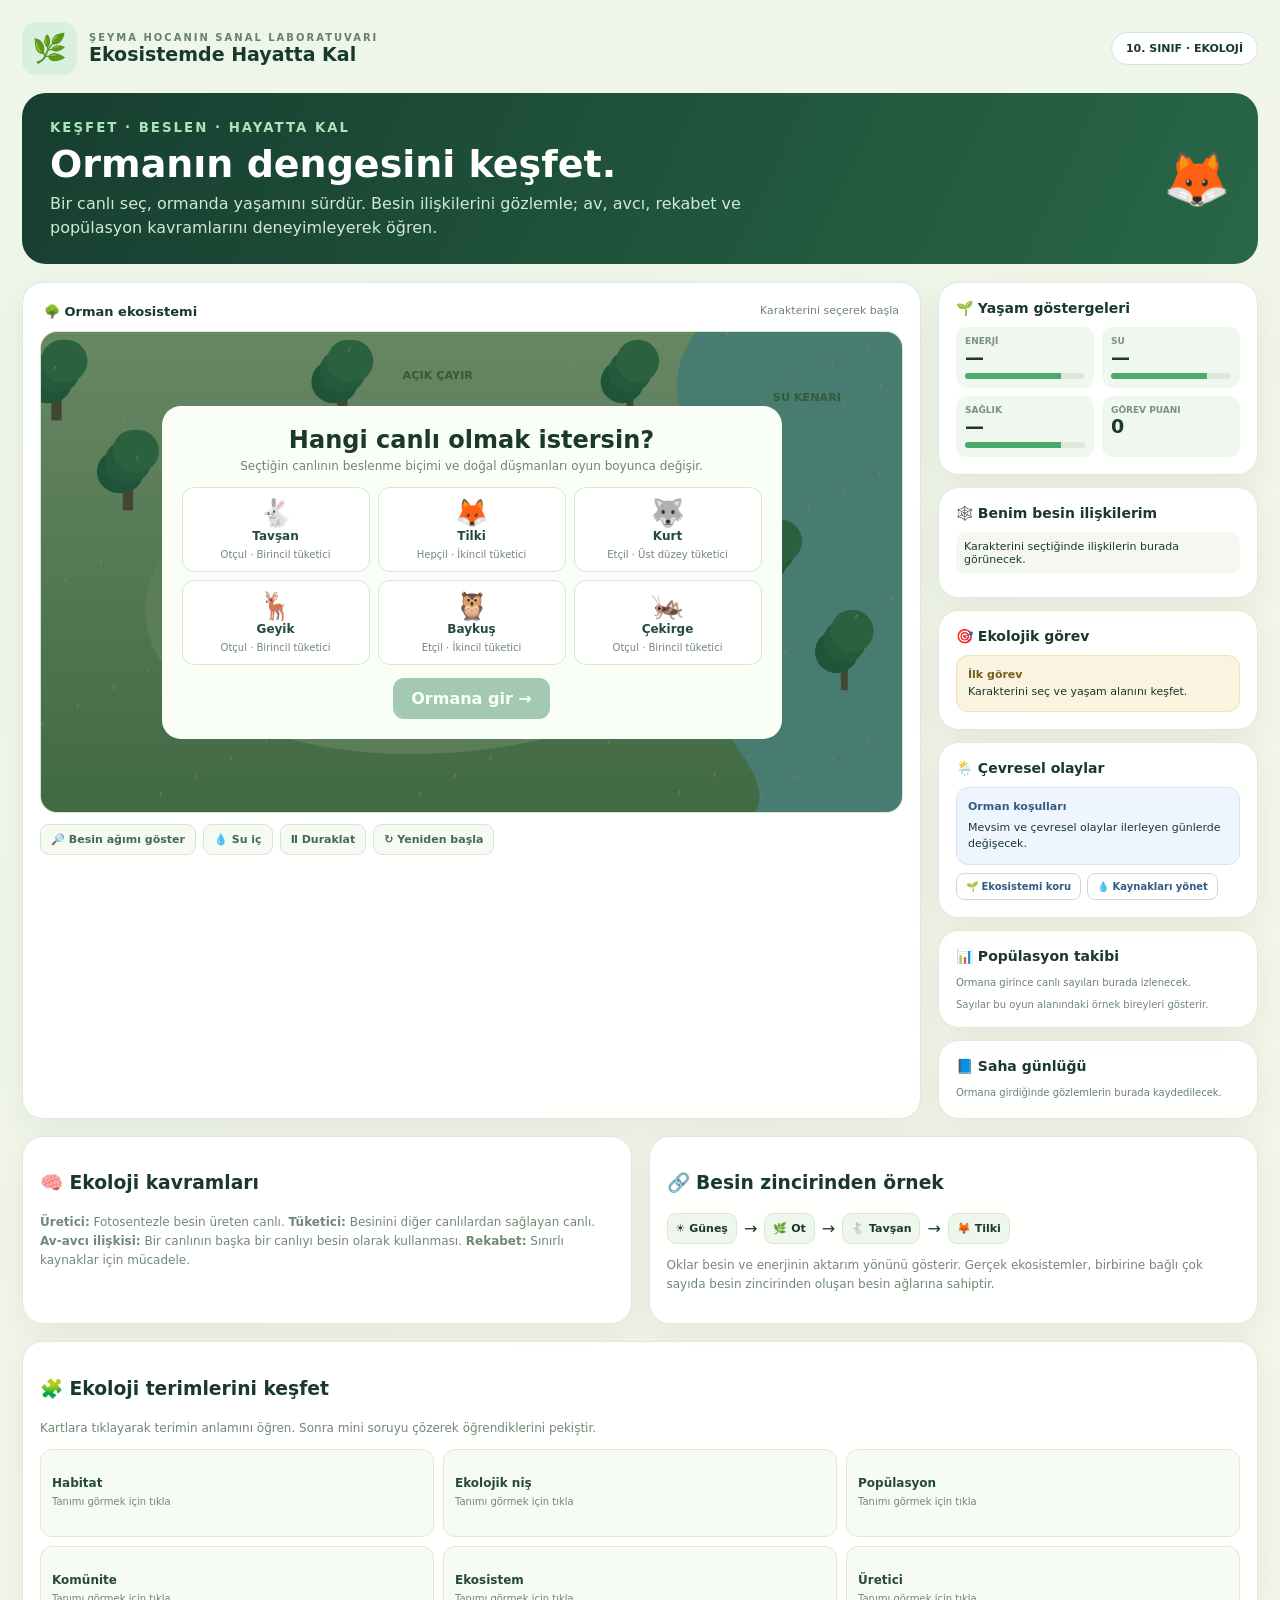
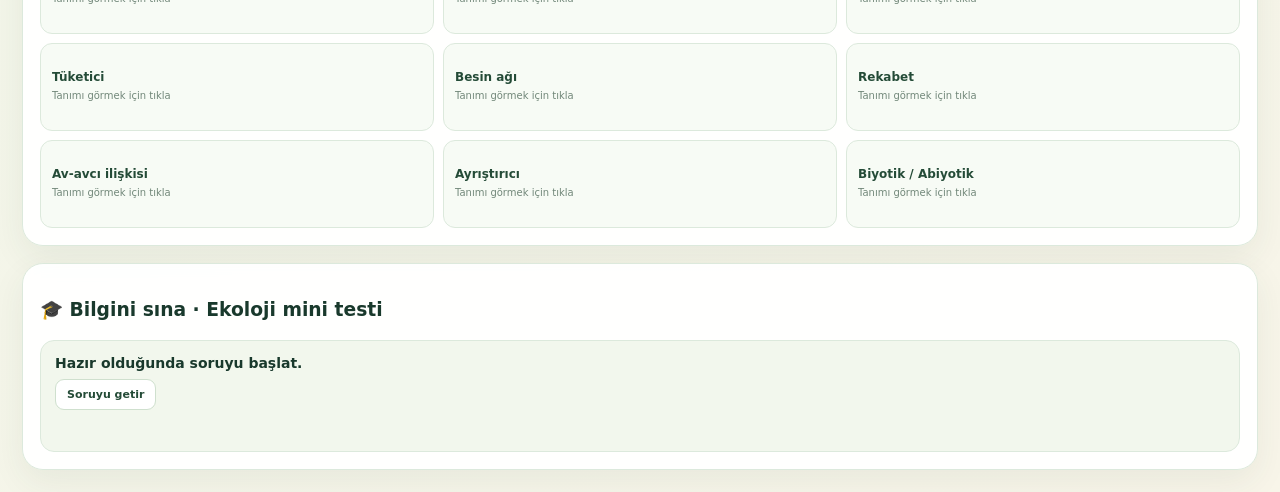
==== commit 29432fd1: "Update ekoloji.html" ====
--- a/ekoloji.html
+++ b/ekoloji.html
@@ -27,7 +27,7 @@
 {id:"owl",n:"Baykuş",e:"🦉",diet:"Etçil",food:"Çekirge, böcek ve küçük kemirgenler",pred:"Daha büyük yırtıcılar (koşula bağlı)",eats:["Çekirge","Böcek","Fare"],speed:3,role:"İkincil tüketici"},
 {id:"grass",n:"Çekirge",e:"🦗",diet:"Otçul",food:"Yaprak ve ot",pred:"Baykuş ve bazı fırsatçı avcılar",eats:["Yaprak","Ot"],speed:2.4,role:"Birincil tüketici"}];
 const $=id=>document.getElementById(id),c=$("world"),g=c.getContext("2d");let chosen=null,p=null,live=false,paused=false,score=0,day=1,t=0,last=0,plants=[],others=[],keys={},toastTimer,target=null,finalIndex=0,finalCorrect=0,finalQuestions=[],season="İlkbahar",eventState="normal",eventHandled={fire:false,drought:false,invasive:false,human:false},eventActions=0;
-function resize(){let r=c.getBoundingClientRect(),d=Math.min(devicePixelRatio||1,2);c.width=r.width*d;c.height=r.height*d;g.setTransform(c.width/1000,0,0,c.height/560,0,0)}new ResizeObserver(resize).observe(c);resize();
+function resize(){let r=c.getBoundingClientRect(),d=Math.min(devicePixelRatio||1,2);if(!r.width||!r.height)return;c.width=Math.round(r.width*d);c.height=Math.round(r.height*d);g.setTransform(c.width/1000,0,0,c.height/560,0,0);draw()}new ResizeObserver(resize).observe(c);window.addEventListener("load",resize);window.addEventListener("resize",resize);resize();
 const rand=(a,b)=>a+Math.random()*(b-a);
 const TERMS=[['Habitat','Bir canlının doğal olarak yaşadığı, beslenme ve barınma gibi ihtiyaçlarını karşıladığı ortam.'],['Ekolojik niş','Bir türün ekosistemdeki görevi, kaynakları kullanma biçimi ve diğer canlılarla ilişkileri.'],['Popülasyon','Belirli bir yerde ve zamanda yaşayan aynı türe ait bireylerin oluşturduğu topluluk.'],['Komünite','Belirli bir alanda yaşayan farklı türlere ait popülasyonların bütünü.'],['Ekosistem','Canlı topluluğu ile cansız çevrenin karşılıklı etkileşim içinde oluşturduğu sistem.'],['Üretici','Fotosentez gibi süreçlerle inorganik maddelerden organik besin üreten canlı.'],['Tüketici','Besinini diğer canlıları tüketerek sağlayan canlı.'],['Besin ağı','Ekosistemde birbirine bağlanan besin zincirlerinin oluşturduğu ilişkiler ağı.'],['Rekabet','Canlıların sınırlı kaynaklar için mücadele etmesi.'],['Av-avcı ilişkisi','Bir canlının (avcı), başka bir canlıyı (av) yakalayıp besin olarak kullanması.'],['Ayrıştırıcı','Ölü organizmaları ve atıkları parçalayarak maddelerin ekosisteme geri dönmesine katkı sağlayan canlı.'],['Biyotik / Abiyotik','Biyotik canlı bileşenler; abiyotik ise ışık, su, sıcaklık ve toprak gibi cansız çevre etmenleridir.']];
 const QUIZ=[{q:'Aynı ormanda yaşayan tüm geyiklerin oluşturduğu grup nedir?',a:['Popülasyon','Komünite','Ekosistem'],c:0,e:'Aynı türün aynı yerde ve zamanda yaşayan bireyleri popülasyondur.'},{q:'Bir canlının yaşadığı doğal çevre hangi terimle ifade edilir?',a:['Ekolojik niş','Habitat','Besin ağı'],c:1,e:'Habitat, canlının yaşadığı doğal ortamdır.'},{q:'Otların fotosentezle besin üretmesi onları hangi gruba sokar?',a:['Üretici','Tüketici','Ayrıştırıcı'],c:0,e:'Bitkiler fotosentezle organik besin ürettikleri için üreticidir.'},{q:'Birden fazla besin zincirinin birbirine bağlanmasıyla ne oluşur?',a:['Besin ağı','Popülasyon','Habitat'],c:0,e:'Besin ağı, ekosistemdeki beslenme bağlantılarının bütünüdür.'},{q:'Aynı kaynak için iki tilkinin mücadele etmesi hangi kavramdır?',a:['Mutualizm','Rekabet','Ayrıştırma'],c:1,e:'Sınırlı bir kaynak için mücadele rekabettir.'},{q:'Işık, su ve sıcaklık ekosistemin hangi bileşenleridir?',a:['Biyotik','Abiyotik','Tüketici'],c:1,e:'Işık, su ve sıcaklık cansız çevre etmenleri yani abiyotik faktörlerdir.'}];
@@ -57,7 +57,13 @@
 function step(dt){if(!live||paused)return;let dx=(keys.ArrowRight||keys.d||keys.right?1:0)-(keys.ArrowLeft||keys.a||keys.left?1:0),dy=(keys.ArrowDown||keys.s||keys.down?1:0)-(keys.ArrowUp||keys.w||keys.up?1:0);if(dx||dy){target=null;let l=Math.hypot(dx,dy);p.x=Math.max(30,Math.min(970,p.x+dx/l*p.a.speed*dt*60*1.8));p.y=Math.max(70,Math.min(530,p.y+dy/l*p.a.speed*dt*60*1.8))}else if(target){let vx=target.x-p.x,vy=target.y-p.y,d=Math.hypot(vx,vy);if(d<7)target=null;else{p.x+=vx/d*Math.min(d,p.a.speed*dt*60*1.8);p.y+=vy/d*Math.min(d,p.a.speed*dt*60*1.8)}}p.energy=Math.max(0,p.energy-.006*dt*60);p.water=Math.max(0,p.water-.0022*dt*60);if(p.energy<10||p.water<10)p.health=Math.max(0,p.health-.025*dt*60);others.forEach(o=>{o.cool-=dt;if(o.cool<=0){o.vx=rand(-1,1);o.vy=rand(-1,1);o.cool=rand(1,3)}o.x=Math.max(25,Math.min(975,o.x+o.vx*dt*25));o.y=Math.max(65,Math.min(535,o.y+o.vy*dt*25))});predatorPrey(dt);t+=dt;if(t>45){t=0;day++;advanceEnvironment();if(day>=6){populationText();update();finishGame("survived");return}
 // Basit popülasyon modeli: kaynak yeterliyse otçul bireylerin sayısı zamanla artabilir.
 if(day%2===0&&plants.length>8&&others.filter(o=>o.a.diet==="Otçul").length<8){let herb=A.filter(a=>a.diet==="Otçul");let a=herb[Math.floor(Math.random()*herb.length)];others.push({a,x:rand(70,930),y:rand(100,510),vx:rand(-1,1),vy:rand(-1,1),cool:rand(1,3)});log(`Bitkisel kaynaklar yeterli olduğu için ${a.n} popülasyonuna yeni birey eklendi (basitleştirilmiş model).`);}}let predatorNames=p.a.pred.split(/,| ve | veya /i).map(n=>n.trim().toLocaleLowerCase("tr-TR"));let threat=others.find(o=>predatorNames.some(n=>n.includes(o.a.n.toLocaleLowerCase("tr-TR")))&&Math.hypot(o.x-p.x,o.y-p.y)<27);if(threat)p.health=Math.max(0,p.health-.12);if(p.health<=0){$("mission").innerHTML="<b>Yaşam döngüsü sona erdi.</b> Kaynaklara erişim ve avcı baskısı hayatta kalmayı etkiler.";toast("Oyun sona erdi.");finishGame("failed");return}populationText();update()}
-function loop(now){let dt=Math.min(.04,(now-last)/1000||0);last=now;step(dt);draw();requestAnimationFrame(loop)}
+function loop(now){
+  let dt=Math.min(.04,(now-last)/1000||0);last=now;
+  // Önce sahneyi çiz: oyun mantığındaki bir hata orman görüntüsünü tamamen yok etmesin.
+  try{draw()}catch(err){console.error("Sahne çizim hatası:",err);$("status").textContent="Görsel alan hatası: "+err.message}
+  try{step(dt)}catch(err){console.error("Oyun döngüsü hatası:",err);paused=true;$("status").textContent="Oyun duraklatıldı: "+err.message;toast("Oyun hatası oluştu. Yeniden başlatmayı dene.")}
+  requestAnimationFrame(loop)
+}
 $("termGrid").innerHTML=TERMS.map((v,i)=>`<button class="term" data-term="${i}"><b>${v[0]}</b><span>Tanımı görmek için tıkla</span></button>`).join("");$("termGrid").querySelectorAll("button").forEach(b=>b.onclick=()=>{let v=TERMS[Number(b.dataset.term)];b.querySelector("span").textContent=v[1];b.style.background="#e9f5e8";log("Yeni kavram öğrenildi: "+v[0])});function loadQuiz(){let q=QUIZ[Math.floor(Math.random()*QUIZ.length)];$("quizQuestion").textContent=q.q;$("quizFeedback").textContent="Bir cevap seç.";$("quizAnswers").innerHTML=q.a.map((v,i)=>`<button data-answer="${i}">${v}</button>`).join("");$("quizAnswers").querySelectorAll("button").forEach(b=>b.onclick=()=>{if(b.disabled)return;let ok=Number(b.dataset.answer)===q.c;$("quizAnswers").querySelectorAll("button").forEach(x=>x.disabled=true);$("quizFeedback").textContent=(ok?"✓ Doğru! ":"✗ Doğru cevap: "+q.a[q.c]+". ")+q.e;if(ok){score+=20;update();log("Mini testte doğru cevap: "+q.a[q.c]+". +20 XP");toast("+20 XP · Bilgi görevi tamamlandı")}})}$("startQuiz").onclick=loadQuiz;
 $("animals").innerHTML=A.map(a=>`<button class="animal" data-id="${a.id}"><i>${a.e}</i><b>${a.n}</b><small>${a.diet} · ${a.role}</small></button>`).join("");$("animals").querySelectorAll("button").forEach(b=>b.onclick=()=>{chosen=A.find(a=>a.id===b.dataset.id);$("animals").querySelectorAll("button").forEach(x=>x.classList.toggle("sel",x===b));$("start").disabled=false});$("start").onclick=start;function showFoodWeb(){if(!p){toast("Önce bir canlı seçip ormana gir.");return}const nodes=[{id:"sun",e:"☀️",n:"Güneş",r:"Enerji kaynağı"},{id:"plant",e:"🌿",n:"Ot / yaprak",r:"Üretici"},{id:"grass",e:"🦗",n:"Çekirge",r:"Birincil tüketici"},{id:"rabbit",e:"🐇",n:"Tavşan",r:"Birincil tüketici"},{id:"deer",e:"🦌",n:"Geyik",r:"Birincil tüketici"},{id:"owl",e:"🦉",n:"Baykuş",r:"Etçil tüketici"},{id:"fox",e:"🦊",n:"Tilki",r:"Hepçil tüketici"},{id:"wolf",e:"🐺",n:"Kurt",r:"Üst düzey tüketici"}];$("webGrid").innerHTML=nodes.map(n=>`<div class="web-node ${p.a.id===n.id?"selected":""}" data-node="${n.id}"><em>${n.e}</em>${n.n}<small>${n.r}</small></div>`).join("");const linksById={rabbit:["☀️ Güneş → 🌿 Ot / yonca → 🐇 Tavşan","🐇 Tavşan → 🦊 Tilki","🐇 Tavşan → 🐺 Kurt"],fox:["☀️ Güneş → 🌿 Üreticiler → 🐇 Tavşan → 🦊 Tilki","☀️ Güneş → 🌿 Meyveler → 🦊 Tilki","🦗 Çekirge / böcek → 🦊 Tilki"],wolf:["☀️ Güneş → 🌿 Ot → 🦌 Geyik → 🐺 Kurt","☀️ Güneş → 🌿 Ot → 🐇 Tavşan → 🐺 Kurt"],deer:["☀️ Güneş → 🌿 Ot / yaprak / filiz → 🦌 Geyik","🦌 Geyik → 🐺 Kurt"],owl:["☀️ Güneş → 🌿 Yaprak → 🦗 Çekirge → 🦉 Baykuş","☀️ Güneş → 🌿 Bitkiler → 🐭 Küçük kemirgen → 🦉 Baykuş"],grass:["☀️ Güneş → 🌿 Yaprak / ot → 🦗 Çekirge","🦗 Çekirge → 🦉 Baykuş","🦗 Çekirge → 🦊 Tilki"]};const links=linksById[p.a.id]||[];$("webDetails").innerHTML=links.map(x=>`<div class="web-link">${x}</div>`).join("")+`<div class="web-link"><b>Sen: ${p.a.e} ${p.a.n}</b> · Beslenme tipi: ${p.a.diet} · Ekolojik rol: ${p.a.role}</div>`;$("webGrid").querySelectorAll("[data-node]").forEach(b=>b.onclick=()=>{let a=A.find(x=>x.id===b.dataset.node);if(!a)return;let saved=p.a;p.a=a;showFoodWeb();p.a=saved});$("foodModal").classList.remove("hidden");log("Orman besin ağı açıldı ve incelendi.")}$("food").onclick=showFoodWeb;$("closeFood").onclick=()=>$("foodModal").classList.add("hidden");$("foodModal").addEventListener("click",e=>{if(e.target.id==="foodModal")$("foodModal").classList.add("hidden")});window.addEventListener("keydown",e=>{if(e.key==="Escape")$("foodModal").classList.add("hidden")});$("pause").onclick=()=>{if(live){paused=!paused;$("pause").textContent=paused?"▶ Devam et":"Ⅱ Duraklat";$("status").textContent=paused?"Oyun duraklatıldı":"Orman ekosistemi"}};$("protectAction").onclick=protectEnvironment;$("adaptAction").onclick=adaptEnvironment;$("eventCard").addEventListener("click",e=>{let b=e.target.closest("button[data-choice]");if(b)applyChoice(b.dataset.choice)});$("drink").onclick=drink;$("restart").onclick=()=>{$("eventCard").innerHTML="<b>Orman koşulları</b>Mevsim ve çevresel olaylar ilerleyen günlerde değişecek.";$("protectAction").disabled=true;$("adaptAction").disabled=true;$("finalModal").classList.add("hidden");live=false;p=null;chosen=null;target=null;keys={};$("chooser").classList.remove("hidden");$("hud").classList.add("hidden");$("hint").classList.add("hidden");$("pad").classList.add("hidden");$("start").disabled=true;$("animals").querySelectorAll("button").forEach(x=>x.classList.remove("sel"));$("relations").textContent="Karakterini seçtiğinde ilişkilerin burada görünecek.";$("mission").innerHTML="<b>İlk görev</b>Karakterini seç ve yaşam alanını keşfet.";$("log").textContent="Ormana girdiğinde gözlemlerin burada kaydedilecek.";$("populations").textContent="Ormana girince canlı sayıları burada izlenecek.";$("status").textContent="Karakterini seçerek başla"};window.addEventListener("keydown",e=>{let k=e.key.length===1?e.key.toLowerCase():e.key;if(["ArrowUp","ArrowDown","ArrowLeft","ArrowRight"," "].includes(k))e.preventDefault();keys[k]=true;if(k==="e")eat();if(k==="o")observe()});window.addEventListener("keyup",e=>{let k=e.key.length===1?e.key.toLowerCase():e.key;keys[k]=false});window.addEventListener("blur",()=>{keys={}});document.querySelectorAll("#pad button").forEach(b=>{let d=b.dataset.dir;const down=e=>{e.preventDefault();keys[d]=true};const up=e=>{e.preventDefault();keys[d]=false};b.addEventListener("pointerdown",down);["pointerup","pointercancel","pointerleave"].forEach(ev=>b.addEventListener(ev,up))});c.addEventListener("pointerdown",e=>{if(!live||paused||!p)return;const r=c.getBoundingClientRect();target={x:(e.clientX-r.left)/r.width*1000,y:(e.clientY-r.top)/r.height*560};toast("Hedef belirlendi · Karakterin ilerliyor")});seed();requestAnimationFrame(loop);
 })();
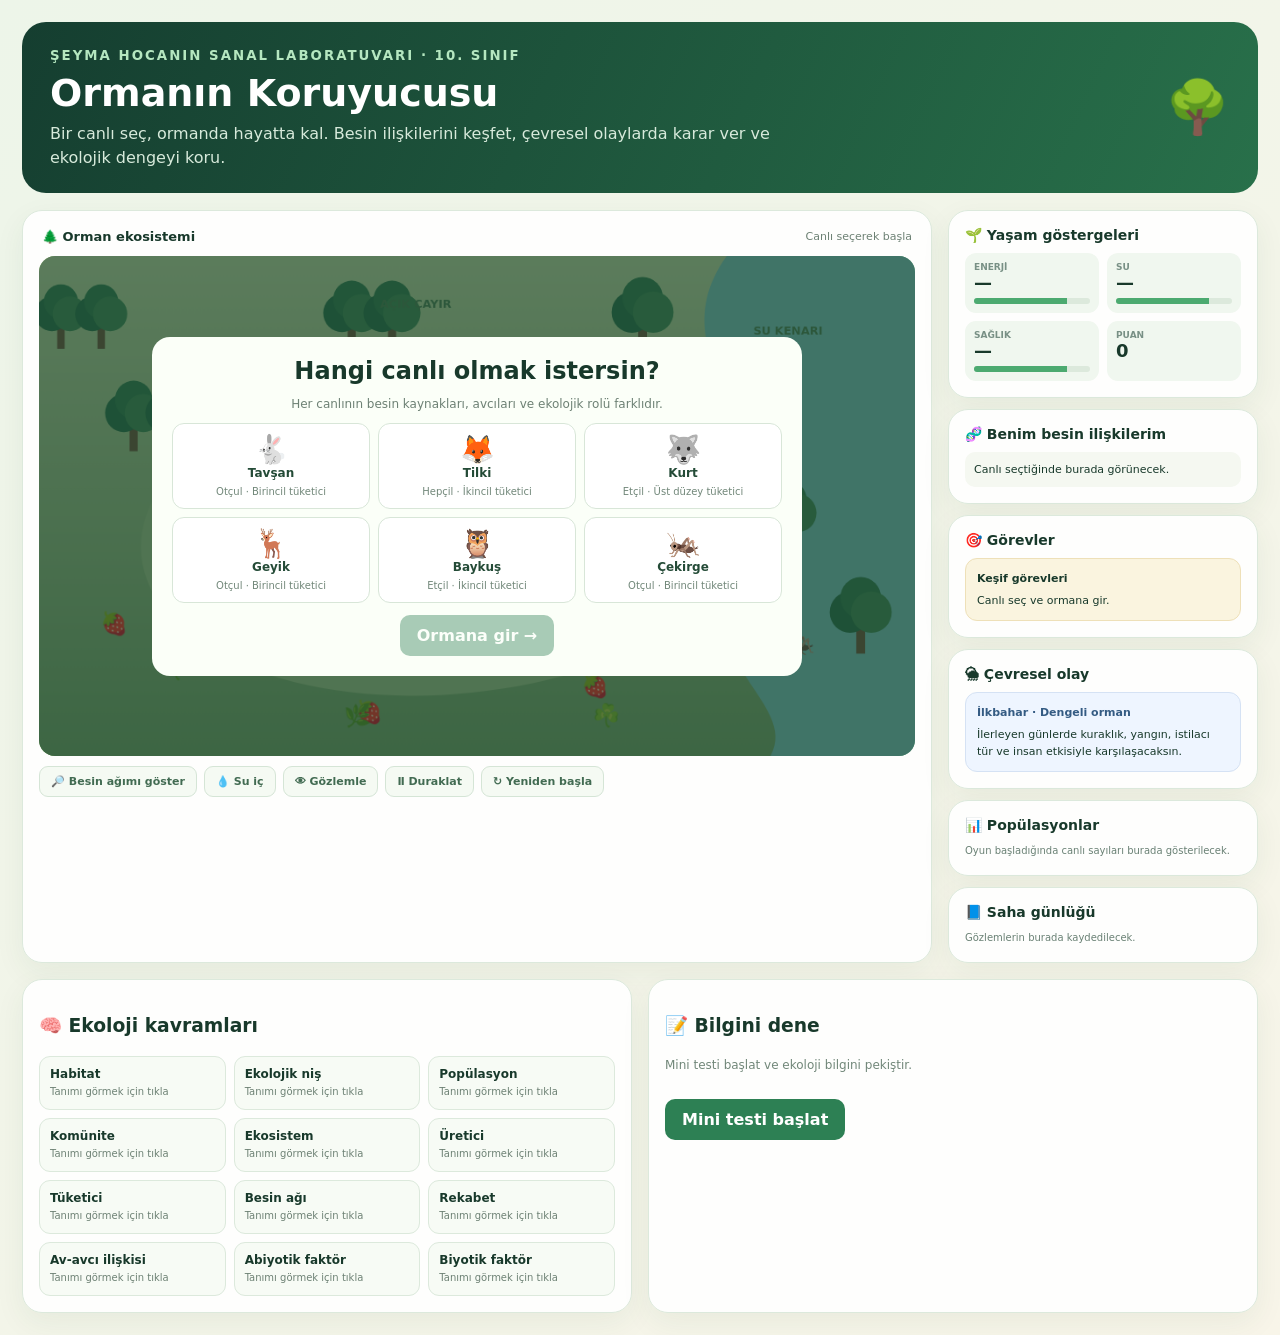
==== commit 3436150c: "Update print statement from 'Hello' to 'Goodbye'" ====
--- a/ekoloji.html
+++ b/ekoloji.html
@@ -1,70 +1,62 @@
-<!doctype html><html lang="tr"><head><meta charset="utf-8"><meta name="viewport" content="width=device-width,initial-scale=1"><title>Ekosistemde Hayatta Kal | Şeyma Hocanın Sanal Laboratuvarı</title>
+<!doctype html>
+<html lang="tr"><head><meta charset="utf-8"><meta name="viewport" content="width=device-width,initial-scale=1"><title>Ormanın Koruyucusu | Şeyma Hocanın Sanal Laboratuvarı</title>
 <style>
-:root{--g:#246b48;--ink:#19392c;--muted:#708477}*{box-sizing:border-box}body{margin:0;background:linear-gradient(145deg,#edf6e9,#f8f5e9);font-family:Inter,system-ui,sans-serif;color:var(--ink)}button{font:inherit;cursor:pointer}.wrap{max-width:1400px;margin:auto;padding:22px}.top{display:flex;justify-content:space-between;align-items:center;margin-bottom:18px}.brand{display:flex;gap:12px;align-items:center}.mark{font-size:28px;background:#d9efdf;padding:10px;border-radius:14px}.brand small{display:block;font-size:10px;letter-spacing:2px;color:#668071;font-weight:900}.brand b{font-size:19px}.tag{background:white;border:1px solid #d4e4d5;border-radius:30px;padding:9px 14px;font-size:11px;font-weight:800}.hero{background:linear-gradient(115deg,#173e30,#286747);color:white;border-radius:24px;padding:24px 28px;display:flex;justify-content:space-between;align-items:center}.hero small{color:#a9e5b8;letter-spacing:2px;font-weight:900}.hero h1{font-size:clamp(25px,4vw,38px);margin:6px 0}.hero p{color:#d0e9d7;margin:0;max-width:760px;line-height:1.5}.hero span{font-size:54px}.layout{display:grid;grid-template-columns:minmax(0,1fr) 320px;gap:17px;margin-top:18px}.card{background:#ffffffed;border:1px solid #dce9dc;border-radius:21px;padding:17px;box-shadow:0 12px 34px #244d3212;backdrop-filter:blur(8px)}.stage{position:relative;overflow:hidden;border-radius:17px;background:#9fca86;border:1px solid #d5e6ce;box-shadow:inset 0 0 0 1px #ffffff55}.stage canvas{display:block;width:100%;height:480px;touch-action:none;cursor:crosshair}.head{display:flex;justify-content:space-between;padding:4px 4px 12px;font-size:13px}.head span{color:var(--muted);font-size:11px}.overlay{position:absolute;inset:0;background:#173c2c88;display:grid;place-items:center;padding:14px}.chooser{background:#f9fff6;border-radius:19px;padding:20px;max-width:620px;width:100%;text-align:center}.chooser h2{margin:0 0 5px}.chooser p{color:var(--muted);font-size:12px;margin:0 0 14px}.animals{display:grid;grid-template-columns:repeat(3,1fr);gap:8px}.animal{border:1px solid #d8e6d8;background:white;border-radius:12px;padding:9px;color:#244b37}.animal.sel{border:2px solid #3c9b63;background:#eaf7ec}.animal i{font-style:normal;font-size:27px;display:block}.animal b{display:block;font-size:12px}.animal small{font-size:10px;color:#718779}.primary{border:0;border-radius:11px;background:#28794d;color:white;font-weight:900;padding:11px 18px;margin-top:13px}.primary:disabled{opacity:.4}.hud{position:absolute;top:11px;left:11px;right:11px;display:flex;justify-content:space-between;pointer-events:none}.hud span,.hint{background:#123d2cdd;color:white;padding:7px 10px;border-radius:9px;font-size:11px;font-weight:800}.hint{position:absolute;bottom:11px;left:11px}.pad{position:absolute;right:12px;bottom:12px;display:grid;gap:4px;justify-items:center;z-index:3;touch-action:none}.pad div{display:flex;gap:4px}.pad button{width:44px;height:40px;border:1px solid #ffffff88;border-radius:9px;background:#173e30dd;color:#fff;font-size:16px;font-weight:900;touch-action:none;user-select:none}.hidden{display:none!important}.side{display:grid;gap:12px;align-content:start}.side h3{font-size:14px;margin:0 0 11px}.stats{display:grid;grid-template-columns:1fr 1fr;gap:8px}.stat{background:#f0f7ef;border-radius:11px;padding:9px}.stat small{display:block;color:#789085;font-size:9px;font-weight:900}.stat b{font-size:19px}.bar{height:6px;background:#dce9dc;border-radius:8px;margin-top:5px;overflow:hidden}.bar i{display:block;height:100%;background:#4caa70;width:80%}.rel{display:flex;gap:8px;align-items:center;background:#f5f8f1;border-radius:10px;padding:8px;font-size:11px;margin:6px 0}.rel strong{margin-left:auto;font-size:10px;color:#4c765d;text-align:right}.event-card{background:#eef5ff;border:1px solid #d5e2f4;padding:11px;border-radius:12px;font-size:11px;line-height:1.5}.event-card b{display:block;color:#345b83;margin-bottom:4px}.event-actions{display:flex;gap:6px;flex-wrap:wrap;margin-top:8px}.event-actions button{border:1px solid #c8d9eb;background:#fff;border-radius:8px;padding:7px 9px;font-size:10px;font-weight:800;color:#345b83}.mission{background:#f9f3df;border:1px solid #eee0b8;padding:11px;border-radius:12px;font-size:11px;line-height:1.5}.mission b{display:block;color:#785c19}.log{max-height:110px;overflow:auto;color:#698074;font-size:10px;line-height:1.6}.actions{display:flex;gap:7px;flex-wrap:wrap;margin-top:11px}.soft{border:1px solid #d5e5d6;background:#f5faf3;color:#426b52;border-radius:9px;padding:8px 10px;font-size:11px;font-weight:800}.bottom{display:grid;grid-template-columns:1fr 1fr;gap:17px;margin-top:17px}.bottom p{font-size:12px;color:#718779;line-height:1.6}.chain{display:flex;gap:7px;align-items:center;flex-wrap:wrap}.node{background:#eff7ed;border:1px solid #d8e8d6;border-radius:9px;padding:8px;font-size:11px;font-weight:800}.toast{position:absolute;top:50%;left:50%;transform:translate(-50%,-50%);background:#153d2c;color:white;padding:12px 16px;border-radius:11px;font-size:12px;font-weight:800;opacity:0;transition:.2s;pointer-events:none}.toast.show{opacity:1}.learn-grid{display:grid;grid-template-columns:repeat(3,1fr);gap:9px}.term{border:1px solid #dce9dc;background:#f7fbf5;border-radius:12px;padding:11px;text-align:left;color:#244b37;min-height:88px}.term b{display:block;font-size:12px;margin-bottom:5px}.term span{display:block;color:#718779;font-size:10px;line-height:1.45}.quiz{background:#f2f7ed;border:1px solid #dce9dc;border-radius:14px;padding:14px}.quiz h4{margin:0 0 8px;font-size:14px}.answers{display:flex;gap:7px;flex-wrap:wrap}.answers button{border:1px solid #cfe0ce;background:white;border-radius:9px;padding:8px 11px;color:#244b37;font-size:11px;font-weight:800}.feedback{font-size:12px;font-weight:800;margin-top:9px;min-height:18px}.food-modal{position:fixed;inset:0;background:#102d24bb;z-index:50;display:grid;place-items:center;padding:18px}.food-panel{background:#fbfff8;border-radius:20px;max-width:900px;width:100%;max-height:90vh;overflow:auto;padding:22px;box-shadow:0 24px 80px #0005}.food-head{display:flex;justify-content:space-between;align-items:center;gap:12px}.food-head h2{margin:0;font-size:20px}.close-food{border:0;border-radius:10px;padding:9px 13px;background:#173e30;color:white;font-weight:800}.food-sub{color:#6b8172;font-size:12px;line-height:1.5}.web-grid{display:grid;grid-template-columns:repeat(4,minmax(0,1fr));gap:10px;margin:16px 0}.web-node{border:1px solid #d6e6d5;border-radius:13px;background:#f1f8ed;padding:12px 8px;text-align:center;font-size:12px;font-weight:800;min-height:76px;display:flex;flex-direction:column;justify-content:center;gap:4px}.web-node em{font-style:normal;font-size:25px}.web-node small{font-size:10px;color:#708477;font-weight:600}.web-node.selected{outline:3px solid #e6b83e;background:#fff6d9}.web-links{background:#f5f8f1;border-radius:14px;padding:14px;margin-top:12px}.web-links h3{font-size:14px;margin:0 0 9px}.web-link{font-size:12px;padding:7px 0;border-bottom:1px solid #e2eadf}.web-link:last-child{border:0}.web-note{font-size:11px;color:#718779;margin-top:12px}@media(max-width:600px){.web-grid{grid-template-columns:repeat(2,minmax(0,1fr))}.food-panel{padding:15px}}
-@media(max-width:900px){.layout{grid-template-columns:1fr}.side{grid-template-columns:repeat(2,1fr)}}@media(max-width:600px){.wrap{padding:12px}.tag,.hero>span{display:none}.hero{padding:18px}.stage canvas{height:390px}.animals{grid-template-columns:repeat(2,1fr)}.side,.bottom{grid-template-columns:1fr}.learn-grid{grid-template-columns:repeat(2,1fr)}}
+:root{--green:#1e5a3d;--green2:#2d8054;--ink:#18392b;--muted:#6d8174;--line:#dce9dc;--cream:#f5f8ef}*{box-sizing:border-box}body{margin:0;background:linear-gradient(140deg,#edf5e9,#f8f5e9);font-family:Inter,system-ui,Arial;color:var(--ink)}button{font:inherit;cursor:pointer}.wrap{max-width:1400px;margin:auto;padding:22px}.hero{background:linear-gradient(115deg,#153e30,#28704a);color:white;border-radius:24px;padding:23px 28px;display:flex;justify-content:space-between;align-items:center}.hero small{color:#b5e7c0;font-weight:900;letter-spacing:2px}.hero h1{margin:7px 0;font-size:clamp(25px,4vw,38px)}.hero p{margin:0;color:#d7eadb;max-width:780px;line-height:1.5}.hero span{font-size:52px}.layout{display:grid;grid-template-columns:minmax(0,1fr) 310px;gap:16px;margin-top:17px}.card{background:#ffffffed;border:1px solid var(--line);border-radius:20px;padding:16px;box-shadow:0 10px 30px #234b3010}.head{display:flex;justify-content:space-between;align-items:center;font-size:13px;padding:2px 3px 12px}.head span{color:var(--muted);font-size:11px}.stage{position:relative;overflow:hidden;border-radius:16px;background:#9fc887}.stage canvas{display:block;width:100%;height:500px;touch-action:none}.hud{position:absolute;left:10px;right:10px;top:10px;display:flex;justify-content:space-between;pointer-events:none}.hud span,.hint{background:#143e2ddd;color:white;padding:7px 10px;border-radius:9px;font-size:11px;font-weight:850}.hint{position:absolute;left:10px;bottom:10px}.pad{position:absolute;right:10px;bottom:10px;display:grid;justify-items:center;gap:4px}.pad div{display:flex;gap:4px}.pad button{width:42px;height:38px;border:1px solid #ffffff88;border-radius:9px;background:#173e30e8;color:white;font-weight:900;touch-action:none}.overlay{position:absolute;inset:0;background:#173c2c99;display:grid;place-items:center;padding:14px}.chooser,.modalbox{background:#fbfff8;border-radius:18px;padding:20px;max-width:650px;width:100%;text-align:center;max-height:90%;overflow:auto}.chooser h2{margin:0 0 5px}.chooser p{font-size:12px;color:var(--muted)}.animals{display:grid;grid-template-columns:repeat(3,1fr);gap:8px}.animal{border:1px solid #d8e6d8;background:white;border-radius:12px;padding:9px;color:#244b37}.animal.sel{border:2px solid #39935c;background:#eaf7ec}.animal i{font-style:normal;font-size:28px;display:block}.animal b{display:block;font-size:12px}.animal small{font-size:10px;color:#718779}.primary{border:0;border-radius:10px;background:var(--green2);color:white;font-weight:900;padding:11px 17px;margin-top:12px}.primary:disabled{opacity:.4}.hidden{display:none!important}.actions{display:flex;gap:7px;flex-wrap:wrap;margin-top:10px}.soft{border:1px solid #d5e5d6;background:#f5faf3;color:#426b52;border-radius:9px;padding:8px 11px;font-size:11px;font-weight:850}.side{display:grid;gap:11px;align-content:start}.side h3{font-size:14px;margin:0 0 10px}.stats{display:grid;grid-template-columns:1fr 1fr;gap:8px}.stat{background:#f0f7ef;border-radius:11px;padding:9px}.stat small{display:block;color:#789085;font-size:9px;font-weight:900}.stat b{font-size:18px}.bar{height:6px;background:#dce9dc;border-radius:8px;margin-top:5px;overflow:hidden}.bar i{display:block;height:100%;background:#4caa70;width:80%}.mission,.event{border-radius:12px;padding:11px;font-size:11px;line-height:1.55}.mission{background:#faf4df;border:1px solid #eee0b8}.event{background:#eef5ff;border:1px solid #d5e2f4}.event b,.mission b{display:block;margin-bottom:5px}.event b{color:#345b83}.event-actions{display:flex;gap:6px;flex-wrap:wrap;margin-top:8px}.event-actions button,.answers button{border:1px solid #c8d9eb;background:white;border-radius:8px;padding:7px 9px;font-size:10px;font-weight:800;color:#345b83}.rel{background:#f5f8f1;border-radius:10px;padding:9px;font-size:11px;line-height:1.55}.log{max-height:125px;overflow:auto;color:#698074;font-size:10px;line-height:1.6}.bottom{display:grid;grid-template-columns:1fr 1fr;gap:16px;margin-top:16px}.bottom p{font-size:12px;color:#718779;line-height:1.6}.terms{display:grid;grid-template-columns:repeat(3,1fr);gap:8px}.term{border:1px solid var(--line);background:#f7fbf5;border-radius:11px;padding:10px;text-align:left;color:var(--ink)}.term b{display:block;font-size:12px}.term span{display:block;font-size:10px;color:var(--muted);margin-top:4px;line-height:1.4}.toast{position:absolute;top:50%;left:50%;transform:translate(-50%,-50%);background:#153d2c;color:white;padding:12px 16px;border-radius:11px;font-size:12px;font-weight:850;opacity:0;pointer-events:none;transition:.2s}.toast.show{opacity:1}.modal{position:fixed;inset:0;background:#102d24c9;z-index:30;display:grid;place-items:center;padding:16px}.modalbox{text-align:left;max-width:800px}.modalbox h2{margin:0 0 7px}.webgrid{display:grid;grid-template-columns:repeat(4,1fr);gap:8px;margin:12px 0}.webnode{background:#eff7ed;border:1px solid var(--line);border-radius:10px;padding:10px;text-align:center;font-size:11px}.webnode em{display:block;font-style:normal;font-size:24px}.webnode.sel{outline:3px solid #e6b83e}.chain{background:#f5f8f1;padding:12px;border-radius:12px;font-size:12px;line-height:1.8}.answers{display:flex;gap:7px;flex-wrap:wrap}.feedback{font-size:12px;font-weight:800;margin-top:9px;line-height:1.5}@media(max-width:900px){.layout{grid-template-columns:1fr}.side{grid-template-columns:repeat(2,1fr)}}@media(max-width:600px){.wrap{padding:11px}.hero{padding:17px}.hero span{display:none}.stage canvas{height:390px}.animals{grid-template-columns:repeat(2,1fr)}.side,.bottom{grid-template-columns:1fr}.terms{grid-template-columns:repeat(2,1fr)}.webgrid{grid-template-columns:repeat(2,1fr)}}
 </style></head><body><div class="wrap">
-<header class="top"><div class="brand"><div class="mark">🌿</div><div><small>ŞEYMA HOCANIN SANAL LABORATUVARI</small><b>Ekosistemde Hayatta Kal</b></div></div><span class="tag">10. SINIF · EKOLOJİ</span></header>
-<section class="hero"><div><small>KEŞFET · BESLEN · HAYATTA KAL</small><h1>Ormanın dengesini keşfet.</h1><p>Bir canlı seç, ormanda yaşamını sürdür. Besin ilişkilerini gözlemle; av, avcı, rekabet ve popülasyon kavramlarını deneyimleyerek öğren.</p></div><span>🦊</span></section>
-<div class="layout"><main class="card"><div class="head"><b>🌳 Orman ekosistemi</b><span id="status">Karakterini seçerek başla</span></div><div class="stage"><canvas id="world"></canvas>
-<div class="overlay" id="chooser"><div class="chooser"><h2>Hangi canlı olmak istersin?</h2><p>Seçtiğin canlının beslenme biçimi ve doğal düşmanları oyun boyunca değişir.</p><div class="animals" id="animals"></div><button class="primary" id="start" disabled>Ormana gir →</button></div></div>
-<div class="hud hidden" id="hud"><span id="who">🐇 Tavşan</span><span id="day">1. GÜN</span><span id="score">0 XP</span></div><div class="hint hidden" id="hint">Tıkla: hedefe git · WASD / oklar · E: beslen · Q: su iç · O: gözlemle</div><div class="pad hidden" id="pad"><button data-dir="up">▲</button><div><button data-dir="left">◀</button><button data-dir="down">▼</button><button data-dir="right">▶</button></div></div><div class="toast" id="toast"></div></div>
-<div class="actions"><button class="soft" id="food">🔎 Besin ağımı göster</button><button class="soft" id="drink">💧 Su iç</button><button class="soft" id="pause">Ⅱ Duraklat</button><button class="soft" id="restart">↻ Yeniden başla</button></div></main>
-<aside class="side"><section class="card"><h3>🌱 Yaşam göstergeleri</h3><div class="stats"><div class="stat"><small>ENERJİ</small><b id="energy">—</b><div class="bar"><i id="ebar"></i></div></div><div class="stat"><small>SU</small><b id="water">—</b><div class="bar"><i id="wbar"></i></div></div><div class="stat"><small>SAĞLIK</small><b id="health">—</b><div class="bar"><i id="hbar"></i></div></div><div class="stat"><small>GÖREV PUANI</small><b id="xp">0</b></div></div></section>
-<section class="card"><h3>🕸️ Benim besin ilişkilerim</h3><div id="relations" class="rel">Karakterini seçtiğinde ilişkilerin burada görünecek.</div></section><section class="card"><h3>🎯 Ekolojik görev</h3><div class="mission" id="mission"><b>İlk görev</b>Karakterini seç ve yaşam alanını keşfet.</div></section><section class="card"><h3>🌦️ Çevresel olaylar</h3><div class="event-card" id="eventCard"><b>Orman koşulları</b>Mevsim ve çevresel olaylar ilerleyen günlerde değişecek.</div><div class="event-actions"><button id="protectAction" disabled>🌱 Ekosistemi koru</button><button id="adaptAction" disabled>💧 Kaynakları yönet</button></div></section><section class="card"><h3>📊 Popülasyon takibi</h3><div id="populations" class="log">Ormana girince canlı sayıları burada izlenecek.</div><p style="font-size:10px;color:#718779;margin:8px 0 0">Sayılar bu oyun alanındaki örnek bireyleri gösterir.</p></section><section class="card"><h3>📘 Saha günlüğü</h3><div class="log" id="log">Ormana girdiğinde gözlemlerin burada kaydedilecek.</div></section></aside></div>
-<div class="bottom"><section class="card"><h3>🧠 Ekoloji kavramları</h3><p><b>Üretici:</b> Fotosentezle besin üreten canlı. <b>Tüketici:</b> Besinini diğer canlılardan sağlayan canlı. <b>Av-avcı ilişkisi:</b> Bir canlının başka bir canlıyı besin olarak kullanması. <b>Rekabet:</b> Sınırlı kaynaklar için mücadele.</p></section><section class="card"><h3>🔗 Besin zincirinden örnek</h3><div class="chain"><span class="node">☀️ Güneş</span>→<span class="node">🌿 Ot</span>→<span class="node">🐇 Tavşan</span>→<span class="node">🦊 Tilki</span></div><p>Oklar besin ve enerjinin aktarım yönünü gösterir. Gerçek ekosistemler, birbirine bağlı çok sayıda besin zincirinden oluşan besin ağlarına sahiptir.</p></section></div>
-<section class="card" style="margin-top:17px"><h3>🧩 Ekoloji terimlerini keşfet</h3><p style="font-size:12px;color:#718779;line-height:1.5">Kartlara tıklayarak terimin anlamını öğren. Sonra mini soruyu çözerek öğrendiklerini pekiştir.</p><div class="learn-grid" id="termGrid"></div></section><section class="card" style="margin-top:17px"><h3>🎓 Bilgini sına · Ekoloji mini testi</h3><div class="quiz"><h4 id="quizQuestion">Hazır olduğunda soruyu başlat.</h4><div class="answers" id="quizAnswers"><button id="startQuiz">Soruyu getir</button></div><div class="feedback" id="quizFeedback"></div></div></section>
-</div>
-<div class="food-modal hidden" id="foodModal" role="dialog" aria-modal="true" aria-labelledby="foodTitle"><div class="food-panel"><div class="food-head"><h2 id="foodTitle">🕸️ Orman besin ağı</h2><button class="close-food" id="closeFood">Kapat ✕</button></div><p class="food-sub" id="foodIntro">Oklar, besinden onu tüketen canlıya doğru enerji aktarımını gösterir. Birden fazla besin zinciri birleşerek besin ağını oluşturur.</p><div class="web-grid" id="webGrid"></div><div class="web-links"><h3>Seçtiğin canlının bağlantıları</h3><div id="webDetails"></div></div><p class="web-note">Not: Bu, oyundaki orman canlıları için hazırlanmış öğretici ve sadeleştirilmiş bir besin ağı modelidir. Gerçek ekosistemlerde ilişkiler mevsime, bölgeye ve canlıların yaşam evresine göre değişebilir.</p></div></div>
-<div class="food-modal hidden" id="finalModal" role="dialog" aria-modal="true"><div class="food-panel"><div class="food-head"><h2 id="finalTitle">🏆 Orman görevi tamamlandı</h2></div><p class="food-sub" id="finalIntro">Beş günlük keşif sona erdi. Şimdi öğrendiklerini ölçelim.</p><div id="finalBody"></div></div></div>
-
+<section class="hero"><div><small>ŞEYMA HOCANIN SANAL LABORATUVARI · 10. SINIF</small><h1>Ormanın Koruyucusu</h1><p>Bir canlı seç, ormanda hayatta kal. Besin ilişkilerini keşfet, çevresel olaylarda karar ver ve ekolojik dengeyi koru.</p></div><span>🌳</span></section>
+<div class="layout"><main class="card"><div class="head"><b>🌲 Orman ekosistemi</b><span id="status">Canlı seçerek başla</span></div><div class="stage"><canvas id="world" width="1000" height="560"></canvas><div class="hud hidden" id="hud"><span id="who">🐇 Tavşan</span><span id="day">1. GÜN</span><span id="xp">0 XP</span></div><div class="hint hidden" id="hint">WASD / oklar · E beslen · Q su iç · O gözlemle · Tıkla hedef belirle</div><div class="pad hidden" id="pad"><button data-dir="up">▲</button><div><button data-dir="left">◀</button><button data-dir="down">▼</button><button data-dir="right">▶</button></div></div><div class="overlay" id="chooser"><div class="chooser"><h2>Hangi canlı olmak istersin?</h2><p>Her canlının besin kaynakları, avcıları ve ekolojik rolü farklıdır.</p><div class="animals" id="animals"></div><button class="primary" id="start" disabled>Ormana gir →</button></div></div><div class="toast" id="toast"></div></div><div class="actions"><button class="soft" id="food">🔎 Besin ağımı göster</button><button class="soft" id="drink">💧 Su iç</button><button class="soft" id="observe">👁 Gözlemle</button><button class="soft" id="pause">Ⅱ Duraklat</button><button class="soft" id="restart">↻ Yeniden başla</button></div></main>
+<aside class="side"><section class="card"><h3>🌱 Yaşam göstergeleri</h3><div class="stats"><div class="stat"><small>ENERJİ</small><b id="energy">—</b><div class="bar"><i id="ebar"></i></div></div><div class="stat"><small>SU</small><b id="water">—</b><div class="bar"><i id="wbar"></i></div></div><div class="stat"><small>SAĞLIK</small><b id="health">—</b><div class="bar"><i id="hbar"></i></div></div><div class="stat"><small>PUAN</small><b id="score">0</b></div></div></section>
+<section class="card"><h3>🧬 Benim besin ilişkilerim</h3><div class="rel" id="relations">Canlı seçtiğinde burada görünecek.</div></section><section class="card"><h3>🎯 Görevler</h3><div class="mission" id="mission"><b>Keşif görevleri</b>Canlı seç ve ormana gir.</div></section><section class="card"><h3>🌦 Çevresel olay</h3><div class="event" id="event"><b>İlkbahar · Dengeli orman</b>İlerleyen günlerde kuraklık, yangın, istilacı tür ve insan etkisiyle karşılaşacaksın.</div></section><section class="card"><h3>📊 Popülasyonlar</h3><div class="log" id="populations">Oyun başladığında canlı sayıları burada gösterilecek.</div></section><section class="card"><h3>📘 Saha günlüğü</h3><div class="log" id="log">Gözlemlerin burada kaydedilecek.</div></section></aside></div>
+<div class="bottom"><section class="card"><h3>🧠 Ekoloji kavramları</h3><div class="terms" id="terms"></div></section><section class="card"><h3>📝 Bilgini dene</h3><div id="quiz"><p>Mini testi başlat ve ekoloji bilgini pekiştir.</p><button class="primary" id="quizStart">Mini testi başlat</button><div id="quizArea"></div></div></section></div></div>
+<div class="modal hidden" id="foodModal"><div class="modalbox"><div style="display:flex;justify-content:space-between;align-items:center;gap:10px"><h2>🔎 Senin besin ağın</h2><button class="soft" id="closeFood">Kapat ✕</button></div><p id="foodIntro" style="font-size:12px;color:#6d8174">Oklar besinden tüketiciye doğru enerji aktarımını gösterir.</p><div class="webgrid" id="webgrid"></div><div class="chain" id="webchains"></div></div></div>
+<div class="modal hidden" id="finalModal"><div class="modalbox"><h2 id="finalTitle">Orman raporu</h2><p id="finalIntro"></p><div id="finalBody"></div></div></div>
 <script>
-(()=>{"use strict";
-const A=[
-{id:"rabbit",n:"Tavşan",e:"🐇",diet:"Otçul",food:"Ot, yonca, filiz",pred:"Tilki, kurt",eats:["Ot","Yaprak","Meyve"],speed:2.8,role:"Birincil tüketici"},
-{id:"fox",n:"Tilki",e:"🦊",diet:"Hepçil",food:"Tavşan, fare, böcek, meyve",pred:"Kurt",eats:["Tavşan","Fare","Böcek","Çekirge","Meyve"],speed:3,role:"İkincil tüketici"},
-{id:"wolf",n:"Kurt",e:"🐺",diet:"Etçil",food:"Tavşan, geyik",pred:"Bu ekosistemde belirgin doğal avcısı yok",eats:["Tavşan","Geyik"],speed:3.1,role:"Üst düzey tüketici"},
-{id:"deer",n:"Geyik",e:"🦌",diet:"Otçul",food:"Ot, yaprak, filiz",pred:"Kurt",eats:["Ot","Yaprak","Meyve"],speed:2.7,role:"Birincil tüketici"},
-{id:"owl",n:"Baykuş",e:"🦉",diet:"Etçil",food:"Çekirge, böcek ve küçük kemirgenler",pred:"Daha büyük yırtıcılar (koşula bağlı)",eats:["Çekirge","Böcek","Fare"],speed:3,role:"İkincil tüketici"},
-{id:"grass",n:"Çekirge",e:"🦗",diet:"Otçul",food:"Yaprak ve ot",pred:"Baykuş ve bazı fırsatçı avcılar",eats:["Yaprak","Ot"],speed:2.4,role:"Birincil tüketici"}];
-const $=id=>document.getElementById(id),c=$("world"),g=c.getContext("2d");let chosen=null,p=null,live=false,paused=false,score=0,day=1,t=0,last=0,plants=[],others=[],keys={},toastTimer,target=null,finalIndex=0,finalCorrect=0,finalQuestions=[],season="İlkbahar",eventState="normal",eventHandled={fire:false,drought:false,invasive:false,human:false},eventActions=0;
-function resize(){let r=c.getBoundingClientRect(),d=Math.min(devicePixelRatio||1,2);if(!r.width||!r.height)return;c.width=Math.round(r.width*d);c.height=Math.round(r.height*d);g.setTransform(c.width/1000,0,0,c.height/560,0,0);draw()}new ResizeObserver(resize).observe(c);window.addEventListener("load",resize);window.addEventListener("resize",resize);resize();
-const rand=(a,b)=>a+Math.random()*(b-a);
-const TERMS=[['Habitat','Bir canlının doğal olarak yaşadığı, beslenme ve barınma gibi ihtiyaçlarını karşıladığı ortam.'],['Ekolojik niş','Bir türün ekosistemdeki görevi, kaynakları kullanma biçimi ve diğer canlılarla ilişkileri.'],['Popülasyon','Belirli bir yerde ve zamanda yaşayan aynı türe ait bireylerin oluşturduğu topluluk.'],['Komünite','Belirli bir alanda yaşayan farklı türlere ait popülasyonların bütünü.'],['Ekosistem','Canlı topluluğu ile cansız çevrenin karşılıklı etkileşim içinde oluşturduğu sistem.'],['Üretici','Fotosentez gibi süreçlerle inorganik maddelerden organik besin üreten canlı.'],['Tüketici','Besinini diğer canlıları tüketerek sağlayan canlı.'],['Besin ağı','Ekosistemde birbirine bağlanan besin zincirlerinin oluşturduğu ilişkiler ağı.'],['Rekabet','Canlıların sınırlı kaynaklar için mücadele etmesi.'],['Av-avcı ilişkisi','Bir canlının (avcı), başka bir canlıyı (av) yakalayıp besin olarak kullanması.'],['Ayrıştırıcı','Ölü organizmaları ve atıkları parçalayarak maddelerin ekosisteme geri dönmesine katkı sağlayan canlı.'],['Biyotik / Abiyotik','Biyotik canlı bileşenler; abiyotik ise ışık, su, sıcaklık ve toprak gibi cansız çevre etmenleridir.']];
-const QUIZ=[{q:'Aynı ormanda yaşayan tüm geyiklerin oluşturduğu grup nedir?',a:['Popülasyon','Komünite','Ekosistem'],c:0,e:'Aynı türün aynı yerde ve zamanda yaşayan bireyleri popülasyondur.'},{q:'Bir canlının yaşadığı doğal çevre hangi terimle ifade edilir?',a:['Ekolojik niş','Habitat','Besin ağı'],c:1,e:'Habitat, canlının yaşadığı doğal ortamdır.'},{q:'Otların fotosentezle besin üretmesi onları hangi gruba sokar?',a:['Üretici','Tüketici','Ayrıştırıcı'],c:0,e:'Bitkiler fotosentezle organik besin ürettikleri için üreticidir.'},{q:'Birden fazla besin zincirinin birbirine bağlanmasıyla ne oluşur?',a:['Besin ağı','Popülasyon','Habitat'],c:0,e:'Besin ağı, ekosistemdeki beslenme bağlantılarının bütünüdür.'},{q:'Aynı kaynak için iki tilkinin mücadele etmesi hangi kavramdır?',a:['Mutualizm','Rekabet','Ayrıştırma'],c:1,e:'Sınırlı bir kaynak için mücadele rekabettir.'},{q:'Işık, su ve sıcaklık ekosistemin hangi bileşenleridir?',a:['Biyotik','Abiyotik','Tüketici'],c:1,e:'Işık, su ve sıcaklık cansız çevre etmenleri yani abiyotik faktörlerdir.'}];
-function forest(){g.fillStyle="#9fc887";g.fillRect(0,0,1000,560);let grad=g.createLinearGradient(0,0,0,560);grad.addColorStop(0,"#c5dda4");grad.addColorStop(1,"#709f61");g.fillStyle=grad;g.fillRect(0,0,1000,560);g.fillStyle="#a9ca8c";g.beginPath();g.ellipse(480,300,360,190,-.1,0,7);g.fill();g.fillStyle="#82c6c0";g.beginPath();g.moveTo(760,0);g.bezierCurveTo(670,130,900,220,790,350);g.bezierCurveTo(730,450,860,500,830,560);g.lineTo(1000,560);g.lineTo(1000,0);g.fill();for(let i=0;i<18;i++){let x=(i*83+20)%1000,y=70+(i%4)*105;g.fillStyle="#70543b";g.fillRect(x-4,y,8,33);for(let j=0;j<3;j++){g.fillStyle=["#2b7048","#347d4e","#438b55"][j];g.beginPath();g.arc(x+(j-1)*9,y-12-j*12,25,0,7);g.fill()}}g.font="bold 13px system-ui";g.fillStyle="#547d4d";g.fillText("AÇIK ÇAYIR",420,55);g.fillText("SU KENARI",850,80);for(let i=0;i<110;i++){let x=i*137%1000,y=i*83%560;g.strokeStyle="#d9e8a8";g.beginPath();g.moveTo(x,y);g.lineTo(x+2,y-5);g.stroke()}}
-function draw(){forest();if(season==="Yaz"){g.fillStyle="#f5c84b18";g.fillRect(0,0,1000,560)}else if(season==="Sonbahar"){g.fillStyle="#c878281c";g.fillRect(0,0,1000,560)}else if(season==="Kış"){g.fillStyle="#eaf5ff55";g.fillRect(0,0,1000,560)}if(eventState==="fire"){g.fillStyle="#ef6b3528";g.fillRect(0,0,1000,560);for(let i=0;i<7;i++){g.font="28px serif";g.fillText("🔥",80+i*130,90+(i%3)*120)}}if(eventState==="drought"){g.fillStyle="#d9a64b25";g.fillRect(0,0,1000,560)}plants.forEach(o=>{g.font="25px serif";g.textAlign="center";g.fillText(o.kind==="Meyve"?"🍓":o.kind==="Yaprak"?"🌿":"☘️",o.x,o.y)});others.forEach(o=>{g.font="28px serif";g.textAlign="center";g.fillText(o.a.e,o.x,o.y)});if(target&&p){g.strokeStyle="#fff";g.lineWidth=2;g.setLineDash([5,5]);g.beginPath();g.arc(target.x,target.y,13,0,Math.PI*2);g.stroke();g.setLineDash([])}if(p){g.save();g.shadowColor="#173c2c88";g.shadowBlur=14;g.fillStyle="#fff";g.beginPath();g.arc(p.x,p.y,31+Math.sin(Date.now()/150)*2,0,Math.PI*2);g.fill();g.strokeStyle="#f4c542";g.lineWidth=5;g.stroke();g.shadowBlur=0;g.font="46px serif";g.textAlign="center";g.textBaseline="middle";g.fillText(p.a.e,p.x,p.y);g.fillStyle="#173e30";g.font="bold 13px system-ui";g.fillText("SEN",p.x,p.y+43);g.restore()}}
-function seed(){plants=[];others=[];for(let i=0;i<30;i++)plants.push({x:rand(55,700),y:rand(100,520),kind:["Ot","Yaprak","Meyve"][i%3]});["rabbit","rabbit","deer","fox","wolf","owl","grass","grass"].forEach(id=>{let a=A.find(x=>x.id===id);others.push({a,x:rand(80,900),y:rand(110,510),vx:rand(-1,1),vy:rand(-1,1),cool:rand(1,3)})})}
-function toast(s){$("toast").textContent=s;$("toast").classList.add("show");clearTimeout(toastTimer);toastTimer=setTimeout(()=>$("toast").classList.remove("show"),1600)}
-function log(s){$("log").innerHTML="• "+s+"<br>"+$("log").innerHTML}
-function relations(){let a=p.a;$("relations").innerHTML=`<div>🍃 Besin kaynağı <strong>${a.food}</strong></div><div>⚠️ Doğal düşmanları <strong>${a.pred}</strong></div><div>🧭 Beslenme tipi <strong>${a.diet}</strong></div><div>🔬 Ekolojik rol <strong>${a.role}</strong></div>`}
-function populationText(){if(!live)return;const counts={};others.forEach(o=>counts[o.a.n]=(counts[o.a.n]||0)+1);const order=["Tavşan","Tilki","Kurt","Geyik","Baykuş","Çekirge"];$("populations").innerHTML=order.map(n=>`<div style="display:flex;justify-content:space-between;padding:3px 0"><span>${({Tavşan:"🐇",Tilki:"🦊",Kurt:"🐺",Geyik:"🦌",Baykuş:"🦉",Çekirge:"🦗"})[n]} ${n}</span><b>${(counts[n]||0)+(p&&p.a.n===n?1:0)}</b></div>`).join("")+`<small>Gün ${day} · Av-avcı etkileşimleri popülasyonları etkiler.</small>`}
-function predatorPrey(dt){if(!live||!p)return;others.forEach(pred=>{let prey=others.find(o=>o!==pred&&pred.a.eats.some(x=>x.toLocaleLowerCase("tr-TR").includes(o.a.n.toLocaleLowerCase("tr-TR"))));if(!prey)return;let d=Math.hypot(prey.x-pred.x,prey.y-pred.y);if(d<115){pred.x+=(prey.x-pred.x)/(d||1)*dt*18;pred.y+=(prey.y-pred.y)/(d||1)*dt*18;if(d<19){others.splice(others.indexOf(prey),1);pred.cool=rand(2,4);log(`${pred.a.n}, ${prey.a.n} ile beslendi. Av-avcı ilişkisi ve enerji aktarımı gözlemlendi.`);toast(`${pred.a.n} → ${prey.a.n}: av-avcı etkileşimi`);score+=5;}}});}
-function updateMission(){if(!p)return;let food=p.feeds>=1,water=(p.drinks||0)>=1,seen=p.observed.length>=2;$("mission").innerHTML=`<b>Keşif görevlerin</b><div>${food?"✅":"⬜"} Türüne uygun besin bul (${p.feeds}/1)</div><div>${water?"✅":"⬜"} Dere kenarından su iç (${p.drinks||0}/1)</div><div>${seen?"✅":"⬜"} En az 2 farklı canlı gözlemle (${p.observed.length}/2)</div><div>${eventActions>0?"✅":"⬜"} Bir çevresel olayda karar ver</div>`}function update(){if(!p)return;[["energy",p.energy],["water",p.water],["health",p.health]].forEach(([id,v])=>{$(id).textContent=Math.round(v)+"%";$(" "+id+"bar");$(id[0]+"bar").style.width=v+"%";$(id[0]+"bar").style.background=v<25?"#c75d4d":"#4caa70"});$("xp").textContent=score;$("score").textContent=score+" XP";$("day").textContent=day+". GÜN";updateMission()}
-function setEvent(title,description,state){eventState=state;let options="";if(state==="human")options=`<div class="event-actions"><button data-choice="road">🛣️ Yol ve tesis</button><button data-choice="protected">🌳 Koruma alanı</button><button data-choice="cleanup">🧹 Atık temizliği</button></div>`;else if(state==="drought")options=`<div class="event-actions"><button data-choice="water">💧 Su tasarrufu</button><button data-choice="plants">🌱 Yerel bitkileri koru</button></div>`;else if(state==="fire")options=`<div class="event-actions"><button data-choice="restore">🌿 Habitatı onar</button><button data-choice="shelter">🪵 Canlılara sığınak oluştur</button></div>`;else if(state==="invasive")options=`<div class="event-actions"><button data-choice="monitor">🔎 İzle ve yayılımı ölç</button><button data-choice="restore">🌱 Yerli türleri destekle</button></div>`;$ ("eventCard").innerHTML=`<b>${title}</b>${description}<div style="margin-top:5px;color:#58718a">Mevsim: ${season} · Gün: ${day}</div>${options}`;$ ("protectAction").disabled=true;$ ("adaptAction").disabled=true;log("Çevresel olay: "+title+". Kararını ver ve sonucunu gözlemle.");toast(title)}
-function applyChoice(choice){if(!live||paused)return;let msg="";if(eventState==="human"){if(choice==="road"){plants.splice(0,Math.min(12,plants.length));others.splice(0,Math.min(2,others.length));p.health=Math.max(0,p.health-8);msg="Yol ve tesis yapımını seçtin. Habitat parçalandı, bitkisel kaynaklar ve bazı canlıların yaşam alanı azaldı. Habitat parçalanması yaşandı."}else if(choice==="protected"){for(let i=0;i<8;i++)plants.push({x:rand(60,700),y:rand(100,520),kind:"Yaprak"});score+=15;msg="Koruma alanı oluşturmayı seçtin. Yaşam alanının bir bölümü korundu, üreticilerin bulunduğu alan genişledi."}else if(choice==="cleanup"){p.health=Math.min(100,p.health+12);score+=10;msg="Atıkları temizlemeyi seçtin. Kirlilik baskısı azaldı; canlıların yaşam alanı iyileşti."}}
-else if(eventState==="drought"){if(choice==="water"){p.water=Math.min(100,p.water+30);score+=10;msg="Su tasarrufu yaptın. Su kaybını azalttın ve mevcut kaynağı daha verimli kullandın."}else if(choice==="plants"){for(let i=0;i<5;i++)plants.push({x:rand(60,700),y:rand(100,520),kind:"Ot"});score+=10;msg="Kuraklığa dayanıklı yerel bitkileri korudun. Üreticilerin devamlılığına katkı sağladın."}}
-else if(eventState==="fire"){if(choice==="restore"){for(let i=0;i<8;i++)plants.push({x:rand(60,700),y:rand(100,520),kind:"Ot"});score+=10;msg="Yangın sonrası habitatı onardın ve bitkilerin yeniden gelişmesine katkı sağladın."}else if(choice==="shelter"){p.health=Math.min(100,p.health+8);score+=10;msg="Canlılar için sığınak alanı oluşturdun. Barınma olanağını artırdın."}}
-else if(eventState==="invasive"){if(choice==="monitor"){score+=10;msg="İstilacı türü izlemeyi seçtin. Popülasyon büyüklüğünü takip etmek, kontrol planı hazırlamak için veri sağlar."}else if(choice==="restore"){for(let i=0;i<5;i++)plants.push({x:rand(60,700),y:rand(100,520),kind:"Yaprak"});score+=10;msg="Yerli bitkileri destekledin. Yerel türlerin kaynaklara erişimini güçlendirdin."}}
-if(!msg)return;eventActions++;log(msg);toast("Seçiminin sonucu uygulandı");$("eventCard").innerHTML=`<b>Kararının sonucu</b>${msg}<div style="margin-top:6px;color:#58718a">Bu olay için karar verdin. Sonuçlar popülasyon ve kaynaklara yansıyacak.</div>`;eventState="resolved";update();populationText()}
-function start(){p={a:chosen,x:500,y:285,energy:88,water:100,health:100,feeds:0,drinks:0,observed:[]};target=null;keys={};seed();live=true;paused=false;score=0;day=1;t=0;season="İlkbahar";eventState="normal";eventHandled={fire:false,drought:false,invasive:false,human:false};eventActions=0;$ ("protectAction").disabled=true;$("adaptAction").disabled=true;$("eventCard").innerHTML="<b>🌱 İlkbahar</b>Orman dengeli. İlerleyen günlerde çevresel olaylarla karşılaşacaksın.";$("finalModal").classList.add("hidden");$("chooser").classList.add("hidden");$("hud").classList.remove("hidden");$("hint").classList.remove("hidden");$("pad").classList.remove("hidden");$("who").textContent=chosen.e+" "+chosen.n;relations();$("mission").innerHTML="<b>Keşif görevlerin</b>Beslen, dere kenarından su iç, iki canlıyı gözlemle ve çevresel olaylarda karar ver.";log(`${chosen.n} olarak ormana girdin. Sen bir ${chosen.role.toLowerCase()} canlısın.`);$("status").textContent=chosen.diet+" · "+chosen.role;update();populationText();toast("Ormana hoş geldin!")}
-function nearest(){let pool=plants.filter(o=>p.a.eats.includes(o.kind)).concat(others.filter(o=>p.a.eats.includes(o.a.n))),best=null,d=1e9;pool.forEach(o=>{let n=Math.hypot(o.x-p.x,o.y-p.y);if(n<d){d=n;best=o}});return {best,d}}
-function observe(){if(!live||paused||!p)return;let near=null,dist=1e9;others.forEach(o=>{let d=Math.hypot(o.x-p.x,o.y-p.y);if(d<dist){dist=d;near=o}});if(!near||dist>95){toast("Gözlem için bir canlıya yaklaş.");return}let key=near.a.id;if(!p.observed)p.observed=[];if(p.observed.includes(key)){toast(near.a.n+" canlısını zaten gözlemledin.");return}p.observed.push(key);score+=10;updateMission();let concept=near.a.id===p.a.id?"Popülasyon":near.a.diet===p.a.diet?"Ekolojik niş ve kaynak kullanımı":"Komünite";log(near.a.n+" gözlemlendi. Bu gözlem "+concept+" kavramıyla ilişkilendirildi. +10 XP");toast(near.a.n+" gözlemlendi · "+concept+" · +10 XP");update()}
-function drink(){if(!live||paused||!p)return; if(p.x<735){toast("Su kenarına git: haritanın sağ tarafındaki mavi dere.");return} if(p.water>=96){toast("Susuz değilsin. Suyunu dikkatli kullan!");return} p.water=Math.min(100,p.water+42);p.drinks=(p.drinks||0)+1;p.health=Math.min(100,p.health+3);score+=5;log("Su kenarından su içtin. Su ihtiyacını karşıladın; abiyotik bir faktör olan suyun yaşamsal önemini gözlemledin. +5 XP");toast("Su içtin · +42 su · +5 XP");update()}
-function eat(){if(!live||paused)return;let n=nearest();if(!n.best||n.d>58){toast("Besine yaklaşmak için hareket et.");return}let o=n.best;if(o.a){if(!p.a.eats.includes(o.a.n)){toast("Bu canlı senin besin listen içinde değil.");return}others.splice(others.indexOf(o),1);p.energy=Math.min(100,p.energy+24);score+=15;log(`${o.a.n}, ${p.a.n} tarafından tüketildi. Av-avcı ilişkisi gözlemlendi.`)}else{plants.splice(plants.indexOf(o),1);p.energy=Math.min(100,p.energy+19);score+=10;log(`${p.a.n}, bitkisel besinle beslendi.`)}p.feeds++;updateMission();log("Besinle alınan kimyasal enerji, canlının yaşamsal faaliyetlerinde kullanılır; enerjinin bir bölümü ısı olarak çevreye aktarılır.");if(p.feeds===1)$("mission").innerHTML="<b>Görev tamamlandı ✓</b>Besin buldun. Enerji, canlılığın sürdürülmesi için gereklidir. Sonraki görev: çevrendeki canlıları gözlemle.";update();toast("Beslendin!")}
-function finishGame(reason){if(!live)return;live=false;paused=true;keys={};target=null;$('pause').textContent='Ⅱ Duraklat';$('status').textContent='Görev tamamlandı';$('finalTitle').textContent=reason==='survived'?'🏆 Beş günlük görev tamamlandı':'🌱 Yaşam döngüsü sona erdi';$('finalIntro').textContent=reason==='survived'?'Ormanda beş günü tamamladın. Son aşama: 5 soruluk ekoloji sınavı.':'Bu denemede yaşamını sürdüremedin. Yine de öğrendiklerini sınayabilirsin.';finalQuestions=[...QUIZ].sort(()=>Math.random()-.5).slice(0,5);finalIndex=0;finalCorrect=0;showFinalQuestion();$('finalModal').classList.remove('hidden');log(reason==='survived'?'Beş günlük yaşam görevi tamamlandı. Final sınavı başladı.':'Canlının sağlık değeri sıfırlandı. Final değerlendirmesi başladı.')}
-function showFinalQuestion(){let q=finalQuestions[finalIndex];$('finalBody').innerHTML=`<div class="quiz"><small style="color:#668071;font-weight:900">SORU ${finalIndex+1} / 5 · DOĞRU: ${finalCorrect}</small><h4>${q.q}</h4><div class="answers" id="finalAnswers">${q.a.map((a,i)=>`<button data-i="${i}">${a}</button>`).join('')}</div><div class="feedback" id="finalFeedback">Bir cevap seç.</div></div>`;$('finalBody').querySelectorAll('button').forEach(b=>b.onclick=()=>{if(b.disabled)return;let ok=Number(b.dataset.i)===q.c;$('finalBody').querySelectorAll('button').forEach(x=>x.disabled=true);if(ok)finalCorrect++;$('finalFeedback').textContent=(ok?'✓ Doğru! ':'✗ Doğru cevap: '+q.a[q.c]+'. ')+q.e;let next=document.createElement('button');next.className='primary';next.textContent=finalIndex===4?'Sonuçları gör':'Sonraki soru →';next.onclick=()=>{finalIndex++;if(finalIndex<5)showFinalQuestion();else showFinalResult()};$('finalBody').appendChild(next)})}
-function showFinalResult(){let tasks=[['Türüne uygun besin buldun',p&&p.feeds>=1],['Dere kenarından su içtin',p&&(p.drinks||0)>=1],['En az iki farklı canlı gözlemledin',p&&p.observed.length>=2],['Bir çevresel olayda karar verdin',eventActions>=1],['Beş oyun gününü tamamladın',day>=6],['Final sınavında en az 4 doğru yaptın',finalCorrect>=4]];let completed=tasks.filter(x=>x[1]).length;let win=completed===4;$('finalTitle').textContent=win?'🌟 Ekolojik Kahraman!':'🌿 Orman Kaşifi';$('finalIntro').textContent=win?'Tüm görevleri tamamladın. Ekolojik dengeyi anlamak için harika bir keşif yaptın.':'Bu kez tüm hedeflere ulaşamadın. Raporunu incele ve yeni bir canlıyla tekrar dene.';$('finalBody').innerHTML=`<div class="stats">${tasks.map(x=>`<div class="stat"><small>${x[0]}</small><b>${x[1]?'✓ Tamamlandı':'○ Eksik'}</b></div>`).join('')}</div><div class="mission" style="margin-top:12px"><b>Final puanın: ${finalCorrect}/5 · Oyun puanın: ${score} XP</b>${win?'Tebrikler! Orman ekosisteminde yaşam, beslenme ve canlılar arası ilişkileri başarıyla keşfettin.':'Başarı için beslenme, gözlem, hayatta kalma ve bilgi görevlerinin tamamını yerine getirmelisin.'}</div><button class="primary" id="playAgain">Yeni oyun başlat ↻</button>`;$('playAgain').onclick=()=>{$('finalModal').classList.add('hidden');$('restart').click()}}
-function step(dt){if(!live||paused)return;let dx=(keys.ArrowRight||keys.d||keys.right?1:0)-(keys.ArrowLeft||keys.a||keys.left?1:0),dy=(keys.ArrowDown||keys.s||keys.down?1:0)-(keys.ArrowUp||keys.w||keys.up?1:0);if(dx||dy){target=null;let l=Math.hypot(dx,dy);p.x=Math.max(30,Math.min(970,p.x+dx/l*p.a.speed*dt*60*1.8));p.y=Math.max(70,Math.min(530,p.y+dy/l*p.a.speed*dt*60*1.8))}else if(target){let vx=target.x-p.x,vy=target.y-p.y,d=Math.hypot(vx,vy);if(d<7)target=null;else{p.x+=vx/d*Math.min(d,p.a.speed*dt*60*1.8);p.y+=vy/d*Math.min(d,p.a.speed*dt*60*1.8)}}p.energy=Math.max(0,p.energy-.006*dt*60);p.water=Math.max(0,p.water-.0022*dt*60);if(p.energy<10||p.water<10)p.health=Math.max(0,p.health-.025*dt*60);others.forEach(o=>{o.cool-=dt;if(o.cool<=0){o.vx=rand(-1,1);o.vy=rand(-1,1);o.cool=rand(1,3)}o.x=Math.max(25,Math.min(975,o.x+o.vx*dt*25));o.y=Math.max(65,Math.min(535,o.y+o.vy*dt*25))});predatorPrey(dt);t+=dt;if(t>45){t=0;day++;advanceEnvironment();if(day>=6){populationText();update();finishGame("survived");return}
-// Basit popülasyon modeli: kaynak yeterliyse otçul bireylerin sayısı zamanla artabilir.
-if(day%2===0&&plants.length>8&&others.filter(o=>o.a.diet==="Otçul").length<8){let herb=A.filter(a=>a.diet==="Otçul");let a=herb[Math.floor(Math.random()*herb.length)];others.push({a,x:rand(70,930),y:rand(100,510),vx:rand(-1,1),vy:rand(-1,1),cool:rand(1,3)});log(`Bitkisel kaynaklar yeterli olduğu için ${a.n} popülasyonuna yeni birey eklendi (basitleştirilmiş model).`);}}let predatorNames=p.a.pred.split(/,| ve | veya /i).map(n=>n.trim().toLocaleLowerCase("tr-TR"));let threat=others.find(o=>predatorNames.some(n=>n.includes(o.a.n.toLocaleLowerCase("tr-TR")))&&Math.hypot(o.x-p.x,o.y-p.y)<27);if(threat)p.health=Math.max(0,p.health-.12);if(p.health<=0){$("mission").innerHTML="<b>Yaşam döngüsü sona erdi.</b> Kaynaklara erişim ve avcı baskısı hayatta kalmayı etkiler.";toast("Oyun sona erdi.");finishGame("failed");return}populationText();update()}
-function loop(now){
-  let dt=Math.min(.04,(now-last)/1000||0);last=now;
-  // Önce sahneyi çiz: oyun mantığındaki bir hata orman görüntüsünü tamamen yok etmesin.
-  try{draw()}catch(err){console.error("Sahne çizim hatası:",err);$("status").textContent="Görsel alan hatası: "+err.message}
-  try{step(dt)}catch(err){console.error("Oyun döngüsü hatası:",err);paused=true;$("status").textContent="Oyun duraklatıldı: "+err.message;toast("Oyun hatası oluştu. Yeniden başlatmayı dene.")}
-  requestAnimationFrame(loop)
-}
-$("termGrid").innerHTML=TERMS.map((v,i)=>`<button class="term" data-term="${i}"><b>${v[0]}</b><span>Tanımı görmek için tıkla</span></button>`).join("");$("termGrid").querySelectorAll("button").forEach(b=>b.onclick=()=>{let v=TERMS[Number(b.dataset.term)];b.querySelector("span").textContent=v[1];b.style.background="#e9f5e8";log("Yeni kavram öğrenildi: "+v[0])});function loadQuiz(){let q=QUIZ[Math.floor(Math.random()*QUIZ.length)];$("quizQuestion").textContent=q.q;$("quizFeedback").textContent="Bir cevap seç.";$("quizAnswers").innerHTML=q.a.map((v,i)=>`<button data-answer="${i}">${v}</button>`).join("");$("quizAnswers").querySelectorAll("button").forEach(b=>b.onclick=()=>{if(b.disabled)return;let ok=Number(b.dataset.answer)===q.c;$("quizAnswers").querySelectorAll("button").forEach(x=>x.disabled=true);$("quizFeedback").textContent=(ok?"✓ Doğru! ":"✗ Doğru cevap: "+q.a[q.c]+". ")+q.e;if(ok){score+=20;update();log("Mini testte doğru cevap: "+q.a[q.c]+". +20 XP");toast("+20 XP · Bilgi görevi tamamlandı")}})}$("startQuiz").onclick=loadQuiz;
-$("animals").innerHTML=A.map(a=>`<button class="animal" data-id="${a.id}"><i>${a.e}</i><b>${a.n}</b><small>${a.diet} · ${a.role}</small></button>`).join("");$("animals").querySelectorAll("button").forEach(b=>b.onclick=()=>{chosen=A.find(a=>a.id===b.dataset.id);$("animals").querySelectorAll("button").forEach(x=>x.classList.toggle("sel",x===b));$("start").disabled=false});$("start").onclick=start;function showFoodWeb(){if(!p){toast("Önce bir canlı seçip ormana gir.");return}const nodes=[{id:"sun",e:"☀️",n:"Güneş",r:"Enerji kaynağı"},{id:"plant",e:"🌿",n:"Ot / yaprak",r:"Üretici"},{id:"grass",e:"🦗",n:"Çekirge",r:"Birincil tüketici"},{id:"rabbit",e:"🐇",n:"Tavşan",r:"Birincil tüketici"},{id:"deer",e:"🦌",n:"Geyik",r:"Birincil tüketici"},{id:"owl",e:"🦉",n:"Baykuş",r:"Etçil tüketici"},{id:"fox",e:"🦊",n:"Tilki",r:"Hepçil tüketici"},{id:"wolf",e:"🐺",n:"Kurt",r:"Üst düzey tüketici"}];$("webGrid").innerHTML=nodes.map(n=>`<div class="web-node ${p.a.id===n.id?"selected":""}" data-node="${n.id}"><em>${n.e}</em>${n.n}<small>${n.r}</small></div>`).join("");const linksById={rabbit:["☀️ Güneş → 🌿 Ot / yonca → 🐇 Tavşan","🐇 Tavşan → 🦊 Tilki","🐇 Tavşan → 🐺 Kurt"],fox:["☀️ Güneş → 🌿 Üreticiler → 🐇 Tavşan → 🦊 Tilki","☀️ Güneş → 🌿 Meyveler → 🦊 Tilki","🦗 Çekirge / böcek → 🦊 Tilki"],wolf:["☀️ Güneş → 🌿 Ot → 🦌 Geyik → 🐺 Kurt","☀️ Güneş → 🌿 Ot → 🐇 Tavşan → 🐺 Kurt"],deer:["☀️ Güneş → 🌿 Ot / yaprak / filiz → 🦌 Geyik","🦌 Geyik → 🐺 Kurt"],owl:["☀️ Güneş → 🌿 Yaprak → 🦗 Çekirge → 🦉 Baykuş","☀️ Güneş → 🌿 Bitkiler → 🐭 Küçük kemirgen → 🦉 Baykuş"],grass:["☀️ Güneş → 🌿 Yaprak / ot → 🦗 Çekirge","🦗 Çekirge → 🦉 Baykuş","🦗 Çekirge → 🦊 Tilki"]};const links=linksById[p.a.id]||[];$("webDetails").innerHTML=links.map(x=>`<div class="web-link">${x}</div>`).join("")+`<div class="web-link"><b>Sen: ${p.a.e} ${p.a.n}</b> · Beslenme tipi: ${p.a.diet} · Ekolojik rol: ${p.a.role}</div>`;$("webGrid").querySelectorAll("[data-node]").forEach(b=>b.onclick=()=>{let a=A.find(x=>x.id===b.dataset.node);if(!a)return;let saved=p.a;p.a=a;showFoodWeb();p.a=saved});$("foodModal").classList.remove("hidden");log("Orman besin ağı açıldı ve incelendi.")}$("food").onclick=showFoodWeb;$("closeFood").onclick=()=>$("foodModal").classList.add("hidden");$("foodModal").addEventListener("click",e=>{if(e.target.id==="foodModal")$("foodModal").classList.add("hidden")});window.addEventListener("keydown",e=>{if(e.key==="Escape")$("foodModal").classList.add("hidden")});$("pause").onclick=()=>{if(live){paused=!paused;$("pause").textContent=paused?"▶ Devam et":"Ⅱ Duraklat";$("status").textContent=paused?"Oyun duraklatıldı":"Orman ekosistemi"}};$("protectAction").onclick=protectEnvironment;$("adaptAction").onclick=adaptEnvironment;$("eventCard").addEventListener("click",e=>{let b=e.target.closest("button[data-choice]");if(b)applyChoice(b.dataset.choice)});$("drink").onclick=drink;$("restart").onclick=()=>{$("eventCard").innerHTML="<b>Orman koşulları</b>Mevsim ve çevresel olaylar ilerleyen günlerde değişecek.";$("protectAction").disabled=true;$("adaptAction").disabled=true;$("finalModal").classList.add("hidden");live=false;p=null;chosen=null;target=null;keys={};$("chooser").classList.remove("hidden");$("hud").classList.add("hidden");$("hint").classList.add("hidden");$("pad").classList.add("hidden");$("start").disabled=true;$("animals").querySelectorAll("button").forEach(x=>x.classList.remove("sel"));$("relations").textContent="Karakterini seçtiğinde ilişkilerin burada görünecek.";$("mission").innerHTML="<b>İlk görev</b>Karakterini seç ve yaşam alanını keşfet.";$("log").textContent="Ormana girdiğinde gözlemlerin burada kaydedilecek.";$("populations").textContent="Ormana girince canlı sayıları burada izlenecek.";$("status").textContent="Karakterini seçerek başla"};window.addEventListener("keydown",e=>{let k=e.key.length===1?e.key.toLowerCase():e.key;if(["ArrowUp","ArrowDown","ArrowLeft","ArrowRight"," "].includes(k))e.preventDefault();keys[k]=true;if(k==="e")eat();if(k==="o")observe()});window.addEventListener("keyup",e=>{let k=e.key.length===1?e.key.toLowerCase():e.key;keys[k]=false});window.addEventListener("blur",()=>{keys={}});document.querySelectorAll("#pad button").forEach(b=>{let d=b.dataset.dir;const down=e=>{e.preventDefault();keys[d]=true};const up=e=>{e.preventDefault();keys[d]=false};b.addEventListener("pointerdown",down);["pointerup","pointercancel","pointerleave"].forEach(ev=>b.addEventListener(ev,up))});c.addEventListener("pointerdown",e=>{if(!live||paused||!p)return;const r=c.getBoundingClientRect();target={x:(e.clientX-r.left)/r.width*1000,y:(e.clientY-r.top)/r.height*560};toast("Hedef belirlendi · Karakterin ilerliyor")});seed();requestAnimationFrame(loop);
+(()=>{'use strict';
+const $=id=>document.getElementById(id),canvas=$('world'),ctx=canvas.getContext('2d');
+const SPECIES=[
+{id:'rabbit',name:'Tavşan',emoji:'🐇',diet:'Otçul',role:'Birincil tüketici',foods:['Ot','Yaprak','Meyve'],foodText:'Ot, yaprak, filiz ve meyve',predators:['Tilki','Kurt'],speed:2.9},
+{id:'fox',name:'Tilki',emoji:'🦊',diet:'Hepçil',role:'İkincil tüketici',foods:['Tavşan','Çekirge','Böcek','Meyve'],foodText:'Tavşan, çekirge, böcek ve meyve',predators:['Kurt'],speed:3.1},
+{id:'wolf',name:'Kurt',emoji:'🐺',diet:'Etçil',role:'Üst düzey tüketici',foods:['Tavşan','Geyik'],foodText:'Tavşan ve geyik',predators:[],speed:3.2},
+{id:'deer',name:'Geyik',emoji:'🦌',diet:'Otçul',role:'Birincil tüketici',foods:['Ot','Yaprak','Meyve'],foodText:'Ot, yaprak ve filiz',predators:['Kurt'],speed:2.7},
+{id:'owl',name:'Baykuş',emoji:'🦉',diet:'Etçil',role:'İkincil tüketici',foods:['Çekirge','Böcek','Fare'],foodText:'Çekirge, böcek ve küçük kemirgenler',predators:[],speed:3},
+{id:'grass',name:'Çekirge',emoji:'🦗',diet:'Otçul',role:'Birincil tüketici',foods:['Ot','Yaprak'],foodText:'Ot ve yaprak',predators:['Baykuş','Tilki'],speed:2.5}];
+const TERMS=[['Habitat','Bir canlının doğal olarak yaşadığı ortam.'],['Ekolojik niş','Bir türün ekosistemdeki rolü ve kaynakları kullanma biçimi.'],['Popülasyon','Aynı türün belirli yerde ve zamandaki bireyleri.'],['Komünite','Bir alandaki farklı tür popülasyonlarının bütünü.'],['Ekosistem','Canlılar ile cansız çevrenin etkileşimli bütünü.'],['Üretici','Fotosentezle organik besin üreten canlı.'],['Tüketici','Besinini diğer canlılardan sağlayan canlı.'],['Besin ağı','Birbirine bağlanan besin zincirlerinin bütünü.'],['Rekabet','Sınırlı kaynaklar için mücadele.'],['Av-avcı ilişkisi','Bir canlının başka bir canlıyı besin olarak kullanması.'],['Abiyotik faktör','Su, ışık, sıcaklık gibi cansız çevre etmenleri.'],['Biyotik faktör','Ekosistemdeki canlı bileşenler.']];
+const QUESTIONS=[{q:'Aynı ormanda yaşayan tüm geyiklerin oluşturduğu grup nedir?',a:['Popülasyon','Komünite','Ekosistem'],c:0,e:'Aynı türün aynı yerde yaşayan bireyleri popülasyondur.'},{q:'Bir canlının doğal olarak yaşadığı çevre nedir?',a:['Habitat','Ekolojik niş','Besin ağı'],c:0,e:'Habitat, canlının yaşadığı doğal ortamdır.'},{q:'Fotosentez yapan bitkiler hangi gruptadır?',a:['Tüketici','Üretici','Ayrıştırıcı'],c:1,e:'Bitkiler fotosentezle organik besin üreten üreticilerdir.'},{q:'Birden fazla besin zincirinin bağlanmasıyla ne oluşur?',a:['Popülasyon','Besin ağı','Habitat'],c:1,e:'Besin ağı, beslenme bağlantılarının bütünüdür.'},{q:'Işık ve su ekosistemin hangi bileşenleridir?',a:['Biyotik','Abiyotik','Tüketici'],c:1,e:'Işık ve su cansız çevre etmenleridir.'},{q:'İki canlının sınırlı besin için yarışması nedir?',a:['Rekabet','Ayrıştırma','Mutualizm'],c:0,e:'Sınırlı kaynaklar için mücadele rekabettir.'}];
+let selected=null,player=null,plants=[],animals=[],keys={},target=null,running=false,paused=false,day=1,dayTime=0,last=0,score=0,toastTimer=null,observed=[],eventDone={},eventCount=0,quizIndex=0,quizScore=0,quizSet=[];
+const rand=(a,b)=>a+Math.random()*(b-a),clamp=(v,a,b)=>Math.max(a,Math.min(b,v));
+function say(msg){$('toast').textContent=msg;$('toast').classList.add('show');clearTimeout(toastTimer);toastTimer=setTimeout(()=>$('toast').classList.remove('show'),1800)}
+function log(msg){$('log').innerHTML='• '+msg+'<br>'+$('log').innerHTML}
+function seed(){plants=[];animals=[];for(let i=0;i<34;i++)plants.push({x:rand(45,720),y:rand(75,520),kind:['Ot','Yaprak','Meyve'][i%3]});['rabbit','rabbit','deer','fox','wolf','owl','grass','grass','grass'].forEach(id=>{let s=SPECIES.find(x=>x.id===id);animals.push({s,x:rand(70,900),y:rand(80,510),vx:rand(-1,1),vy:rand(-1,1),turn:rand(.8,2.5)})})}
+function tree(x,y,scale=1){ctx.fillStyle='#73523a';ctx.fillRect(x-5*scale,y,10*scale,34*scale);[['#2b7048',-12,-12],['#347d4e',0,-28],['#438b55',12,-12]].forEach(([c,dx,dy])=>{ctx.fillStyle=c;ctx.beginPath();ctx.arc(x+dx*scale,y+dy*scale,23*scale,0,Math.PI*2);ctx.fill()})}
+function draw(){ctx.clearRect(0,0,1000,560);let grad=ctx.createLinearGradient(0,0,0,560);grad.addColorStop(0,'#c6dda5');grad.addColorStop(1,'#78a568');ctx.fillStyle=grad;ctx.fillRect(0,0,1000,560);ctx.fillStyle='#a8c98c';ctx.beginPath();ctx.ellipse(475,300,360,190,-.1,0,Math.PI*2);ctx.fill();ctx.fillStyle='#80c8c2';ctx.beginPath();ctx.moveTo(785,0);ctx.bezierCurveTo(690,130,900,220,800,350);ctx.bezierCurveTo(735,450,870,500,835,560);ctx.lineTo(1000,560);ctx.lineTo(1000,0);ctx.fill();for(let i=0;i<17;i++)tree(25+(i*83)%950,75+(i%4)*112,.85+(i%3)*.08);ctx.fillStyle='#4f8052';ctx.font='bold 13px system-ui';ctx.fillText('AÇIK ÇAYIR',430,55);ctx.fillText('SU KENARI',855,85);
+plants.forEach(o=>{ctx.font='25px serif';ctx.textAlign='center';ctx.textBaseline='middle';ctx.fillText(o.kind==='Meyve'?'🍓':o.kind==='Yaprak'?'🌿':'☘️',o.x,o.y)});
+animals.forEach(o=>{ctx.font='29px serif';ctx.textAlign='center';ctx.textBaseline='middle';ctx.fillText(o.s.emoji,o.x,o.y)});
+if(player){ctx.save();ctx.shadowColor='#143e2d';ctx.shadowBlur=12;ctx.fillStyle='#fff';ctx.beginPath();ctx.arc(player.x,player.y,30+Math.sin(performance.now()/150)*2,0,Math.PI*2);ctx.fill();ctx.strokeStyle='#f5c542';ctx.lineWidth=5;ctx.stroke();ctx.shadowBlur=0;ctx.font='43px serif';ctx.textAlign='center';ctx.textBaseline='middle';ctx.fillText(player.s.emoji,player.x,player.y);ctx.fillStyle='#143e2d';ctx.font='bold 13px system-ui';ctx.fillText('SEN',player.x,player.y+42);ctx.restore()}
+if(target){ctx.strokeStyle='#fff';ctx.lineWidth=3;ctx.setLineDash([6,5]);ctx.beginPath();ctx.arc(target.x,target.y,15,0,Math.PI*2);ctx.stroke();ctx.setLineDash([])}if(eventDone.fire){ctx.font='27px serif';for(let i=0;i<5;i++)ctx.fillText('🔥',100+i*150,120+(i%2)*140)}if(eventDone.drought){ctx.fillStyle='#d6a64b22';ctx.fillRect(0,0,1000,560)} }
+function update(){if(!player)return;[['energy',player.energy],['water',player.water],['health',player.health]].forEach(([id,v])=>{$(id).textContent=Math.round(v)+'%';$(id[0]+'bar').style.width=v+'%';$(id[0]+'bar').style.background=v<25?'#c75d4d':'#4caa70'});$('score').textContent=score;$('xp').textContent=score+' XP';$('day').textContent=day+'. GÜN';let tasks=[player.feeds?'✅':'⬜','Beslenme',player.drinks?'✅':'⬜','Su içme',observed.length>=2?'✅':'⬜','İki canlı gözlemle',eventCount?'✅':'⬜','Çevresel karara katıl'];$('mission').innerHTML='<b>Keşif görevleri</b>'+`<div>${tasks[0]} Türüne uygun besin bul</div><div>${tasks[2]} Dere kenarından su iç</div><div>${tasks[4]} En az iki canlı gözlemle (${observed.length}/2)</div><div>${tasks[6]} Bir çevresel olayda karar ver</div>`;population()}
+function population(){let names=SPECIES.map(s=>s.name);$('populations').innerHTML=names.map(n=>{let count=animals.filter(a=>a.s.name===n).length+(player.s.name===n?1:0);return `<div>${n}: <b>${count}</b></div>`}).join('')+`<small>Gün ${day} · Basitleştirilmiş popülasyon modeli</small>`}
+function relation(){let s=player.s;$('relations').innerHTML=`🍃 <b>Besinleri:</b> ${s.foodText}<br>⚠️ <b>Doğal düşmanları:</b> ${s.predators.join(', ')||'Belirgin doğal avcısı yok'}<br>🧭 <b>Beslenme:</b> ${s.diet}<br>🔬 <b>Rol:</b> ${s.role}`}
+function start(){player={s:selected,x:480,y:290,energy:90,water:100,health:100,feeds:0,drinks:0};seed();running=true;paused=false;day=1;dayTime=0;score=0;observed=[];eventDone={};eventCount=0;target=null;keys={};$('chooser').classList.add('hidden');$('hud').classList.remove('hidden');$('hint').classList.remove('hidden');$('pad').classList.remove('hidden');$('who').textContent=selected.emoji+' '+selected.name;$('status').textContent=selected.diet+' · '+selected.role;$('event').innerHTML='<b>🌱 İlkbahar · Dengeli orman</b>Orman yaşamına başla. Çevresel olaylar sonraki günlerde gelecek.';$('log').textContent='';log(selected.name+' olarak ormana girdin.');relation();update();say('Ormana hoş geldin!')}
+function closestFood(){let pool=plants.filter(o=>player.s.foods.includes(o.kind));animals.forEach(o=>{if(player.s.foods.includes(o.s.name))pool.push(o)});let best=null,d=Infinity;pool.forEach(o=>{let n=Math.hypot(o.x-player.x,o.y-player.y);if(n<d){best=o;d=n}});return {best,d}}
+function eat(){if(!running||paused)return;let {best,d}=closestFood();if(!best||d>65){say('Besine yaklaşmak için hareket et.');return}if(best.s){animals.splice(animals.indexOf(best),1);log(best.s.name+' ile beslendin. Av-avcı ilişkisi gözlemlendi.')}else{plants.splice(plants.indexOf(best),1);log(best.kind+' ile beslendin. Üreticiden tüketiciye enerji aktarımı gerçekleşti.')}player.energy=clamp(player.energy+24,0,100);player.feeds++;score+=10;update();say('Beslendin · +10 XP')}
+function drink(){if(!running||paused)return;if(player.x<760){say('Su içmek için sağdaki dereye yaklaş.');return}if(player.water>94){say('Şu an su ihtiyacın yok.');return}player.water=clamp(player.water+48,0,100);player.drinks++;player.health=clamp(player.health+3,0,100);score+=5;log('Dere kenarında su içtin. Su, abiyotik bir faktördür.');update();say('Su içtin · +48 su')}
+function observe(){if(!running||paused)return;let nearest=null,d=Infinity;animals.forEach(a=>{let n=Math.hypot(a.x-player.x,a.y-player.y);if(n<d){d=n;nearest=a}});if(!nearest||d>100){say('Gözlemlemek için bir canlıya yaklaş.');return}if(observed.includes(nearest.s.id)){say('Bu türü zaten gözlemledin.');return}observed.push(nearest.s.id);score+=10;log(nearest.s.name+' gözlemlendi. Farklı türler komüniteyi oluşturur. +10 XP');update();say(nearest.s.name+' gözlemlendi · +10 XP')}
+function eventForDay(){let event;if(day===2)event={id:'drought',title:'☀️ Kuraklık',desc:'Yağış azaldı, su kaynakları daralıyor. Ne yapacaksın?',choices:[['save','💧 Su tasarrufu yap'],['plants','🌱 Kuraklığa dayanıklı yerel bitkileri koru']]};else if(day===3)event={id:'fire',title:'🔥 Orman yangını',desc:'Yangın habitatın bir bölümünü etkiledi. Nasıl müdahale edeceksin?',choices:[['restore','🌿 Habitatı yeniden onar'],['shelter','🪵 Canlılar için sığınak oluştur']]};else if(day===4)event={id:'invasive',title:'🦗 İstilacı tür',desc:'Yeni bir tür hızla yayılıyor ve kaynaklar için yerli türlerle rekabet ediyor.',choices:[['monitor','🔎 Yayılımı izle ve ölç'],['native','🌱 Yerli türleri destekle']]};else if(day===5)event={id:'human',title:'🏗️ İnsan etkisi',desc:'Ormana yol ve tesis yapılması planlanıyor. Hangi kararı seçiyorsun?',choices:[['road','🛣️ Yol ve tesis yapımına izin ver'],['protect','🌳 Koruma alanı oluştur'],['cleanup','🧹 Atıkları temizle']]};else return;
+$('event').innerHTML=`<b>${event.title}</b>${event.desc}<div class="event-actions">${event.choices.map(([id,label])=>`<button data-choice="${id}">${label}</button>`).join('')}</div>`;$('event').querySelectorAll('button').forEach(b=>b.onclick=()=>chooseEvent(event.id,b.dataset.choice));log('Çevresel olay: '+event.title+' Kararını ver.');say('Yeni çevresel olay!')}
+function chooseEvent(id,choice){if(eventDone[id])return;eventDone[id]=true;eventCount++;let msg='';if(id==='drought'){if(choice==='save'){player.water=clamp(player.water+20,0,100);msg='Su tasarrufu seçtin. Sınırlı su kaynağının daha verimli kullanılmasına katkı sağladın.'}else{for(let i=0;i<7;i++)plants.push({x:rand(60,700),y:rand(80,520),kind:'Ot'});msg='Yerel bitkileri korudun. Kuraklığa dayanıklı üreticilerin yaşamını destekledin.'}}if(id==='fire'){if(choice==='restore'){for(let i=0;i<10;i++)plants.push({x:rand(60,700),y:rand(80,520),kind:'Yaprak'});msg='Habitatı onarmayı seçtin. Bitki örtüsünün yenilenmesine katkı sağladın.'}else{player.health=clamp(player.health+12,0,100);msg='Sığınak oluşturdun. Hayvanların barınma olanağını artırdın.'}}if(id==='invasive'){if(choice==='monitor'){msg='İstilacı türü izlemeyi seçtin. Popülasyon verisi, kontrol planı için önemlidir.'}else{for(let i=0;i<8;i++)plants.push({x:rand(60,700),y:rand(80,520),kind:'Ot'});msg='Yerli türleri destekledin. Yerel topluluğun kaynaklarını güçlendirdin.'}}if(id==='human'){if(choice==='road'){plants.splice(0,12);animals.splice(0,2);player.health=clamp(player.health-8,0,100);msg='Yol ve tesis yapımını seçtin. Habitat parçalandı; yaşam alanı ve kaynaklar azaldı.'}else if(choice==='protect'){for(let i=0;i<12;i++)plants.push({x:rand(60,700),y:rand(80,520),kind:'Yaprak'});score+=15;msg='Koruma alanı oluşturdun. Habitatın bir bölümü korundu, üreticilerin alanı genişledi.'}else{player.health=clamp(player.health+8,0,100);score+=10;msg='Atıkları temizledin. Kirlilik baskısı azaldı ve yaşam alanı iyileşti.'}}score+=10;$('event').innerHTML='<b>Kararının sonucu</b>'+msg+'<br><small>Seçimin saha günlüğüne kaydedildi ve ekosisteme yansıdı.</small>';log(msg);update();say('Kararın uygulandı')}
+function step(dt){if(!running||paused)return;let dx=(keys.ArrowRight||keys.d||keys.right?1:0)-(keys.ArrowLeft||keys.a||keys.left?1:0),dy=(keys.ArrowDown||keys.s||keys.down?1:0)-(keys.ArrowUp||keys.w||keys.up?1:0);if(dx||dy){target=null;let n=Math.hypot(dx,dy);player.x=clamp(player.x+dx/n*player.s.speed*dt*58,25,975);player.y=clamp(player.y+dy/n*player.s.speed*dt*58,65,535)}else if(target){let vx=target.x-player.x,vy=target.y-player.y,d=Math.hypot(vx,vy);if(d<6)target=null;else{player.x+=vx/d*Math.min(d,player.s.speed*dt*58);player.y+=vy/d*Math.min(d,player.s.speed*dt*58)}}
+player.energy=Math.max(0,player.energy-.035*dt);player.water=Math.max(0,player.water-.022*dt);if(player.energy<12||player.water<12)player.health=Math.max(0,player.health-.12*dt);
+animals.forEach(a=>{a.turn-=dt;if(a.turn<=0){a.vx=rand(-1,1);a.vy=rand(-1,1);a.turn=rand(1,3)}a.x=clamp(a.x+a.vx*dt*22,25,975);a.y=clamp(a.y+a.vy*dt*22,65,535)});
+// Oyun içi günler yaklaşık 35 saniye sürer.
+dayTime+=dt;if(dayTime>=35){dayTime=0;day++;if(day===6){finish();return}eventForDay();if(day%2===0&&plants.length>10){let herb=SPECIES.filter(s=>s.diet==='Otçul');let s=herb[Math.floor(Math.random()*herb.length)];animals.push({s,x:rand(80,700),y:rand(90,500),vx:rand(-1,1),vy:rand(-1,1),turn:2});log('Bitkisel kaynaklar yeterli olduğunda otçul popülasyonunda artış gözlendi (basitleştirilmiş model).')}}if(player.health<=0){finish(true);return}update()}
+function finish(failed=false){running=false;paused=true;let qset=[...QUESTIONS].sort(()=>Math.random()-.5).slice(0,5);quizSet=qset;quizIndex=0;quizScore=0;$('finalTitle').textContent=failed?'Yaşam döngüsü sona erdi':'🏆 Beş günlük görev tamamlandı';$('finalIntro').textContent=failed?'Bu denemede hayatta kalamadın. Öğrendiklerini yine de sınayabilirsin.':'Beş oyun gününü tamamladın. Şimdi ekoloji bilgini ölçme zamanı.';$('finalBody').innerHTML=`<div class="mission"><b>Oyun raporu</b>Beslenme: ${player.feeds} · Su içme: ${player.drinks} · Gözlem: ${observed.length} tür · Çevresel karar: ${eventCount} · Puan: ${score} XP</div><div id="finalQuestion"></div>`;showFinalQ();$('finalModal').classList.remove('hidden');$('status').textContent='Oyun tamamlandı'}
+function showFinalQ(){let q=quizSet[quizIndex];$('finalQuestion').innerHTML=`<div class="quiz"><small>SORU ${quizIndex+1}/5 · DOĞRU ${quizScore}</small><h3>${q.q}</h3><div class="answers">${q.a.map((a,i)=>`<button data-i="${i}">${a}</button>`).join('')}</div><div class="feedback" id="ff"></div></div>`;$('finalQuestion').querySelectorAll('button').forEach(b=>b.onclick=()=>{let ok=+b.dataset.i===q.c;if(ok)quizScore++;$('finalQuestion').querySelectorAll('button').forEach(x=>x.disabled=true);$('ff').textContent=(ok?'✓ Doğru. ':'✗ Doğru cevap: '+q.a[q.c]+'. ')+q.e;let next=document.createElement('button');next.className='primary';next.textContent=quizIndex===4?'Sonucu gör':'Sonraki soru →';next.onclick=()=>{quizIndex++;if(quizIndex<5)showFinalQ();else{$('finalQuestion').innerHTML=`<div class="mission"><b>${quizScore>=4?'🌟 Ekolojik Kahraman!':'🌿 Orman Kaşifi'}</b>Final sınavı: ${quizScore}/5 doğru.<br>${quizScore>=4?'Ekoloji kavramlarını başarıyla kullandın.':'Kavram kartlarını inceleyip yeniden deneyebilirsin.'}</div><button class="primary" id="again">Yeni oyun başlat</button>`;$('again').onclick=()=>{$('finalModal').classList.add('hidden');reset()}}};$('finalQuestion').appendChild(next)})}
+function reset(){running=false;paused=false;player=null;selected=null;target=null;keys={};$('chooser').classList.remove('hidden');$('hud').classList.add('hidden');$('hint').classList.add('hidden');$('pad').classList.add('hidden');$('start').disabled=true;$('animals').querySelectorAll('button').forEach(b=>b.classList.remove('sel'));$('status').textContent='Canlı seçerek başla';$('event').innerHTML='<b>İlkbahar · Dengeli orman</b>İlerleyen günlerde çevresel olaylarla karşılaşacaksın.';$('relations').textContent='Canlı seçtiğinde burada görünecek.';$('mission').innerHTML='<b>Keşif görevleri</b>Canlı seç ve ormana gir.';$('populations').textContent='Oyun başladığında canlı sayıları burada gösterilecek.';$('log').textContent='';seed();draw()}
+function showWeb(){if(!player){say('Önce ormana gir.');return}let links={rabbit:['☀️ Güneş → 🌿 Ot / yaprak → 🐇 Tavşan','🐇 Tavşan → 🦊 Tilki','🐇 Tavşan → 🐺 Kurt'],fox:['☀️ Güneş → 🌿 Meyve → 🦊 Tilki','🌿 Bitki → 🦗 Çekirge → 🦊 Tilki','🌿 Bitki → 🐇 Tavşan → 🦊 Tilki'],wolf:['☀️ Güneş → 🌿 Ot → 🦌 Geyik → 🐺 Kurt','☀️ Güneş → 🌿 Ot → 🐇 Tavşan → 🐺 Kurt'],deer:['☀️ Güneş → 🌿 Ot / yaprak → 🦌 Geyik','🦌 Geyik → 🐺 Kurt'],owl:['☀️ Güneş → 🌿 Yaprak → 🦗 Çekirge → 🦉 Baykuş','🌿 Bitki → 🐭 Küçük kemirgen → 🦉 Baykuş'],grass:['☀️ Güneş → 🌿 Ot / yaprak → 🦗 Çekirge','🦗 Çekirge → 🦉 Baykuş','🦗 Çekirge → 🦊 Tilki']};$('foodIntro').textContent=player.s.name+' için besin ilişkileri. Oklar besinden tüketiciye doğru enerji aktarımını gösterir.';$('webgrid').innerHTML=SPECIES.map(s=>`<div class="webnode ${s.id===player.s.id?'sel':''}"><em>${s.emoji}</em><b>${s.name}</b><small>${s.role}</small></div>`).join('');$('webchains').innerHTML='<b>Besin zinciri örnekleri</b><br>'+(links[player.s.id]||[]).join('<br>')+'<br><br><b>Beslenme tipi:</b> '+player.s.diet+' · <b>Besinleri:</b> '+player.s.foodText;$('foodModal').classList.remove('hidden');log(player.s.name+' için besin ağı incelendi.')}
+function quizStart(){let q=QUESTIONS[Math.floor(Math.random()*QUESTIONS.length)];$('quizArea').innerHTML=`<div class="quiz"><h4>${q.q}</h4><div class="answers">${q.a.map((a,i)=>`<button data-i="${i}">${a}</button>`).join('')}</div><div class="feedback" id="qfeed">Cevabını seç.</div></div>`;$('quizArea').querySelectorAll('button').forEach(b=>b.onclick=()=>{let ok=+b.dataset.i===q.c;$('quizArea').querySelectorAll('button').forEach(x=>x.disabled=true);$('qfeed').textContent=(ok?'✓ Doğru! ':'✗ Doğru cevap: '+q.a[q.c]+'. ')+q.e;if(ok){score+=10;update()}})}
+$('animals').innerHTML=SPECIES.map(s=>`<button class="animal" data-id="${s.id}"><i>${s.emoji}</i><b>${s.name}</b><small>${s.diet} · ${s.role}</small></button>`).join('');$('animals').querySelectorAll('button').forEach(b=>b.onclick=()=>{selected=SPECIES.find(s=>s.id===b.dataset.id);$('animals').querySelectorAll('button').forEach(x=>x.classList.toggle('sel',x===b));$('start').disabled=false});$('start').onclick=start;$('food').onclick=showWeb;$('closeFood').onclick=()=>$('foodModal').classList.add('hidden');$('foodModal').onclick=e=>{if(e.target.id==='foodModal')$('foodModal').classList.add('hidden')};$('drink').onclick=drink;$('observe').onclick=observe;$('pause').onclick=()=>{if(!running)return;paused=!paused;$('pause').textContent=paused?'▶ Devam et':'Ⅱ Duraklat';$('status').textContent=paused?'Oyun duraklatıldı':'Orman ekosistemi'};$('restart').onclick=reset;$('quizStart').onclick=quizStart;
+$('terms').innerHTML=TERMS.map(t=>`<button class="term"><b>${t[0]}</b><span>Tanımı görmek için tıkla</span></button>`).join('');$('terms').querySelectorAll('button').forEach((b,i)=>b.onclick=()=>b.querySelector('span').textContent=TERMS[i][1]);
+window.addEventListener('keydown',e=>{let k=e.key.length===1?e.key.toLowerCase():e.key;if(['ArrowUp','ArrowDown','ArrowLeft','ArrowRight',' '].includes(k))e.preventDefault();keys[k]=true;if(k==='e')eat();if(k==='q')drink();if(k==='o')observe();if(k==='Escape')$('foodModal').classList.add('hidden')});window.addEventListener('keyup',e=>{let k=e.key.length===1?e.key.toLowerCase():e.key;keys[k]=false});window.addEventListener('blur',()=>keys={});document.querySelectorAll('#pad button').forEach(b=>{let d=b.dataset.dir;b.onpointerdown=e=>{e.preventDefault();keys[d]=true};['pointerup','pointercancel','pointerleave'].forEach(ev=>b.addEventListener(ev,()=>keys[d]=false))});canvas.addEventListener('pointerdown',e=>{if(!running||paused||!player)return;let r=canvas.getBoundingClientRect();target={x:(e.clientX-r.left)/r.width*1000,y:(e.clientY-r.top)/r.height*560};say('Hedef belirlendi')});
+function frame(now){let dt=Math.min(.05,(now-last)/1000||0);last=now;try{step(dt);draw()}catch(err){console.error(err);$('status').textContent='Oyun hatası: '+err.message;paused=true}requestAnimationFrame(frame)}seed();draw();requestAnimationFrame(frame);
 })();
 </script></body></html>
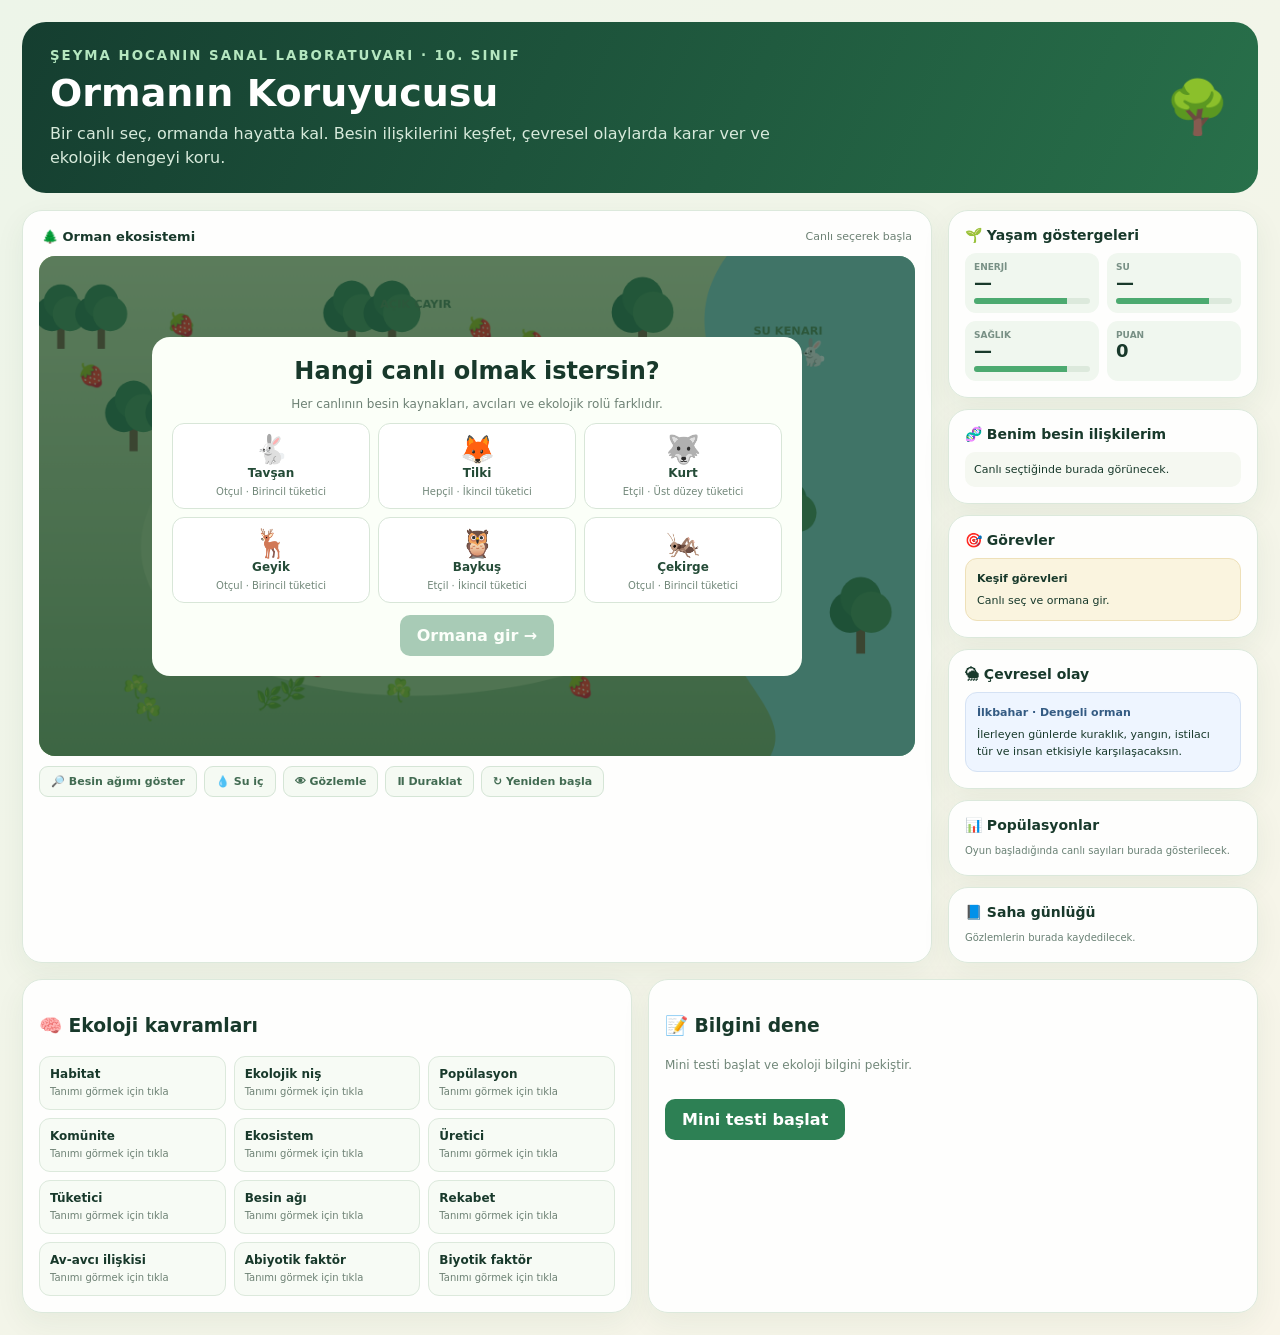
==== commit 7247ba6a: "Update ekoloji.html" ====
--- a/ekoloji.html
+++ b/ekoloji.html
@@ -1,7 +1,7 @@
 <!doctype html>
 <html lang="tr"><head><meta charset="utf-8"><meta name="viewport" content="width=device-width,initial-scale=1"><title>Ormanın Koruyucusu | Şeyma Hocanın Sanal Laboratuvarı</title>
 <style>
-:root{--green:#1e5a3d;--green2:#2d8054;--ink:#18392b;--muted:#6d8174;--line:#dce9dc;--cream:#f5f8ef}*{box-sizing:border-box}body{margin:0;background:linear-gradient(140deg,#edf5e9,#f8f5e9);font-family:Inter,system-ui,Arial;color:var(--ink)}button{font:inherit;cursor:pointer}.wrap{max-width:1400px;margin:auto;padding:22px}.hero{background:linear-gradient(115deg,#153e30,#28704a);color:white;border-radius:24px;padding:23px 28px;display:flex;justify-content:space-between;align-items:center}.hero small{color:#b5e7c0;font-weight:900;letter-spacing:2px}.hero h1{margin:7px 0;font-size:clamp(25px,4vw,38px)}.hero p{margin:0;color:#d7eadb;max-width:780px;line-height:1.5}.hero span{font-size:52px}.layout{display:grid;grid-template-columns:minmax(0,1fr) 310px;gap:16px;margin-top:17px}.card{background:#ffffffed;border:1px solid var(--line);border-radius:20px;padding:16px;box-shadow:0 10px 30px #234b3010}.head{display:flex;justify-content:space-between;align-items:center;font-size:13px;padding:2px 3px 12px}.head span{color:var(--muted);font-size:11px}.stage{position:relative;overflow:hidden;border-radius:16px;background:#9fc887}.stage canvas{display:block;width:100%;height:500px;touch-action:none}.hud{position:absolute;left:10px;right:10px;top:10px;display:flex;justify-content:space-between;pointer-events:none}.hud span,.hint{background:#143e2ddd;color:white;padding:7px 10px;border-radius:9px;font-size:11px;font-weight:850}.hint{position:absolute;left:10px;bottom:10px}.pad{position:absolute;right:10px;bottom:10px;display:grid;justify-items:center;gap:4px}.pad div{display:flex;gap:4px}.pad button{width:42px;height:38px;border:1px solid #ffffff88;border-radius:9px;background:#173e30e8;color:white;font-weight:900;touch-action:none}.overlay{position:absolute;inset:0;background:#173c2c99;display:grid;place-items:center;padding:14px}.chooser,.modalbox{background:#fbfff8;border-radius:18px;padding:20px;max-width:650px;width:100%;text-align:center;max-height:90%;overflow:auto}.chooser h2{margin:0 0 5px}.chooser p{font-size:12px;color:var(--muted)}.animals{display:grid;grid-template-columns:repeat(3,1fr);gap:8px}.animal{border:1px solid #d8e6d8;background:white;border-radius:12px;padding:9px;color:#244b37}.animal.sel{border:2px solid #39935c;background:#eaf7ec}.animal i{font-style:normal;font-size:28px;display:block}.animal b{display:block;font-size:12px}.animal small{font-size:10px;color:#718779}.primary{border:0;border-radius:10px;background:var(--green2);color:white;font-weight:900;padding:11px 17px;margin-top:12px}.primary:disabled{opacity:.4}.hidden{display:none!important}.actions{display:flex;gap:7px;flex-wrap:wrap;margin-top:10px}.soft{border:1px solid #d5e5d6;background:#f5faf3;color:#426b52;border-radius:9px;padding:8px 11px;font-size:11px;font-weight:850}.side{display:grid;gap:11px;align-content:start}.side h3{font-size:14px;margin:0 0 10px}.stats{display:grid;grid-template-columns:1fr 1fr;gap:8px}.stat{background:#f0f7ef;border-radius:11px;padding:9px}.stat small{display:block;color:#789085;font-size:9px;font-weight:900}.stat b{font-size:18px}.bar{height:6px;background:#dce9dc;border-radius:8px;margin-top:5px;overflow:hidden}.bar i{display:block;height:100%;background:#4caa70;width:80%}.mission,.event{border-radius:12px;padding:11px;font-size:11px;line-height:1.55}.mission{background:#faf4df;border:1px solid #eee0b8}.event{background:#eef5ff;border:1px solid #d5e2f4}.event b,.mission b{display:block;margin-bottom:5px}.event b{color:#345b83}.event-actions{display:flex;gap:6px;flex-wrap:wrap;margin-top:8px}.event-actions button,.answers button{border:1px solid #c8d9eb;background:white;border-radius:8px;padding:7px 9px;font-size:10px;font-weight:800;color:#345b83}.rel{background:#f5f8f1;border-radius:10px;padding:9px;font-size:11px;line-height:1.55}.log{max-height:125px;overflow:auto;color:#698074;font-size:10px;line-height:1.6}.bottom{display:grid;grid-template-columns:1fr 1fr;gap:16px;margin-top:16px}.bottom p{font-size:12px;color:#718779;line-height:1.6}.terms{display:grid;grid-template-columns:repeat(3,1fr);gap:8px}.term{border:1px solid var(--line);background:#f7fbf5;border-radius:11px;padding:10px;text-align:left;color:var(--ink)}.term b{display:block;font-size:12px}.term span{display:block;font-size:10px;color:var(--muted);margin-top:4px;line-height:1.4}.toast{position:absolute;top:50%;left:50%;transform:translate(-50%,-50%);background:#153d2c;color:white;padding:12px 16px;border-radius:11px;font-size:12px;font-weight:850;opacity:0;pointer-events:none;transition:.2s}.toast.show{opacity:1}.modal{position:fixed;inset:0;background:#102d24c9;z-index:30;display:grid;place-items:center;padding:16px}.modalbox{text-align:left;max-width:800px}.modalbox h2{margin:0 0 7px}.webgrid{display:grid;grid-template-columns:repeat(4,1fr);gap:8px;margin:12px 0}.webnode{background:#eff7ed;border:1px solid var(--line);border-radius:10px;padding:10px;text-align:center;font-size:11px}.webnode em{display:block;font-style:normal;font-size:24px}.webnode.sel{outline:3px solid #e6b83e}.chain{background:#f5f8f1;padding:12px;border-radius:12px;font-size:12px;line-height:1.8}.answers{display:flex;gap:7px;flex-wrap:wrap}.feedback{font-size:12px;font-weight:800;margin-top:9px;line-height:1.5}@media(max-width:900px){.layout{grid-template-columns:1fr}.side{grid-template-columns:repeat(2,1fr)}}@media(max-width:600px){.wrap{padding:11px}.hero{padding:17px}.hero span{display:none}.stage canvas{height:390px}.animals{grid-template-columns:repeat(2,1fr)}.side,.bottom{grid-template-columns:1fr}.terms{grid-template-columns:repeat(2,1fr)}.webgrid{grid-template-columns:repeat(2,1fr)}}
+:root{--green:#1e5a3d;--green2:#2d8054;--ink:#18392b;--muted:#6d8174;--line:#dce9dc;--cream:#f5f8ef}*{box-sizing:border-box}body{margin:0;background:linear-gradient(140deg,#edf5e9,#f8f5e9);font-family:Inter,system-ui,Arial;color:var(--ink)}button{font:inherit;cursor:pointer}.wrap{max-width:1400px;margin:auto;padding:22px}.hero{background:linear-gradient(115deg,#153e30,#28704a);color:white;border-radius:24px;padding:23px 28px;display:flex;justify-content:space-between;align-items:center}.hero small{color:#b5e7c0;font-weight:900;letter-spacing:2px}.hero h1{margin:7px 0;font-size:clamp(25px,4vw,38px)}.hero p{margin:0;color:#d7eadb;max-width:780px;line-height:1.5}.hero span{font-size:52px}.layout{display:grid;grid-template-columns:minmax(0,1fr) 310px;gap:16px;margin-top:17px}.card{background:#ffffffed;border:1px solid var(--line);border-radius:20px;padding:16px;box-shadow:0 10px 30px #234b3010}.head{display:flex;justify-content:space-between;align-items:center;font-size:13px;padding:2px 3px 12px}.head span{color:var(--muted);font-size:11px}.stage{position:relative;overflow:hidden;border-radius:16px;background:#9fc887}.stage canvas{display:block;width:100%;height:500px;touch-action:none}.hud{position:absolute;left:10px;right:10px;top:10px;display:flex;justify-content:space-between;pointer-events:none}.hud span,.hint{background:#143e2ddd;color:white;padding:7px 10px;border-radius:9px;font-size:11px;font-weight:850}.hint{position:absolute;left:10px;bottom:10px}.pad{position:absolute;right:10px;bottom:10px;display:grid;justify-items:center;gap:4px}.pad div{display:flex;gap:4px}.pad button{width:42px;height:38px;border:1px solid #ffffff88;border-radius:9px;background:#173e30e8;color:white;font-weight:900;touch-action:none}.overlay{position:absolute;inset:0;background:#173c2c99;display:grid;place-items:center;padding:14px}.chooser,.modalbox{background:#fbfff8;border-radius:18px;padding:20px;max-width:650px;width:100%;text-align:center;max-height:90%;overflow:auto}.chooser h2{margin:0 0 5px}.chooser p{font-size:12px;color:var(--muted)}.animals{display:grid;grid-template-columns:repeat(3,1fr);gap:8px}.animal{border:1px solid #d8e6d8;background:white;border-radius:12px;padding:9px;color:#244b37}.animal.sel{border:2px solid #39935c;background:#eaf7ec}.animal i{font-style:normal;font-size:28px;display:block}.animal b{display:block;font-size:12px}.animal small{font-size:10px;color:#718779}.primary{border:0;border-radius:10px;background:var(--green2);color:white;font-weight:900;padding:11px 17px;margin-top:12px}.primary:disabled{opacity:.4}.hidden{display:none!important}.actions{display:flex;gap:7px;flex-wrap:wrap;margin-top:10px}.soft{border:1px solid #d5e5d6;background:#f5faf3;color:#426b52;border-radius:9px;padding:8px 11px;font-size:11px;font-weight:850}.side{display:grid;gap:11px;align-content:start}.side h3{font-size:14px;margin:0 0 10px}.stats{display:grid;grid-template-columns:1fr 1fr;gap:8px}.stat{background:#f0f7ef;border-radius:11px;padding:9px}.stat small{display:block;color:#789085;font-size:9px;font-weight:900}.stat b{font-size:18px}.bar{height:6px;background:#dce9dc;border-radius:8px;margin-top:5px;overflow:hidden}.bar i{display:block;height:100%;background:#4caa70;width:80%}.mission,.event{border-radius:12px;padding:11px;font-size:11px;line-height:1.55}.mission{background:#faf4df;border:1px solid #eee0b8}.event{background:#eef5ff;border:1px solid #d5e2f4}.event b,.mission b{display:block;margin-bottom:5px}.event b{color:#345b83}.event-actions{display:flex;gap:6px;flex-wrap:wrap;margin-top:8px}.event-actions button,.answers button{border:1px solid #c8d9eb;background:white;border-radius:8px;padding:7px 9px;font-size:10px;font-weight:800;color:#345b83}.rel{background:#f5f8f1;border-radius:10px;padding:9px;font-size:11px;line-height:1.55}.log{max-height:125px;overflow:auto;color:#698074;font-size:10px;line-height:1.6}.bottom{display:grid;grid-template-columns:1fr 1fr;gap:16px;margin-top:16px}.bottom p{font-size:12px;color:#718779;line-height:1.6}.terms{display:grid;grid-template-columns:repeat(3,1fr);gap:8px}.term{border:1px solid var(--line);background:#f7fbf5;border-radius:11px;padding:10px;text-align:left;color:var(--ink)}.term b{display:block;font-size:12px}.term span{display:block;font-size:10px;color:var(--muted);margin-top:4px;line-height:1.4}.toast{position:absolute;top:50%;left:50%;transform:translate(-50%,-50%);background:#153d2c;color:white;padding:12px 16px;border-radius:11px;font-size:12px;font-weight:850;opacity:0;pointer-events:none;transition:.2s}.toast.show{opacity:1}.modal{position:fixed;inset:0;background:#102d24c9;z-index:30;display:grid;place-items:center;padding:16px}.modalbox{text-align:left;max-width:800px}.modalbox h2{margin:0 0 7px}.webgrid{display:grid;grid-template-columns:repeat(4,1fr);gap:8px;margin:12px 0}.webnode{background:#eff7ed;border:1px solid var(--line);border-radius:10px;padding:10px;text-align:center;font-size:11px}.webnode em{display:block;font-style:normal;font-size:24px}.webnode.sel{outline:3px solid #e6b83e}.chain{background:#f5f8f1;padding:12px;border-radius:12px;font-size:12px;line-height:1.8}.answers{display:flex;gap:7px;flex-wrap:wrap}.feedback{font-size:12px;font-weight:800;margin-top:9px;line-height:1.5}.report-grid{display:grid;grid-template-columns:repeat(2,minmax(0,1fr));gap:9px;margin:12px 0}.report-tile{background:#f1f7ef;border:1px solid #dce9dc;border-radius:11px;padding:11px}.report-tile small{display:block;color:#718779;font-size:10px;font-weight:800}.report-tile b{font-size:19px}.report-table{width:100%;border-collapse:collapse;font-size:12px;margin:12px 0}.report-table th,.report-table td{border-bottom:1px solid #e2ebe0;padding:9px;text-align:left;vertical-align:top}.report-table th{background:#f1f7ef}.report-actions{display:flex;gap:8px;flex-wrap:wrap;margin-top:12px}@media(max-width:900px){.layout{grid-template-columns:1fr}.side{grid-template-columns:repeat(2,1fr)}}@media(max-width:600px){.wrap{padding:11px}.hero{padding:17px}.hero span{display:none}.stage canvas{height:390px}.animals{grid-template-columns:repeat(2,1fr)}.side,.bottom{grid-template-columns:1fr}.terms{grid-template-columns:repeat(2,1fr)}.webgrid{grid-template-columns:repeat(2,1fr)}}
 </style></head><body><div class="wrap">
 <section class="hero"><div><small>ŞEYMA HOCANIN SANAL LABORATUVARI · 10. SINIF</small><h1>Ormanın Koruyucusu</h1><p>Bir canlı seç, ormanda hayatta kal. Besin ilişkilerini keşfet, çevresel olaylarda karar ver ve ekolojik dengeyi koru.</p></div><span>🌳</span></section>
 <div class="layout"><main class="card"><div class="head"><b>🌲 Orman ekosistemi</b><span id="status">Canlı seçerek başla</span></div><div class="stage"><canvas id="world" width="1000" height="560"></canvas><div class="hud hidden" id="hud"><span id="who">🐇 Tavşan</span><span id="day">1. GÜN</span><span id="xp">0 XP</span></div><div class="hint hidden" id="hint">WASD / oklar · E beslen · Q su iç · O gözlemle · Tıkla hedef belirle</div><div class="pad hidden" id="pad"><button data-dir="up">▲</button><div><button data-dir="left">◀</button><button data-dir="down">▼</button><button data-dir="right">▶</button></div></div><div class="overlay" id="chooser"><div class="chooser"><h2>Hangi canlı olmak istersin?</h2><p>Her canlının besin kaynakları, avcıları ve ekolojik rolü farklıdır.</p><div class="animals" id="animals"></div><button class="primary" id="start" disabled>Ormana gir →</button></div></div><div class="toast" id="toast"></div></div><div class="actions"><button class="soft" id="food">🔎 Besin ağımı göster</button><button class="soft" id="drink">💧 Su iç</button><button class="soft" id="observe">👁 Gözlemle</button><button class="soft" id="pause">Ⅱ Duraklat</button><button class="soft" id="restart">↻ Yeniden başla</button></div></main>
@@ -50,7 +50,22 @@
 // Oyun içi günler yaklaşık 35 saniye sürer.
 dayTime+=dt;if(dayTime>=35){dayTime=0;day++;if(day===6){finish();return}eventForDay();if(day%2===0&&plants.length>10){let herb=SPECIES.filter(s=>s.diet==='Otçul');let s=herb[Math.floor(Math.random()*herb.length)];animals.push({s,x:rand(80,700),y:rand(90,500),vx:rand(-1,1),vy:rand(-1,1),turn:2});log('Bitkisel kaynaklar yeterli olduğunda otçul popülasyonunda artış gözlendi (basitleştirilmiş model).')}}if(player.health<=0){finish(true);return}update()}
 function finish(failed=false){running=false;paused=true;let qset=[...QUESTIONS].sort(()=>Math.random()-.5).slice(0,5);quizSet=qset;quizIndex=0;quizScore=0;$('finalTitle').textContent=failed?'Yaşam döngüsü sona erdi':'🏆 Beş günlük görev tamamlandı';$('finalIntro').textContent=failed?'Bu denemede hayatta kalamadın. Öğrendiklerini yine de sınayabilirsin.':'Beş oyun gününü tamamladın. Şimdi ekoloji bilgini ölçme zamanı.';$('finalBody').innerHTML=`<div class="mission"><b>Oyun raporu</b>Beslenme: ${player.feeds} · Su içme: ${player.drinks} · Gözlem: ${observed.length} tür · Çevresel karar: ${eventCount} · Puan: ${score} XP</div><div id="finalQuestion"></div>`;showFinalQ();$('finalModal').classList.remove('hidden');$('status').textContent='Oyun tamamlandı'}
-function showFinalQ(){let q=quizSet[quizIndex];$('finalQuestion').innerHTML=`<div class="quiz"><small>SORU ${quizIndex+1}/5 · DOĞRU ${quizScore}</small><h3>${q.q}</h3><div class="answers">${q.a.map((a,i)=>`<button data-i="${i}">${a}</button>`).join('')}</div><div class="feedback" id="ff"></div></div>`;$('finalQuestion').querySelectorAll('button').forEach(b=>b.onclick=()=>{let ok=+b.dataset.i===q.c;if(ok)quizScore++;$('finalQuestion').querySelectorAll('button').forEach(x=>x.disabled=true);$('ff').textContent=(ok?'✓ Doğru. ':'✗ Doğru cevap: '+q.a[q.c]+'. ')+q.e;let next=document.createElement('button');next.className='primary';next.textContent=quizIndex===4?'Sonucu gör':'Sonraki soru →';next.onclick=()=>{quizIndex++;if(quizIndex<5)showFinalQ();else{$('finalQuestion').innerHTML=`<div class="mission"><b>${quizScore>=4?'🌟 Ekolojik Kahraman!':'🌿 Orman Kaşifi'}</b>Final sınavı: ${quizScore}/5 doğru.<br>${quizScore>=4?'Ekoloji kavramlarını başarıyla kullandın.':'Kavram kartlarını inceleyip yeniden deneyebilirsin.'}</div><button class="primary" id="again">Yeni oyun başlat</button>`;$('again').onclick=()=>{$('finalModal').classList.add('hidden');reset()}}};$('finalQuestion').appendChild(next)})}
+function showFinalQ(){let q=quizSet[quizIndex];$('finalQuestion').innerHTML=`<div class="quiz"><small>SORU ${quizIndex+1}/5 · DOĞRU ${quizScore}</small><h3>${q.q}</h3><div class="answers">${q.a.map((a,i)=>`<button data-i="${i}">${a}</button>`).join('')}</div><div class="feedback" id="ff"></div></div>`;$('finalQuestion').querySelectorAll('button').forEach(b=>b.onclick=()=>{let ok=+b.dataset.i===q.c;if(ok)quizScore++;$('finalQuestion').querySelectorAll('button').forEach(x=>x.disabled=true);$('ff').textContent=(ok?'✓ Doğru. ':'✗ Doğru cevap: '+q.a[q.c]+'. ')+q.e;let next=document.createElement('button');next.className='primary';next.textContent=quizIndex===4?'Sonucu gör':'Sonraki soru →';next.onclick=()=>{quizIndex++;if(quizIndex<5)showFinalQ();else{$('finalQuestion').innerHTML=`<div class="mission"><b>${quizScore>=4?'🌟 Ekolojik Kahraman!':'🌿 Orman Kaşifi'}</b>Final sınavı: ${quizScore}/5 doğru.<br>${quizScore>=4?'Ekoloji kavramlarını başarıyla kullandın.':'Kavram kartlarını inceleyip yeniden deneyebilirsin.'}</div><div class="report-actions"><button class="primary" id="teacherReport">📊 Öğretmen değerlendirme raporu</button><button class="soft" id="again">↻ Yeni oyun başlat</button></div><div id="teacherReportArea"></div>`;$('teacherReport').onclick=renderTeacherReport;$('again').onclick=()=>{$('finalModal').classList.add('hidden');reset()}}};$('finalQuestion').appendChild(next)})}
+function renderTeacherReport(){
+ const areas=[
+  {name:'Besin ilişkileri ve enerji akışı',evidence:`Beslenme eylemi: ${player.feeds}; seçilen canlı: ${player.s.name}`,level:player.feeds>0?'Uygulama kanıtı var':'Pekiştirilmeli',ok:player.feeds>0},
+  {name:'Su ve abiyotik faktörler',evidence:`Dere kenarında su içme: ${player.drinks}`,level:player.drinks>0?'Uygulama kanıtı var':'Pekiştirilmeli',ok:player.drinks>0},
+  {name:'Biyolojik çeşitlilik ve komünite',evidence:`Gözlemlenen farklı tür: ${observed.length}`,level:observed.length>=2?'Hedef karşılandı':'Pekiştirilmeli',ok:observed.length>=2},
+  {name:'Çevresel değişim ve insan etkisi',evidence:`Verilen çevresel karar: ${eventCount}`,level:eventCount>0?'Karar verme kanıtı var':'Pekiştirilmeli',ok:eventCount>0},
+  {name:'Ekoloji kavramlarını açıklama',evidence:`Final sınavı: ${quizScore}/5 doğru`,level:quizScore>=4?'Güçlü':'Tekrar önerilir',ok:quizScore>=4}
+ ];
+ const achieved=areas.filter(a=>a.ok).length;
+ const rows=areas.map(a=>`<tr><td><b>${a.name}</b></td><td>${a.evidence}</td><td style="color:${a.ok?'#28784a':'#a66a18'};font-weight:800">${a.level}</td></tr>`).join('');
+ const reportText=[['Öğrenci/oyun','Ormanın Koruyucusu'],['Seçilen canlı',player.s.name],['Tamamlanan oyun günü',day],['Toplam puan',score+' XP'],['Beslenme',player.feeds],['Su içme',player.drinks],['Gözlemlenen tür',observed.length],['Çevresel karar',eventCount],['Final sınavı',quizScore+'/5'],['Gözlenen öğrenme alanı',achieved+'/5']].map(r=>r.join(';')).join('\n')+'\n\nÖğrenme alanı;Kanıt;Değerlendirme\n'+areas.map(a=>[a.name,a.evidence,a.level].join(';')).join('\n');
+ $('teacherReportArea').innerHTML=`<h3>📊 Öğretmen değerlendirme raporu</h3><p style="font-size:12px;color:#6d8174">Oyun içindeki gözlenebilir eylemler ve final sorularına göre otomatik oluşturulmuştur. Bu rapor tek başına resmî not veya kapsamlı ölçme aracı değildir.</p><div class="report-grid"><div class="report-tile"><small>ÖĞRENME ALANLARI</small><b>${achieved}/5</b></div><div class="report-tile"><small>FİNAL SINAVI</small><b>${quizScore}/5</b></div><div class="report-tile"><small>OYUN PUANI</small><b>${score} XP</b></div><div class="report-tile"><small>GÖZLEMLENEN TÜR</small><b>${observed.length}</b></div></div><table class="report-table"><thead><tr><th>Öğrenme alanı</th><th>Oyun kanıtı</th><th>Değerlendirme</th></tr></thead><tbody>${rows}</tbody></table><div class="mission"><b>Öğretmen için öneri</b>${areas.filter(a=>!a.ok).length?`Pekiştirme için önerilen alanlar: ${areas.filter(a=>!a.ok).map(a=>a.name).join(', ')}.`:'Öğrenci oyundaki tüm gözlenebilir hedefleri tamamladı. Kavramları farklı örneklerle transfer etmesini sağlayan bir sınıf tartışması yapılabilir.'}</div><div class="report-actions"><button class="primary" id="downloadReport">⬇ Raporu CSV indir</button><button class="soft" id="printReport">🖨 Yazdır</button></div>`;
+ $('downloadReport').onclick=()=>{let blob=new Blob(['\\ufeff'+reportText],{type:'text/csv;charset=utf-8'});let url=URL.createObjectURL(blob);let a=document.createElement('a');a.href=url;a.download='ekoloji_ogretmen_degerlendirme.csv';a.click();URL.revokeObjectURL(url)};
+ $('printReport').onclick=()=>window.print();
+}
 function reset(){running=false;paused=false;player=null;selected=null;target=null;keys={};$('chooser').classList.remove('hidden');$('hud').classList.add('hidden');$('hint').classList.add('hidden');$('pad').classList.add('hidden');$('start').disabled=true;$('animals').querySelectorAll('button').forEach(b=>b.classList.remove('sel'));$('status').textContent='Canlı seçerek başla';$('event').innerHTML='<b>İlkbahar · Dengeli orman</b>İlerleyen günlerde çevresel olaylarla karşılaşacaksın.';$('relations').textContent='Canlı seçtiğinde burada görünecek.';$('mission').innerHTML='<b>Keşif görevleri</b>Canlı seç ve ormana gir.';$('populations').textContent='Oyun başladığında canlı sayıları burada gösterilecek.';$('log').textContent='';seed();draw()}
 function showWeb(){if(!player){say('Önce ormana gir.');return}let links={rabbit:['☀️ Güneş → 🌿 Ot / yaprak → 🐇 Tavşan','🐇 Tavşan → 🦊 Tilki','🐇 Tavşan → 🐺 Kurt'],fox:['☀️ Güneş → 🌿 Meyve → 🦊 Tilki','🌿 Bitki → 🦗 Çekirge → 🦊 Tilki','🌿 Bitki → 🐇 Tavşan → 🦊 Tilki'],wolf:['☀️ Güneş → 🌿 Ot → 🦌 Geyik → 🐺 Kurt','☀️ Güneş → 🌿 Ot → 🐇 Tavşan → 🐺 Kurt'],deer:['☀️ Güneş → 🌿 Ot / yaprak → 🦌 Geyik','🦌 Geyik → 🐺 Kurt'],owl:['☀️ Güneş → 🌿 Yaprak → 🦗 Çekirge → 🦉 Baykuş','🌿 Bitki → 🐭 Küçük kemirgen → 🦉 Baykuş'],grass:['☀️ Güneş → 🌿 Ot / yaprak → 🦗 Çekirge','🦗 Çekirge → 🦉 Baykuş','🦗 Çekirge → 🦊 Tilki']};$('foodIntro').textContent=player.s.name+' için besin ilişkileri. Oklar besinden tüketiciye doğru enerji aktarımını gösterir.';$('webgrid').innerHTML=SPECIES.map(s=>`<div class="webnode ${s.id===player.s.id?'sel':''}"><em>${s.emoji}</em><b>${s.name}</b><small>${s.role}</small></div>`).join('');$('webchains').innerHTML='<b>Besin zinciri örnekleri</b><br>'+(links[player.s.id]||[]).join('<br>')+'<br><br><b>Beslenme tipi:</b> '+player.s.diet+' · <b>Besinleri:</b> '+player.s.foodText;$('foodModal').classList.remove('hidden');log(player.s.name+' için besin ağı incelendi.')}
 function quizStart(){let q=QUESTIONS[Math.floor(Math.random()*QUESTIONS.length)];$('quizArea').innerHTML=`<div class="quiz"><h4>${q.q}</h4><div class="answers">${q.a.map((a,i)=>`<button data-i="${i}">${a}</button>`).join('')}</div><div class="feedback" id="qfeed">Cevabını seç.</div></div>`;$('quizArea').querySelectorAll('button').forEach(b=>b.onclick=()=>{let ok=+b.dataset.i===q.c;$('quizArea').querySelectorAll('button').forEach(x=>x.disabled=true);$('qfeed').textContent=(ok?'✓ Doğru! ':'✗ Doğru cevap: '+q.a[q.c]+'. ')+q.e;if(ok){score+=10;update()}})}
